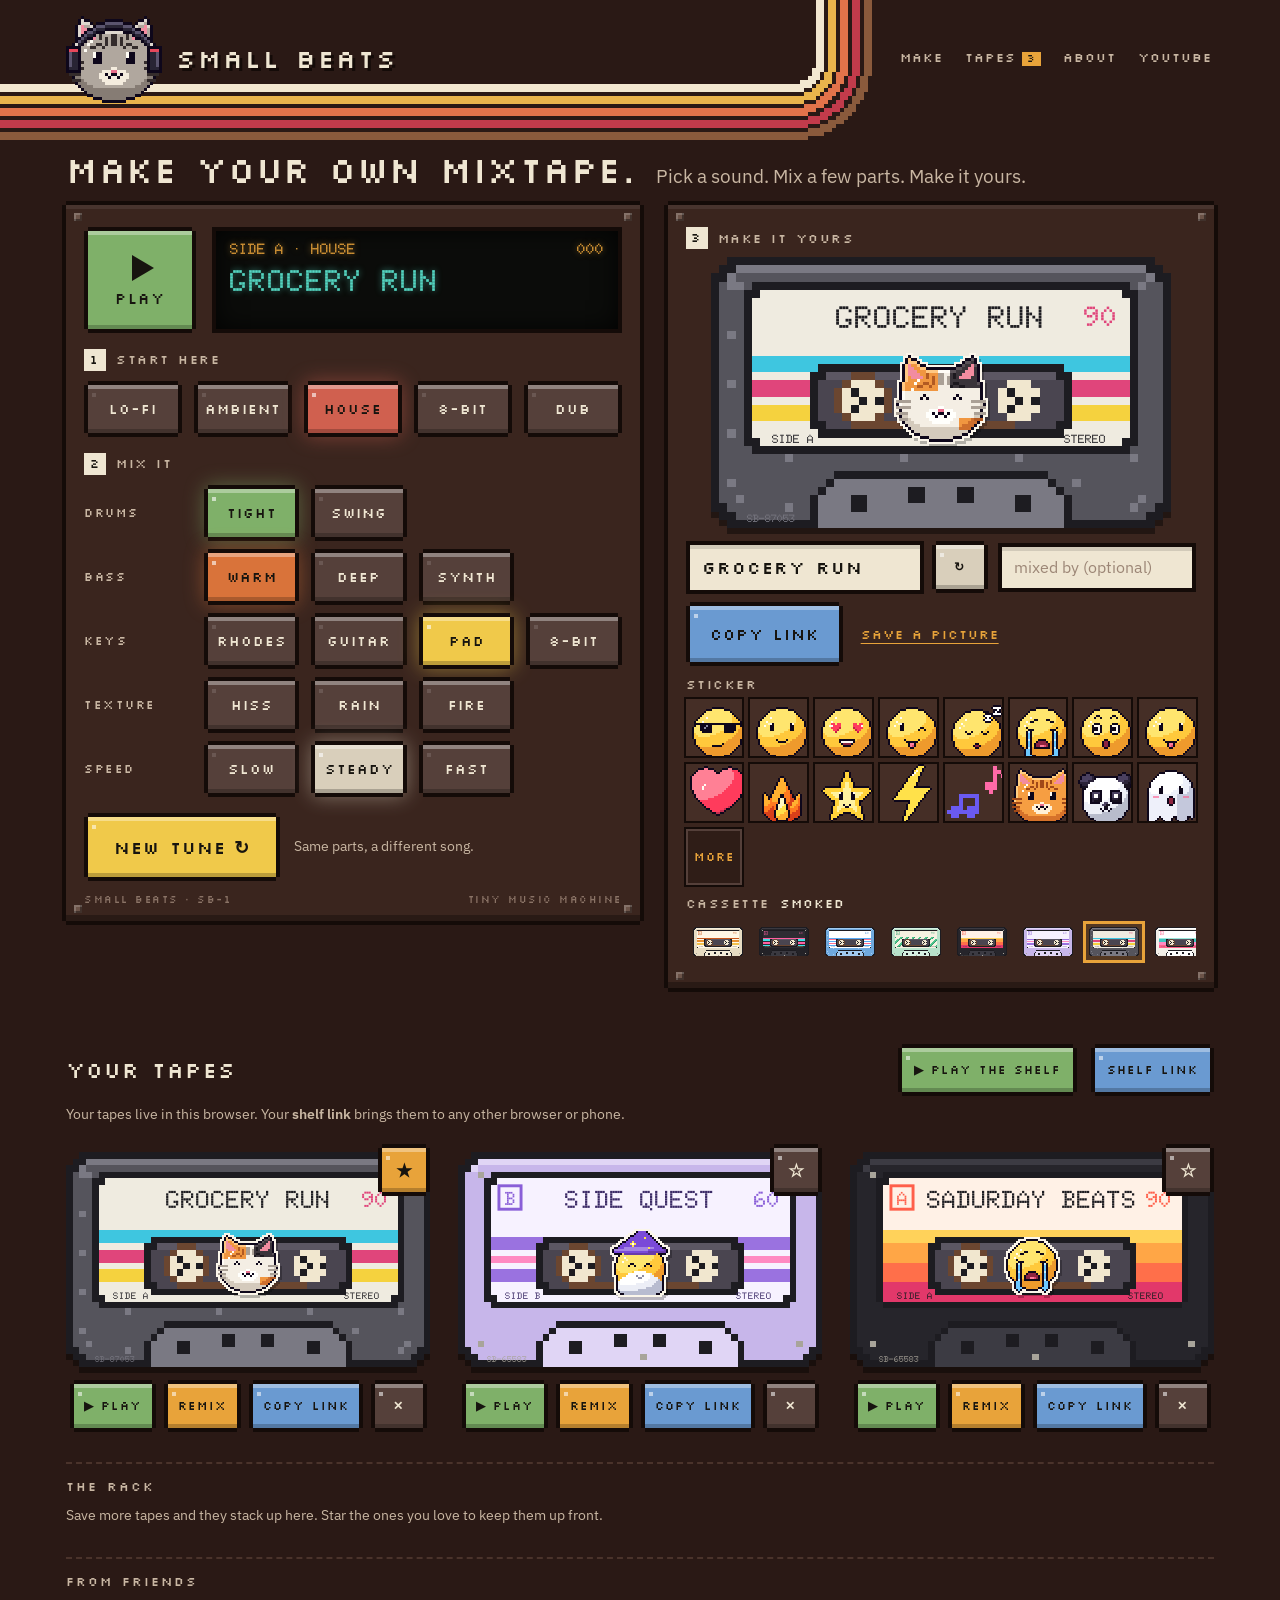
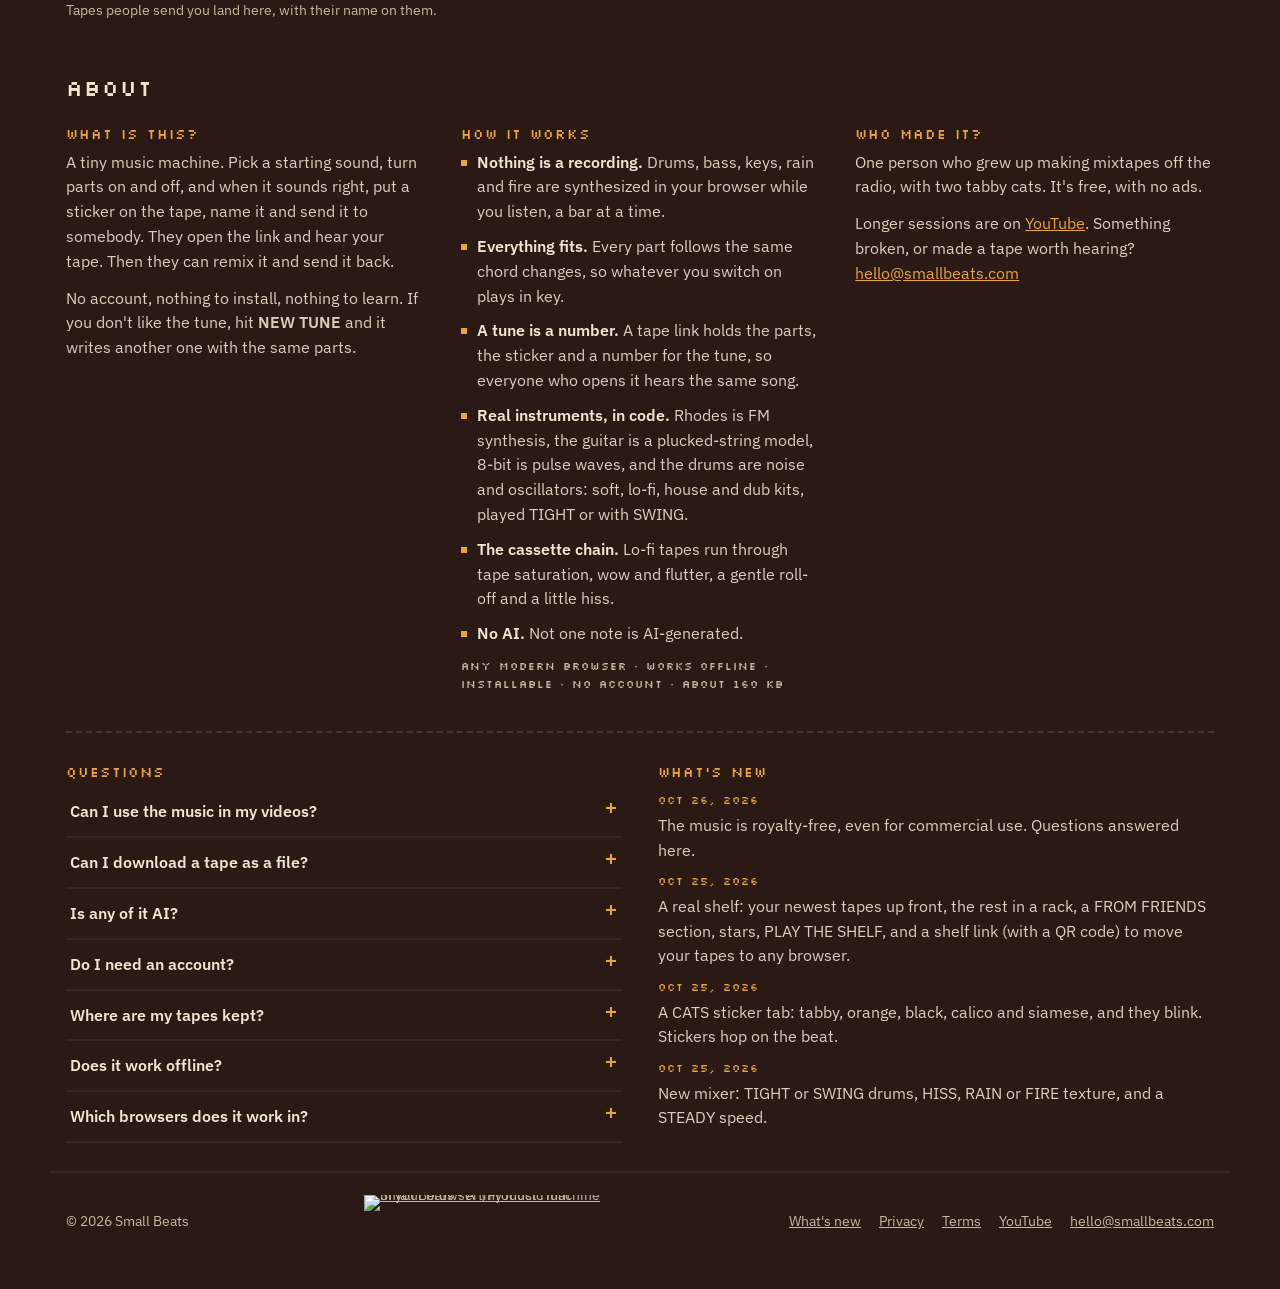
==== index.html @ bc42e919 "faq" ====
<!doctype html>
<html lang="en">
<head>
<meta charset="utf-8">
<meta name="viewport" content="width=device-width,initial-scale=1,viewport-fit=cover">
<title>Small Beats · Make your own mixtape</title>
<meta name="description" content="A tiny music machine in your browser. Pick a sound, mix a few parts, put a sticker on it and send the tape to somebody.">
<link rel="canonical" href="https://smallbeats.com/">
<meta name="theme-color" content="#2a1915">
<meta property="og:type" content="website">
<meta property="og:site_name" content="Small Beats">
<meta property="og:url" content="https://smallbeats.com/">
<meta property="og:title" content="Small Beats · Make your own mixtape">
<meta property="og:description" content="Pick a sound. Mix a few parts. Put a sticker on it. Send it to somebody.">
<meta property="og:image" content="https://smallbeats.com/og.png?v=11">
<meta property="og:image:width" content="1200"><meta property="og:image:height" content="630">
<meta property="og:image:alt" content="A smoked pixel cassette with cyan, pink and yellow stripes, labelled SMALL BEATS with a wizard sticker, in front of two more tapes, next to the words Make your own mixtape.">
<meta name="twitter:card" content="summary_large_image">
<meta name="twitter:title" content="Small Beats · Make your own mixtape">
<meta name="twitter:description" content="Pick a sound. Mix a few parts. Put a sticker on it. Send it to somebody.">
<meta name="twitter:image" content="https://smallbeats.com/og.png?v=11">
<link rel="icon" href="favicon.ico" sizes="any">
<link rel="icon" href="icons/favicon-32.png" sizes="32x32" type="image/png">
<link rel="apple-touch-icon" href="icons/apple-touch-icon.png">
<link rel="manifest" href="manifest.webmanifest">
<link rel="preload" href="fonts/silkscreen-400.woff2" as="font" type="font/woff2" crossorigin>
<link rel="preload" href="stickers.png?v=6" as="image">
<link rel="stylesheet" href="app.css">
<script type="application/ld+json">{"@context":"https://schema.org","@type":"WebApplication","name":"Small Beats","url":"https://smallbeats.com/","applicationCategory":"MusicApplication","operatingSystem":"Any (web browser)","offers":{"@type":"Offer","price":"0","priceCurrency":"USD"},"description":"A tiny music machine for making mixtapes in your browser.","sameAs":["https://www.youtube.com/@smallbeatsfm"]}</script>
<script type="application/ld+json">{"@context": "https://schema.org", "@type": "FAQPage", "mainEntity": [{"@type": "Question", "name": "Can I use the music in my videos?", "acceptedAnswer": {"@type": "Answer", "text": "Yes. The music is royalty-free: use it in videos, streams, podcasts, games or anything else, even commercially, with no fee and no need to ask. Credit is appreciated, not required. Because anyone can make the same tape, please don't register it with Content ID or resell it as a sample library. The details are in the terms."}}, {"@type": "Question", "name": "Can I download a tape as a file?", "acceptedAnswer": {"@type": "Answer", "text": "Not as a file. The music is made live, so to keep it, record it: your phone or computer's screen recorder works, and so does OBS for longer recordings."}}, {"@type": "Question", "name": "Is any of it AI?", "acceptedAnswer": {"@type": "Answer", "text": "No. Not one note is AI-generated. Everything is synthesized by code in your browser, from the tape's settings and a number for the tune."}}, {"@type": "Question", "name": "Do I need an account?", "acceptedAnswer": {"@type": "Answer", "text": "No. There's nothing to sign up for and nothing to install. It's free, with no ads."}}, {"@type": "Question", "name": "Where are my tapes kept?", "acceptedAnswer": {"@type": "Answer", "text": "In this browser, on this device. Your shelf link (under YOUR TAPES) holds every tape in one link: open it in any other browser or phone to bring them along. Private browsing windows forget everything when they close."}}, {"@type": "Question", "name": "Does it work offline?", "acceptedAnswer": {"@type": "Answer", "text": "Yes, once the page has loaded. Add it to your home screen and it opens like an app. On iPhone it plays even with the ring switch on silent."}}, {"@type": "Question", "name": "Which browsers does it work in?", "acceptedAnswer": {"@type": "Answer", "text": "Current Chrome, Edge, Safari and Firefox, on computers, phones and tablets."}}]}</script>
</head>
<body class="striped">
<div class="stripe-wrap" aria-hidden="true"><canvas class="stripe" id="stripe"></canvas></div>
<a class="skip" href="#make">Skip to the machine</a>

<header class="top">
  <a class="brand" href="/" aria-label="Small Beats home"><picture><source media="(max-width:620px)" srcset="icons/mark-2.png 1x, icons/mark-4.png 2x"><img class="brand-logo" src="icons/mark-3.png" srcset="icons/mark-3.png 1x, icons/mark-6.png 2x" alt="" width="96" height="96"></picture><span class="brand-word">SMALL BEATS</span></a>
  <nav class="nav" aria-label="Main"><a href="#make">MAKE</a><a href="#tapes" id="navTapes" hidden>TAPES<b class="nav-n" id="navCount"></b></a><a href="#about">ABOUT</a><a href="https://www.youtube.com/@smallbeatsfm" target="_blank" rel="noopener">YOUTUBE</a></nav>
</header>

<main>
  <!-- a tape somebody sent you (shown when the address has ?tape=) -->
  <section class="shared-tape" id="shared" hidden aria-label="A tape somebody sent you">
    <p class="kick" id="sharedKick">A TAPE FOR YOU</p>
    <div class="shared-cass" id="sharedWrap"></div>
    <p class="shared-by" id="sharedBy"></p>
    <div class="row-btns">
      <button class="pb pb-big" type="button" id="sharedPlay" style="--c:var(--green)">▶ PLAY</button>
      <button class="pb pb-big" type="button" id="sharedRemix" style="--c:var(--amber)">REMIX THIS TAPE</button>
    </div>
    <button class="linkish" type="button" id="sharedKeep">Keep it on my shelf</button>
  </section>

  <!-- a whole shelf, from a shelf link (?shelf=) -->
  <section class="shared-tape shelf-in" id="shelfIn" hidden aria-label="A shelf of tapes">
    <p class="kick" id="shelfInKick">A SHELF OF TAPES</p>
    <div class="rack shelf-in-rack" id="shelfInRack"></div>
    <p class="shared-by" id="shelfInMore"></p>
    <div class="row-btns"><button class="pb pb-big" type="button" id="shelfInAdd" style="--c:var(--green)">PUT THEM ON MY SHELF</button></div>
    <p class="note" id="shelfInNote" aria-live="polite"></p>
  </section>

  <section class="hero" id="hero">
    <h1>Make your own mixtape.</h1>
    <p class="lede">Pick a sound. Mix a few parts. Make it yours.</p>
  </section>

  <section class="deck" id="make" aria-label="The machine">
    <div class="machine">
      <i class="screw s1"></i><i class="screw s2"></i><i class="screw s3"></i><i class="screw s4"></i>
      <div class="readout">
        <button class="play" type="button" id="play" aria-pressed="false"><span class="play-i" aria-hidden="true"></span><span class="play-t" id="playT">PLAY</span></button>
        <div class="vfd" aria-live="polite">
          <div class="vfd-top"><span id="vfdSide">SIDE A</span><span class="vfd-count" id="vfdCount">000</span></div>
          <div class="vfd-name" id="vfdName">LO-FI</div>
          <canvas class="vu" id="vu" width="160" height="18" aria-hidden="true"></canvas>
        </div>
      </div>

      <div class="step">
        <p class="step-h"><b>1</b> START HERE</p>
        <div class="starts" role="group" aria-label="Pick a sound" id="starts"></div>
      </div>

      <div class="step">
        <p class="step-h"><b>2</b> MIX IT</p>
        <div class="layers" id="layers"></div>
      </div>

      <div class="step step-tune">
        <button class="pb pb-tune" type="button" id="newTune" style="--c:var(--yellow)">NEW TUNE <span aria-hidden="true">↻</span></button>
        <p class="hint">Same parts, a different song.</p>
      </div>
      <p class="deck-print" aria-hidden="true"><span>SMALL BEATS · SB-1</span><span>TINY MUSIC MACHINE</span></p>
    </div>

    <div class="tapeside bench" aria-label="Your tape">
      <i class="screw s1"></i><i class="screw s2"></i><i class="screw s3"></i><i class="screw s4"></i>
      <p class="step-h bench-h"><b>3</b> MAKE IT YOURS</p>
      <div class="cass-wrap" id="cassWrap"></div>
      <div class="namebar">
        <div class="namebox"><input type="text" id="tapeName" maxlength="24" autocomplete="off" spellcheck="false" aria-label="Tape name"><button class="pb pb-sm" type="button" id="rollName" style="--c:var(--paper)" aria-label="Another name" title="Another name">↻</button></div>
        <div class="namebox from"><input type="text" id="fromName" maxlength="24" autocomplete="off" spellcheck="false" placeholder="mixed by (optional)" aria-label="Mixed by, optional"></div>
      </div>
      <div class="savebar">
        <div class="row-btns" id="saveRow">
          <button class="pb pb-big" type="button" id="saveBtn" style="--c:var(--red)"><i class="rec" aria-hidden="true"></i>SAVE TAPE</button>
        </div>
        <div class="row-btns" id="shareRow" hidden>
          <button class="pb pb-big" type="button" id="copyLink" style="--c:var(--blue)">COPY LINK</button>
          <button class="pb pb-big" type="button" id="shareBtn" style="--c:var(--amber)" hidden>SHARE TAPE</button>
          <button class="linkish" type="button" id="savePic" hidden>SAVE A PICTURE</button>
        </div>
        <input type="text" class="linkbox" id="sentLink" readonly aria-label="Your tape's link" hidden>
        <p class="note" id="sentNote" aria-live="polite"></p>
      </div>
      <div class="stickers">
        <p class="step-h">STICKER</p>
        <div class="quick" id="quick" role="group" aria-label="Pick a sticker"></div>
      </div>
      <div class="shells"><p class="step-h">CASSETTE <span class="shell-name" id="shellName"></span></p><div class="shell-row" id="shellRow" role="group" aria-label="Pick a cassette"></div></div>
    </div>
  </section>

  <section class="shelf" id="tapes" aria-label="Your tapes" hidden>
    <div class="shelf-head">
      <h2>YOUR TAPES</h2>
      <div class="row-btns">
        <button class="pb pb-sm" type="button" id="playAll" style="--c:var(--green)">▶ PLAY THE SHELF</button>
        <button class="pb pb-sm" type="button" id="shelfLinkBtn" style="--c:var(--blue)" aria-expanded="false" aria-controls="backup">SHELF LINK</button>
      </div>
    </div>
    <p class="hint">Your tapes live in this browser. Your <b>shelf link</b> brings them to any other browser or phone.</p>
    <div class="backup" id="backup" hidden>
      <div class="backup-text">
        <p class="step-h">YOUR SHELF LINK</p>
        <p>Every tape on this shelf, in one link. Open it in any browser to bring them all along. Bookmark it or send it to yourself, and grab a fresh one after you save new tapes.</p>
        <input type="text" class="linkbox" id="shelfLink" readonly aria-label="Your shelf link">
        <div class="row-btns"><button class="pb pb-sm" type="button" id="copyShelf" style="--c:var(--blue)">COPY SHELF LINK</button></div>
        <p class="note" id="shelfNote" aria-live="polite"></p>
      </div>
      <div class="qr-wrap"><canvas id="qr" width="232" height="232" aria-label="QR code of your shelf link" role="img"></canvas><p class="hint" id="qrHint">Point your phone's camera here to take your tapes with you.</p></div>
    </div>
    <div class="shelf-row" id="shelf"></div>
    <p class="rack-h">THE RACK</p>
    <div class="rack" id="rack"></div>
    <p class="hint rack-empty" id="rackEmpty">Save more tapes and they stack up here. Star the ones you love to keep them up front.</p>
    <p class="rack-h">FROM FRIENDS</p>
    <div class="rack" id="friends"></div>
    <p class="hint rack-empty" id="friendsEmpty">Tapes people send you land here, with their name on them.</p>
    <div class="undo" id="undo" hidden><span id="undoT"></span><button class="linkish" type="button" id="undoBtn">UNDO</button></div>
  </section>

  <section class="about" id="about">
    <h2>ABOUT</h2>
    <div class="about-cols">
      <div>
        <h3>What is this?</h3>
        <p>A tiny music machine. Pick a starting sound, turn parts on and off, and when it sounds right, put a sticker on the tape, name it and send it to somebody. They open the link and hear your tape. Then they can remix it and send it back.</p>
        <p>No account, nothing to install, nothing to learn. If you don't like the tune, hit <b>NEW TUNE</b> and it writes another one with the same parts.</p>
      </div>
      <div>
        <h3>How it works</h3>
        <ul class="how">
          <li><b>Nothing is a recording.</b> Drums, bass, keys, rain and fire are synthesized in your browser while you listen, a bar at a time.</li>
          <li><b>Everything fits.</b> Every part follows the same chord changes, so whatever you switch on plays in key.</li>
          <li><b>A tune is a number.</b> A tape link holds the parts, the sticker and a number for the tune, so everyone who opens it hears the same song.</li>
          <li><b>Real instruments, in code.</b> Rhodes is FM synthesis, the guitar is a plucked-string model, 8-bit is pulse waves, and the drums are noise and oscillators: soft, lo-fi, house and dub kits, played TIGHT or with SWING.</li>
          <li><b>The cassette chain.</b> Lo-fi tapes run through tape saturation, wow and flutter, a gentle roll-off and a little hiss.</li>
          <li><b>No AI.</b> Not one note is AI-generated.</li>
        </ul>
        <p class="specs">Any modern browser · works offline · installable · no account · about 160 KB</p>
      </div>
      <div>
        <h3>Who made it?</h3>
        <p>One person who grew up making mixtapes off the radio, with two tabby cats. It's free, with no ads.</p>
        <p>Longer sessions are on <a href="https://www.youtube.com/@smallbeatsfm" target="_blank" rel="noopener">YouTube</a>. Something broken, or made a tape worth hearing? <a href="mailto:hello@smallbeats.com">hello@smallbeats.com</a></p>
      </div>
    </div>
    <div class="about-cols about-more">
      <div class="faq" id="faq">
        <h3>Questions</h3>
        <details><summary>Can I use the music in my videos?</summary><p>Yes. The music is royalty-free: use it in videos, streams, podcasts, games or anything else, even commercially, with no fee and no need to ask. Credit is appreciated, not required. Because anyone can make the same tape, please don't register it with Content ID or resell it as a sample library. The details are in the <a href="terms.html">terms</a>.</p></details><details><summary>Can I download a tape as a file?</summary><p>Not as a file. The music is made live, so to keep it, record it: your phone or computer's screen recorder works, and so does OBS for longer recordings.</p></details><details><summary>Is any of it AI?</summary><p>No. Not one note is AI-generated. Everything is synthesized by code in your browser, from the tape's settings and a number for the tune.</p></details><details><summary>Do I need an account?</summary><p>No. There's nothing to sign up for and nothing to install. It's free, with no ads.</p></details><details><summary>Where are my tapes kept?</summary><p>In this browser, on this device. Your shelf link (under YOUR TAPES) holds every tape in one link: open it in any other browser or phone to bring them along. Private browsing windows forget everything when they close.</p></details><details><summary>Does it work offline?</summary><p>Yes, once the page has loaded. Add it to your home screen and it opens like an app. On iPhone it plays even with the ring switch on silent.</p></details><details><summary>Which browsers does it work in?</summary><p>Current Chrome, Edge, Safari and Firefox, on computers, phones and tablets.</p></details>
      </div>
      <div class="new" id="new">
        <h3>What's new</h3>
        <dl>
          <dt>Oct 26, 2026</dt><dd>The music is royalty-free, even for commercial use. Questions answered here.</dd>
          <dt>Oct 25, 2026</dt><dd>A real shelf: your newest tapes up front, the rest in a rack, a FROM FRIENDS section, stars, PLAY THE SHELF, and a shelf link (with a QR code) to move your tapes to any browser.</dd>
          <dt>Oct 25, 2026</dt><dd>A CATS sticker tab: tabby, orange, black, calico and siamese, and they blink. Stickers hop on the beat.</dd>
          <dt>Oct 25, 2026</dt><dd>New mixer: TIGHT or SWING drums, HISS, RAIN or FIRE texture, and a STEADY speed.</dd>
        </dl>
      </div>
    </div>
  </section>
</main>

<footer class="foot">
  <p>© 2026 Small Beats</p>
  <a class="ph-badge" href="https://www.producthunt.com/products/small-beats?embed=true&amp;utm_source=badge-featured&amp;utm_medium=badge&amp;utm_campaign=badge-small-beats" target="_blank" rel="noopener noreferrer"><img alt="Small Beats - A tiny music machine in your browser | Product Hunt" width="250" height="54" loading="lazy" src="https://api.producthunt.com/widgets/embed-image/v1/featured.svg?post_id=1292855&amp;theme=dark&amp;t=1792988413982"></a>
  <nav aria-label="Footer"><a href="#new">What's new</a><a href="privacy.html">Privacy</a><a href="terms.html">Terms</a><a href="https://www.youtube.com/@smallbeatsfm" target="_blank" rel="noopener">YouTube</a><a href="mailto:hello@smallbeats.com">hello@smallbeats.com</a></nav>
</footer>

<div class="drawer" id="drawer" hidden>
  <div class="drawer-scrim" id="drawerScrim"></div>
  <div class="drawer-panel" role="dialog" aria-modal="false" aria-label="All stickers">
    <div class="drawer-head"><p class="step-h">ALL STICKERS</p><button class="pb pb-sm" type="button" id="drawerDone" style="--c:var(--paper)">DONE</button></div>
    <div class="sticker-tabs" id="stickerTabs" role="tablist"></div>
    <div class="grid" id="grid"></div>
  </div>
</div>

<script src="analytics.js" defer></script>
<script src="stickers.js" defer></script>
<script src="engine.js" defer></script>
<script src="app.js" defer></script>
</body>
</html>
---- app.css ----
/* Small Beats · styles. Two kinds of pixel on purpose: square pixels are the illustration (stickers, the cassette,
   the keys), round dots are the machine (the display, the counter). Always dark. Colour comes mostly from the stickers. */
@font-face{font-family:Silk;src:url(fonts/silkscreen-400.woff2) format('woff2');font-weight:100 900;font-display:swap} /* the regular cut at every weight: its bold turns W and M into blobs */
@font-face{font-family:Doto;src:url(fonts/doto-900.woff2) format('woff2');font-weight:900;font-display:swap}
@font-face{font-family:Plex;src:url(fonts/plex-400.woff2) format('woff2');font-weight:400;font-display:swap}
@font-face{font-family:Plex;src:url(fonts/plex-600.woff2) format('woff2');font-weight:600;font-display:swap}

:root{
  color-scheme:dark;
  --bg:#2a1915;--panel:#3a251e;--panel2:#452e26;--key:#55403a;--line:#140b08;
  --cream:#efe6d2;--muted:#c9b7a3;--ink:#17140f;
  --amber:#e8a33a;--orange:#d9733a;--yellow:#f0c94a;--teal:#3fa79a;--blue:#6a9ad1;--purple:#9a82c2;--red:#d0604f;--green:#7fb069;--paper:#d9cfbb;
  --px:4px; /* one "pixel" of the hardware */
  --gut:16px;
}
*{box-sizing:border-box}
html{scroll-behavior:smooth;-webkit-text-size-adjust:100%}
body{margin:0;background:var(--bg);color:var(--cream);font:400 16px/1.55 Plex,system-ui,sans-serif;overflow-x:hidden}
a{color:var(--amber)}
.skip{position:absolute;left:-999px;top:8px;background:var(--cream);color:var(--ink);padding:8px 12px;z-index:9}
.skip:focus{left:8px}
:focus-visible{outline:3px solid var(--yellow);outline-offset:3px}
[hidden]{display:none!important}

/* ---- header ---- */
.top{display:flex;align-items:center;justify-content:space-between;gap:4px 12px;max-width:1180px;margin:0 auto;padding:10px var(--gut);flex-wrap:wrap}
.brand{display:flex;align-items:center;gap:14px;color:var(--cream);text-decoration:none}
.brand-logo{display:block;width:96px;height:96px;image-rendering:pixelated} /* the Small Beats cat: a grey tabby in headphones, at whole-pixel sizes */
.brand-word{font:400 26px/1 Silk;letter-spacing:2px;white-space:nowrap;text-shadow:3px 3px 0 var(--line)}
@media (max-width:620px){.brand{gap:8px}.brand-logo{width:64px;height:64px}.brand-word{font-size:15px;letter-spacing:1px;text-shadow:2px 2px 0 var(--line)}}
.nav{display:flex;gap:4px 18px;flex-wrap:wrap}
.nav a{color:var(--muted);text-decoration:none;font:700 13px/1 Silk;letter-spacing:1px;padding:10px 2px}
.nav a:hover{color:var(--cream)}
.nav-n{display:inline-block;margin-left:6px;padding:2px 5px;background:var(--amber);color:var(--ink);font:700 10px/1 Silk}

/* ---- hero ---- */
.hero{max-width:1180px;margin:0 auto;padding:4px var(--gut) 14px;display:flex;flex-wrap:wrap;align-items:baseline;gap:4px 20px}
.hero h1{font:700 clamp(22px,4vw,36px)/1.1 Silk;margin:0;letter-spacing:.5px}
.lede{margin:0;color:var(--muted);font-size:clamp(16px,2.2vw,19px)}

/* ---- pixel buttons: a hard dark outline with notched corners, a lit top edge, a shaded bottom (after the sticker pack) ---- */
.pb{--c:var(--key);--t:var(--ink);position:relative;display:inline-flex;align-items:center;justify-content:center;gap:8px;min-height:48px;min-width:48px;padding:0 16px;margin:var(--px);
  border:0;border-radius:0;background:var(--c);color:var(--t);font:700 14px/1 Silk;letter-spacing:1px;text-transform:uppercase;cursor:pointer;-webkit-tap-highlight-color:transparent;user-select:none;
  box-shadow:0 calc(-1*var(--px)) 0 0 var(--line),0 var(--px) 0 0 var(--line),calc(-1*var(--px)) 0 0 0 var(--line),var(--px) 0 0 0 var(--line),
    inset 0 var(--px) 0 0 rgba(255,255,255,.35),inset 0 calc(-1*var(--px)) 0 0 rgba(0,0,0,.22);transition:transform .06s,filter .1s}
.pb::after{content:"";position:absolute;left:var(--px);top:calc(2*var(--px));width:var(--px);height:var(--px);background:rgba(255,255,255,.55)} /* the little glint */
.pb:hover{filter:brightness(1.07)}
.pb:active{transform:translateY(2px)}
.pb:disabled{cursor:default;filter:saturate(.3) brightness(.7)}
.pb-big{min-height:56px;font-size:16px;padding:0 20px}
.pb-sm{min-height:44px;font-size:12px;padding:0 12px}
.pb-tune{min-height:60px;font-size:18px;padding:0 26px}

/* keys on the machine: unlit is a dark key with light lettering; lit is the colour, full stop */
.key{--c:var(--key);--t:var(--cream);--on:var(--amber)}
.key::after{background:rgba(255,255,255,.12)}
.key[aria-pressed=true]{--c:var(--on);--t:var(--ink)}
.key[aria-pressed=true]::after{background:rgba(255,255,255,.6)}
.key[aria-pressed=true]{filter:drop-shadow(0 0 10px color-mix(in srgb,var(--on) 45%,transparent))}

/* ---- the machine ---- */
.deck{max-width:1180px;margin:0 auto;padding:0 var(--gut) 28px;display:grid;grid-template-columns:minmax(0,1fr);gap:28px}
@media (min-width:980px){.deck{grid-template-columns:minmax(0,1.05fr) minmax(0,1fr);align-items:start}}
.machine{position:relative;background:var(--panel);padding:22px 18px 16px;
  box-shadow:0 -4px 0 0 var(--line),0 4px 0 0 var(--line),-4px 0 0 0 var(--line),4px 0 0 0 var(--line),inset 0 4px 0 0 rgba(255,255,255,.07),inset 0 -6px 0 0 rgba(0,0,0,.3)}
.screw{position:absolute;width:8px;height:8px;background:#6b5348;box-shadow:inset 2px 2px 0 rgba(255,255,255,.18),inset -2px -2px 0 rgba(0,0,0,.4)}
.s1{left:8px;top:8px}.s2{right:8px;top:8px}.s3{left:8px;bottom:8px}.s4{right:8px;bottom:8px}
.deck-print{display:flex;justify-content:space-between;gap:10px;margin:14px 0 0;font:700 10px/1 Silk;letter-spacing:1.5px;color:#8a7366}
.step{margin-top:16px}
.step-h{margin:0 0 10px;font:700 13px/1 Silk;letter-spacing:1.5px;color:var(--muted);display:flex;align-items:center;gap:10px}
.step-h b{display:inline-grid;place-items:center;width:22px;height:22px;background:var(--cream);color:var(--ink);font-size:12px}
.hint{margin:8px 0 0;color:var(--muted);font-size:14px}

/* the display: round dots, like the machine's own readout */
.readout{display:flex;gap:16px;align-items:stretch}
.play{flex:0 0 auto;width:104px;min-height:84px;display:flex;flex-direction:column;align-items:center;justify-content:center;gap:10px;font:400 15px/1 Silk;letter-spacing:1.5px;color:var(--ink);border:0;cursor:pointer;background:var(--green);position:relative;margin:4px;
  box-shadow:0 -4px 0 0 var(--line),0 4px 0 0 var(--line),-4px 0 0 0 var(--line),4px 0 0 0 var(--line),inset 0 4px 0 0 rgba(255,255,255,.35),inset 0 -4px 0 0 rgba(0,0,0,.22)}
.play:active{transform:translateY(2px)}
.play-i{display:block;width:0;height:0;border-left:22px solid var(--ink);border-top:13px solid transparent;border-bottom:13px solid transparent;margin-left:6px}
.play[aria-pressed=true]{background:var(--amber)}
.play[aria-pressed=true] .play-i{border:0;width:22px;height:24px;margin:0;background:linear-gradient(90deg,var(--ink) 0 8px,transparent 8px 14px,var(--ink) 14px)}
.vfd{flex:1;min-width:0;background:#0b0c0a;padding:10px 14px;margin:4px;box-shadow:0 0 0 4px var(--line),inset 0 0 24px rgba(0,0,0,.8);font:900 15px/1.1 Doto,monospace;color:#55d6c2;text-shadow:0 0 6px rgba(85,214,194,.6);overflow:hidden}
.vfd-top{display:flex;justify-content:space-between;color:var(--amber);text-shadow:0 0 6px rgba(232,163,58,.6)}
.vfd-name{font-size:clamp(22px,4vw,30px);margin:6px 0 4px;white-space:nowrap;overflow:hidden;text-overflow:ellipsis;letter-spacing:1px}
.vu{display:block;width:100%;height:18px;image-rendering:pixelated}

.starts{display:grid;grid-template-columns:repeat(5,minmax(0,1fr));gap:12px}
.starts .pb{margin:4px;width:calc(100% - 8px);min-width:0;padding:0 4px}
.layers{display:grid;gap:8px}
.layer{display:grid;grid-template-columns:112px 1fr;align-items:center;gap:8px}
.layer-name{font:700 12px/1.2 Silk;letter-spacing:1.5px;color:var(--muted)}
.layer-keys{display:grid;grid-template-columns:repeat(4,minmax(0,1fr));gap:10px 12px}
.layer-keys .pb{width:calc(100% - 8px);min-width:0;padding:0 6px}
@media (max-width:620px){.starts{grid-template-columns:repeat(3,minmax(0,1fr))}}
@media (max-width:520px){.layer{grid-template-columns:1fr}.layer-keys{gap:10px 8px}.layer-keys .pb{font-size:12px;letter-spacing:.5px;padding:0 2px}}
.step-tune{display:flex;align-items:center;gap:14px;flex-wrap:wrap}
.step-tune .hint{margin:0}

/* ---- the tape side: one bench where the tape gets made ---- */
.tapeside{min-width:0}
.bench{position:relative;background:#3a251e;padding:22px 18px 18px;box-shadow:0 -4px 0 0 var(--line),0 4px 0 0 var(--line),-4px 0 0 0 var(--line),4px 0 0 0 var(--line),inset 0 4px 0 0 rgba(255,255,255,.07),inset 0 -6px 0 0 rgba(0,0,0,.3)}
.bench .step:first-of-type{margin-top:6px}
.linkbox{width:calc(100% - 8px);font:400 14px/1.3 ui-monospace,Menlo,monospace;color:var(--ink);background:var(--cream);border:0;padding:10px;margin:10px 4px 0;box-shadow:0 0 0 4px var(--line)}
.cass-wrap{display:flex;justify-content:center}
.quick{display:grid;grid-template-columns:repeat(8,1fr);gap:8px}

.sbtn{position:relative;aspect-ratio:1;min-height:56px;overflow:hidden;border:0;padding:0;cursor:pointer;background:var(--panel2);display:grid;place-items:center;
  box-shadow:0 0 0 2px var(--line);-webkit-tap-highlight-color:transparent}
.sbtn:hover{background:#523a31}
.sbtn[aria-pressed=true]{background:var(--cream);box-shadow:0 0 0 2px var(--line),0 0 0 6px var(--amber)}
.linkish{background:none;border:0;color:var(--amber);font:700 13px/1 Silk;letter-spacing:1px;padding:14px 0;cursor:pointer;text-decoration:underline;text-underline-offset:4px}
.namebox{display:flex;gap:8px;align-items:center}
.namebox input,.from input,.sent input{flex:1;min-width:0;font:700 18px/1.2 Silk;letter-spacing:1px;text-transform:uppercase;color:var(--ink);background:var(--cream);border:0;padding:12px 12px;margin:4px;
  box-shadow:0 0 0 4px var(--line),inset 0 4px 0 rgba(0,0,0,.12)}
.namebox.from{margin-top:14px;padding-right:60px}
.namebox.from input{font:400 16px/1.2 Plex;text-transform:none;letter-spacing:0;padding:11px 12px}
.namebox input::placeholder{color:#9c8676;opacity:1}
.row-btns{display:flex;flex-wrap:wrap;gap:12px 14px;align-items:center}
.rec{width:10px;height:10px;background:#5c1d16;display:inline-block}
.dirty .rec{background:#ff3b2a;box-shadow:0 0 8px #ff3b2a}
.sent{margin-top:14px}
.sent input{font:400 14px/1.3 ui-monospace,Menlo,monospace;text-transform:none;letter-spacing:0;width:calc(100% - 8px)}
.note{margin:6px 0 0;color:var(--muted);font-size:14px;min-height:1.4em}

.shells{margin-top:2px}
.shells .step-h{margin-bottom:8px}
.shell-name{color:var(--cream);letter-spacing:1px}
.shell-row{display:flex;gap:10px;overflow-x:auto;padding:6px 4px 10px;scrollbar-width:thin}
.shell{flex:0 0 auto;width:64px;padding:3px;border:0;background:transparent;cursor:pointer;box-shadow:0 0 0 2px transparent}
.shell svg{display:block;width:100%;height:auto}
.shell:hover{background:rgba(255,255,255,.08)}
.shell[aria-pressed=true]{box-shadow:0 0 0 3px var(--amber);background:rgba(232,163,58,.15)}
@media (min-width:980px){.shell-row{flex-wrap:wrap;overflow:visible}.shell{width:56px}}

/* ---- stickers: square pixels, integer scale only ---- */
.stk{display:block;width:32px;height:32px;background-image:url(stickers.png?v=6);background-repeat:no-repeat;image-rendering:pixelated;image-rendering:crisp-edges;flex:0 0 auto}
.stuck{filter:drop-shadow(2px 0 0 #fbf6ea) drop-shadow(-2px 0 0 #fbf6ea) drop-shadow(0 2px 0 #fbf6ea) drop-shadow(0 -2px 0 #fbf6ea) drop-shadow(2px 3px 0 rgba(0,0,0,.25))} /* die-cut edge */

/* ---- the cassette: pixel art, with the sticker in the window ---- */
.cass{position:relative;width:min(100%,460px);margin:6px auto 18px;text-align:left;container-type:inline-size}
.cass .stk.slap{animation:slap .32s steps(4,end)}
@keyframes slap{0%{transform:scale(1.5) rotate(-10deg)}60%{transform:scale(.92) rotate(2deg)}100%{transform:none}}
.cass-svg svg{display:block;width:100%;height:auto;filter:drop-shadow(0 6px 0 rgba(0,0,0,.4))}
.cass .stk{position:absolute;left:0;top:0} /* placed and sized in whole pixels by the script */
.cass.pop{animation:pop .5s ease-out}
@keyframes pop{30%{transform:translateY(-6px)}}
@media (prefers-reduced-motion:reduce){.cass.pop,.cass .stk.slap{animation:none}}

/* ---- a tape somebody sent you ---- */
.shared-tape{max-width:640px;margin:8px auto 20px;padding:22px var(--gut);text-align:center;display:flex;flex-direction:column;align-items:center}
.kick{font:700 14px/1 Silk;letter-spacing:2px;color:var(--amber);margin:0 0 8px}
.shared-cass{width:100%;display:flex;justify-content:center}
.shared-by{margin:0 0 14px;color:var(--muted)}
.shared-tape .row-btns{justify-content:center}

/* ---- your tapes ---- */
.shelf,.about{max-width:1180px;margin:0 auto;padding:28px var(--gut)}
.shelf h2,.about h2{font:700 22px/1 Silk;letter-spacing:1px;margin:0 0 14px}
.shelf-row{display:grid;grid-template-columns:repeat(auto-fill,minmax(330px,1fr));gap:22px 28px}
.shelf-item{position:relative;display:flex;flex-direction:column;align-items:center}
.shelf-item .cass{width:100%;margin:8px 8px 14px}
.shelf-item .row-btns{justify-content:center;gap:8px 10px}
.shelf-item .pb{min-height:44px;font-size:12px;padding:0 10px}
.about-cols{display:grid;gap:10px 36px;grid-template-columns:repeat(auto-fit,minmax(260px,1fr))}
.about h3{font:700 14px/1.3 Silk;letter-spacing:1px;color:var(--amber);margin:12px 0 6px}
.about p{margin:0 0 12px;color:#d8cfbe;max-width:60ch}
.how{margin:0 0 12px;padding:0;list-style:none;color:#d8cfbe;max-width:60ch}
.how li{margin:0 0 10px;padding-left:16px;position:relative}
.how li::before{content:"";position:absolute;left:0;top:.62em;width:6px;height:6px;background:var(--amber)}
.how b{color:var(--cream)}
.specs{font:400 11px/1.6 Silk!important;letter-spacing:1px;color:var(--muted)!important}
.about-more{margin-top:26px;padding-top:18px;border-top:2px dashed #4a332b;grid-template-columns:repeat(auto-fit,minmax(320px,1fr))}
.faq details{border-bottom:2px solid #3a251e}
.faq summary{cursor:pointer;padding:12px 4px;color:var(--cream);font-weight:600;list-style:none;display:flex;justify-content:space-between;gap:12px}
.faq summary::-webkit-details-marker{display:none}
.faq summary::after{content:"+";font:400 16px/1 Silk;color:var(--amber)}
.faq details[open] summary::after{content:"–"}
.faq details p{margin:0 4px 14px}
.new dl{margin:0}.new dt{font:400 11px/1.4 Silk;letter-spacing:1px;color:var(--amber);margin:12px 0 4px}.new dd{margin:0;color:#d8cfbe;max-width:60ch}
.foot{max-width:1180px;margin:0 auto;padding:22px var(--gut) 40px;display:flex;flex-wrap:wrap;justify-content:space-between;gap:10px;color:var(--muted);font-size:14px;border-top:2px solid #3a251e}
.foot nav{display:flex;gap:6px 18px;flex-wrap:wrap}
.foot a{color:var(--muted)}
.foot p{margin:0}
.foot{align-items:center}
.ph-badge{display:block;line-height:0}.ph-badge img{display:block;width:250px;height:54px}

/* ---- all stickers: a tray that slides up; the tape stays where it is ---- */
.drawer{position:fixed;inset:0;z-index:20}
.drawer-scrim{position:absolute;inset:0;background:rgba(0,0,0,.5)}
.drawer-panel{position:absolute;left:0;right:0;bottom:0;max-height:78vh;display:flex;flex-direction:column;background:var(--panel);padding:14px var(--gut) calc(14px + env(safe-area-inset-bottom));
  box-shadow:0 -4px 0 0 var(--line),inset 0 4px 0 rgba(255,255,255,.07);animation:up .18s ease-out}
@media (min-width:900px){.drawer-panel{left:50%;width:860px;margin-left:-430px}}
@keyframes up{from{transform:translateY(30px);opacity:.4}}
.drawer-head{display:flex;justify-content:space-between;align-items:center}
.drawer-head .step-h{margin:0}
.sticker-tabs{display:flex;gap:8px;overflow-x:auto;padding:12px 4px 10px;scrollbar-width:thin}
.sticker-tab{flex:0 0 auto;border:0;background:var(--key);color:var(--cream);font:700 11px/1 Silk;letter-spacing:1px;padding:10px 12px;cursor:pointer;box-shadow:0 0 0 2px var(--line)}
.sticker-tab[aria-selected=true]{background:var(--amber);color:var(--ink)}
.grid{display:grid;grid-template-columns:repeat(auto-fill,minmax(76px,1fr));grid-auto-rows:76px;gap:8px;overflow-y:auto;padding:6px 6px 8px;min-height:0}
.grid .sbtn{aspect-ratio:auto;height:76px}
.grid[data-cat=cats]{grid-template-columns:repeat(auto-fill,minmax(76px,1fr))}
@media (min-width:700px){.grid[data-cat=cats]{grid-template-columns:repeat(8,76px)}} /* four faces per coat: two coats a row */

/* ---- broadcast: just the tape, for recordings ---- */
.broadcast body{background:#1c100d}
.broadcast .top,.broadcast .hero,.broadcast .machine,.broadcast .tapeside .step,.broadcast .namebar,.broadcast .savebar,.broadcast .stickers,.broadcast .shells,.broadcast .bench-h,.broadcast .bench .screw,.broadcast .shelf,.broadcast .about,.broadcast .foot,.broadcast .shared-tape,.broadcast .skip{display:none!important}
.broadcast .deck{min-height:100vh;display:flex;align-items:center;justify-content:center;padding:0}
.broadcast .bench{background:none;box-shadow:none;padding:0}
/* long play: the tape, a dot-matrix equalizer under it, the cat in the corner, credits in the top corners */
.broadcast body{background:#24150f}
.broadcast .deck{display:flex!important;position:relative;z-index:1;transform:translate(var(--bx,0),var(--by,0));transition:transform 4s ease-in-out}
.broadcast .tapeside{display:block!important;width:min(52vw,92vh);margin-top:-6vh}
.broadcast .cass{width:100%;margin:0}
.broadcast .cass-wrap{display:block!important;width:100%;margin:0}
.broadcast .cass-svg svg{filter:drop-shadow(.9vmin 1.2vmin 0 rgba(0,0,0,.35))}
.bc-sky{position:fixed;left:0;top:0;width:100vw;height:100vh;z-index:0;pointer-events:none;image-rendering:pixelated}
.bc-grain{position:fixed;inset:0;z-index:0;pointer-events:none;image-rendering:pixelated;opacity:.55}
.bc-vig{position:fixed;inset:0;z-index:3;pointer-events:none;background:radial-gradient(ellipse at 50% 45%,rgba(0,0,0,0) 45%,rgba(8,4,2,.55) 100%)}
.bc-eq{display:block;width:100%;aspect-ratio:56/9.6;margin-top:4.5%}
.bc-tag,.bc-next,.bc-ask{position:fixed;z-index:4;margin:0;max-width:46vw;font:400 2.2vmin/1.3 Silk;letter-spacing:.35vmin;opacity:0;transform:translate(var(--bx,0),var(--by,0))}
.bc-tag{left:4.5vmin;top:4.5vmin;color:#c9b7a3}
.bc-ask{left:4.5vmin;top:calc(4.5vmin + 4vmin);color:#e8a33a}
.bc-next{right:4.5vmin;top:4.5vmin;text-align:right;color:#e8a33a}
.bc-tag.in,.bc-next.in,.bc-ask.in{animation:bcIn 1.6s ease-out forwards}
.bc-tag.out,.bc-next.out,.bc-ask.out{animation:bcOut 1.6s ease-in forwards}
.bc-brand{position:fixed;z-index:4;left:4.5vmin;bottom:4.5vmin;display:flex;align-items:center;gap:2.2vmin;transform:translate(var(--bx,0),var(--by,0))}
.bc-brand .stk{position:relative}
.bc-brand b{display:block;font:400 3.1vmin/1 Silk;letter-spacing:.5vmin;color:#efe6d2;font-weight:400}
.bc-brand small{display:block;margin-top:1.3vmin;font:400 1.9vmin/1 Silk;letter-spacing:.4vmin;color:#9c8676}
@media (orientation:portrait){
  .broadcast .tapeside{width:88vw;margin-top:-26vh}
  .bc-eq{aspect-ratio:56/19}
  .bc-tag,.bc-next,.bc-ask{max-width:88vw;font-size:2.4vmin}
  .bc-next{right:auto;left:4.5vmin;text-align:left;top:calc(4.5vmin + 4.4vmin)}.bc-ask{top:calc(4.5vmin + 8.8vmin)}
  .bc-brand{bottom:auto;top:66vh}.bc-brand b{font-size:5vmin}.bc-brand small{font-size:3vmin}} /* above where Shorts and Reels put their captions */
.stk.hop{animation:hop .14s step-end}
@keyframes hop{0%{transform:translateY(calc(-1px * var(--s,2)))}100%{transform:none}} /* one of the sticker's own pixels, on the beat */
.stk.squish{animation:squish .22s steps(2,end)}
@keyframes squish{0%{transform:scale(1.15,.85)}50%{transform:scale(.92,1.08)}100%{transform:none}}
@media (prefers-reduced-motion:reduce){.stk.hop,.stk.squish{animation:none}}

/* ---- the bench: tape, its name and the save button together; stickers and shells under them ---- */
.bench-h{margin-bottom:4px}
.bench .cass{margin:4px auto 12px}
.namebar{display:flex;gap:10px;flex-wrap:wrap}
.namebar .namebox{flex:3 1 200px;min-width:0}
.namebar{min-width:0}
.namebar .namebox.from{flex:2 1 130px;margin:0;padding:0}
.savebar{margin-top:8px}
.savebar .note{margin:4px 0 0;min-height:0}
.savebar .note:empty{display:none}
.stickers{margin-top:12px}
.stickers .step-h,.shells .step-h{margin-bottom:8px}
.shells{margin-top:12px}
.shell-row{flex-wrap:nowrap!important;overflow-x:auto!important}
.sbtn-more{font:400 12px/1 Silk;letter-spacing:1px;color:var(--amber);background:#2f1d17;box-shadow:0 0 0 2px var(--line),inset 0 0 0 2px #55403a}
.sbtn-more:hover{background:#3d271f}
#shareRow .linkish{padding:8px 4px}

/* phones: the tape comes first, stickers in one swipeable row, then the machine, then name and save */
@media (max-width:979px){
  .deck{display:flex;flex-direction:column;gap:16px}
  .tapeside.bench{display:contents}
  .bench .screw,.bench-h{display:none}
  .cass-wrap{order:1}
  .stickers{order:2;margin:0}
  .machine{order:3}
  .namebar{order:4}
  .namebar .namebox,.namebar .namebox.from{flex-basis:100%}
  .savebar{order:5;margin:0}
  .shells{order:6;margin:0}
  .stickers .step-h{display:none}
  .quick{display:flex!important;gap:8px;overflow-x:auto;padding:4px 4px 8px;scrollbar-width:none}
  .quick::-webkit-scrollbar{display:none}
  .quick .sbtn{flex:0 0 68px;height:68px;min-height:0}
  .bench .cass{margin:0 auto}
  .hero{padding-bottom:10px}
}

#tapeName.rolled{animation:rolled .6s steps(3,end)}
@keyframes rolled{0%{background:var(--yellow)}100%{background:var(--cream)}}
@media (prefers-reduced-motion:reduce){#tapeName.rolled{animation:none}}
@media (max-width:620px){.top{flex-wrap:nowrap}.nav{gap:4px 14px;justify-content:flex-end}.nav a[href="#make"],.nav a[href="/#make"]{display:none}.nav a{font-size:12px}} /* phones: logo and links on one line */
@media (max-width:420px){.nav a[href*="youtube"]{display:none}} /* YouTube is in the footer and About */
@media (max-width:359px){.nav a[href="#about"]{display:none}.brand-word{font-size:13px}}

/* the five-colour stripe across the top (drawn by drawStripe in app.js). Computers: behind the logo, bending up before the links. Phones: one straight band under the header */
.stripe-wrap{position:absolute;left:0;right:0;top:0;overflow:hidden;pointer-events:none;z-index:0}
.stripe{display:block;image-rendering:pixelated}
.striped .top{position:relative;z-index:1}
.striped .top{margin-bottom:30px} /* room for the stripe under the name */
@media (max-width:620px){.striped .top{margin-bottom:62px}}
.broadcast .stripe-wrap{display:none}

/* ---------- the shelf: three up front, the rack, from friends ---------- */
.shelf-head{display:flex;flex-wrap:wrap;align-items:center;justify-content:space-between;gap:10px 20px}
.shelf-head h2{margin:0}
.shelf-head .pb{min-height:44px;font-size:12px}
.shelf .shelf-row{margin-top:18px}
.shelf-item .star,.rack-item .star{min-width:44px;padding:0;font-size:18px}
.rack-h{font:400 13px/1 Silk;letter-spacing:2px;color:var(--muted);margin:30px 0 12px;padding-top:16px;border-top:2px dashed #4a332b}
.rack{display:grid;grid-template-columns:repeat(auto-fill,minmax(330px,1fr));gap:10px 22px}
.rack-empty{margin:0}
.rack-item{display:grid;grid-template-columns:minmax(0,1fr) auto;align-items:center;gap:0 10px}
/* a cassette seen from the side, as it sits in a rack */
.spine{display:flex;align-items:center;gap:8px;min-width:0;height:46px;margin:3px;padding:0 8px 0 6px;border:0;cursor:pointer;text-align:left;color:var(--ink);
  background:var(--sh);box-shadow:0 0 0 3px var(--line),inset 0 3px 0 var(--hi),inset 0 -4px 0 rgba(0,0,0,.2);transition:transform .15s steps(3)}
.spine:hover{filter:brightness(1.06)}
.spine:focus-visible{outline:3px solid var(--amber);outline-offset:3px}
.spine-state{flex:0 0 auto;width:0;height:0;border-style:solid;border-width:6px 0 6px 9px;border-color:transparent transparent transparent var(--lab)}
.rack-item.playing .spine-state{width:9px;height:12px;border:0;background:linear-gradient(90deg,var(--lab) 0 3px,transparent 3px 6px,var(--lab) 6px)}
.spine-lab{flex:1;min-width:0;height:30px;display:flex;align-items:center;gap:8px;padding:0 8px;background:var(--lab);box-shadow:0 0 0 2px var(--line)}
.spine-art{display:flex;gap:2px;flex:0 0 auto}.spine-art i{display:block;width:4px;height:18px}
.spine-name{flex:1;min-width:0;font:900 17px/1 Doto,monospace;white-space:nowrap;overflow:hidden;text-overflow:ellipsis}
.spine-from{flex:0 1 auto;min-width:0;font:400 10px/1 Silk;letter-spacing:.5px;color:var(--acc);white-space:nowrap;overflow:hidden;text-overflow:ellipsis}
.spine .stk{flex:0 0 auto}
.rack-item.playing .spine,.rack-item.open .spine{transform:translateX(10px)} /* pulled out of the rack */
.spine-acts{grid-column:1/-1;display:none;gap:8px 10px;padding:8px 0 6px 12px}
.rack-item.open .spine-acts{display:flex}
.spine-acts .pb{min-height:40px;font-size:12px;padding:0 12px}
/* the shelf link */
.backup{display:flex;flex-wrap:wrap;gap:18px 28px;align-items:flex-start;margin:16px 0 4px;padding:18px;background:var(--panel);box-shadow:0 0 0 4px var(--line)}
.backup-text{flex:1 1 320px;min-width:0}
.backup-text p{margin:0 0 10px;color:#d8cfbe;max-width:60ch}
.backup .linkbox{margin:4px 4px 12px}
.qr-wrap{flex:0 0 auto;display:flex;flex-direction:column;align-items:center;max-width:240px;text-align:center}
.qr-wrap canvas{display:block;width:232px;height:232px;image-rendering:pixelated;box-shadow:0 0 0 4px var(--line)}
.qr-wrap .hint{font-size:13px}
@media (max-width:620px){.qr-wrap{max-width:none;width:100%}.rack{grid-template-columns:1fr}}
.undo{position:sticky;bottom:12px;display:flex;align-items:center;gap:14px;width:max-content;max-width:100%;margin:18px auto 0;padding:4px 16px;background:var(--panel2);box-shadow:0 0 0 3px var(--line);z-index:5}
.undo span{color:var(--cream);font-size:14px}
.shelf-in-rack{width:100%;max-width:520px;grid-template-columns:1fr;margin:6px 0 10px;text-align:left}
.shelf-in-rack .spine{cursor:default}

.star-badge{position:absolute;top:0;right:0;min-height:40px;min-width:40px;z-index:2}
.shelf-item .row-btns{flex-wrap:nowrap;gap:8px}
.shelf-item .row-btns .pb{white-space:nowrap;padding:0 10px}
@media (max-width:420px){.shelf-row{grid-template-columns:1fr}.shelf-item .row-btns .pb{padding:0 9px;font-size:11px}}
@media (max-width:359px){.shelf-item .row-btns{flex-wrap:wrap}}
@keyframes bcIn{from{opacity:0}to{opacity:1}}
@keyframes bcOut{from{opacity:1}to{opacity:0}}
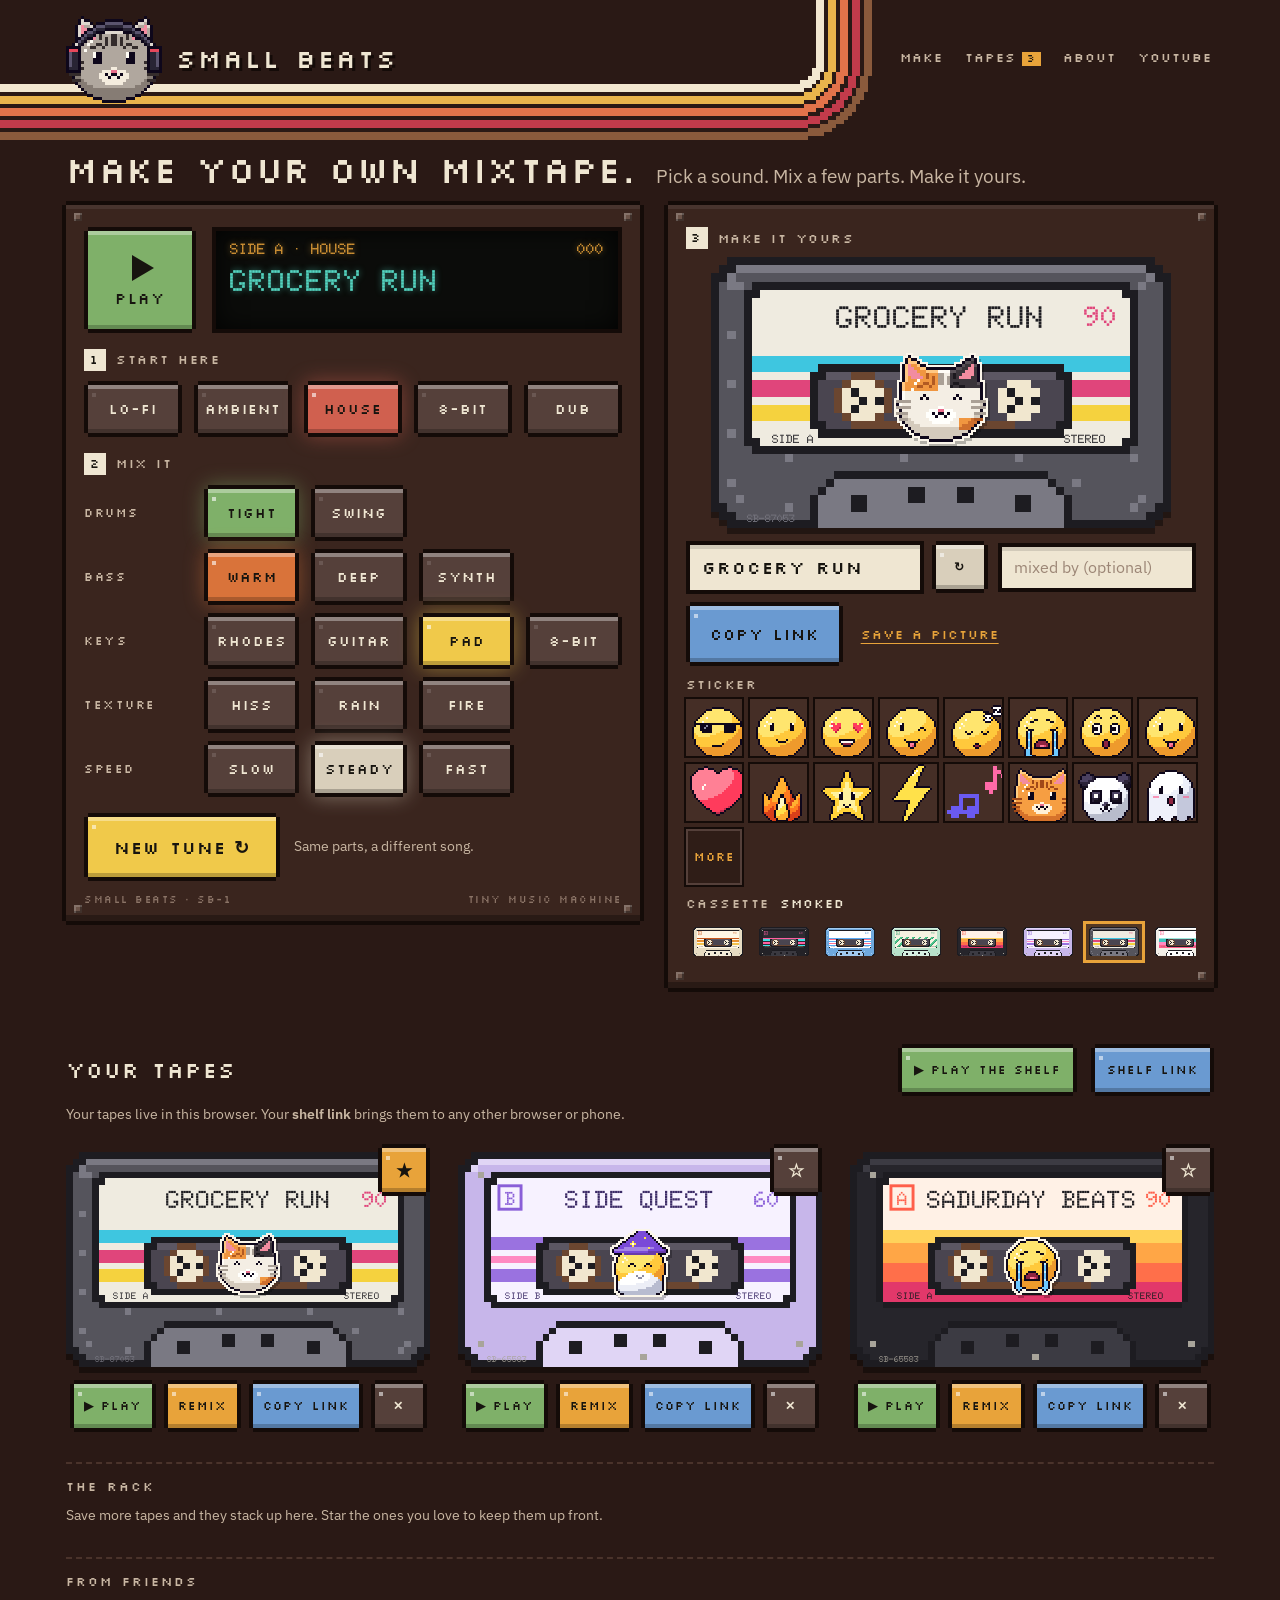
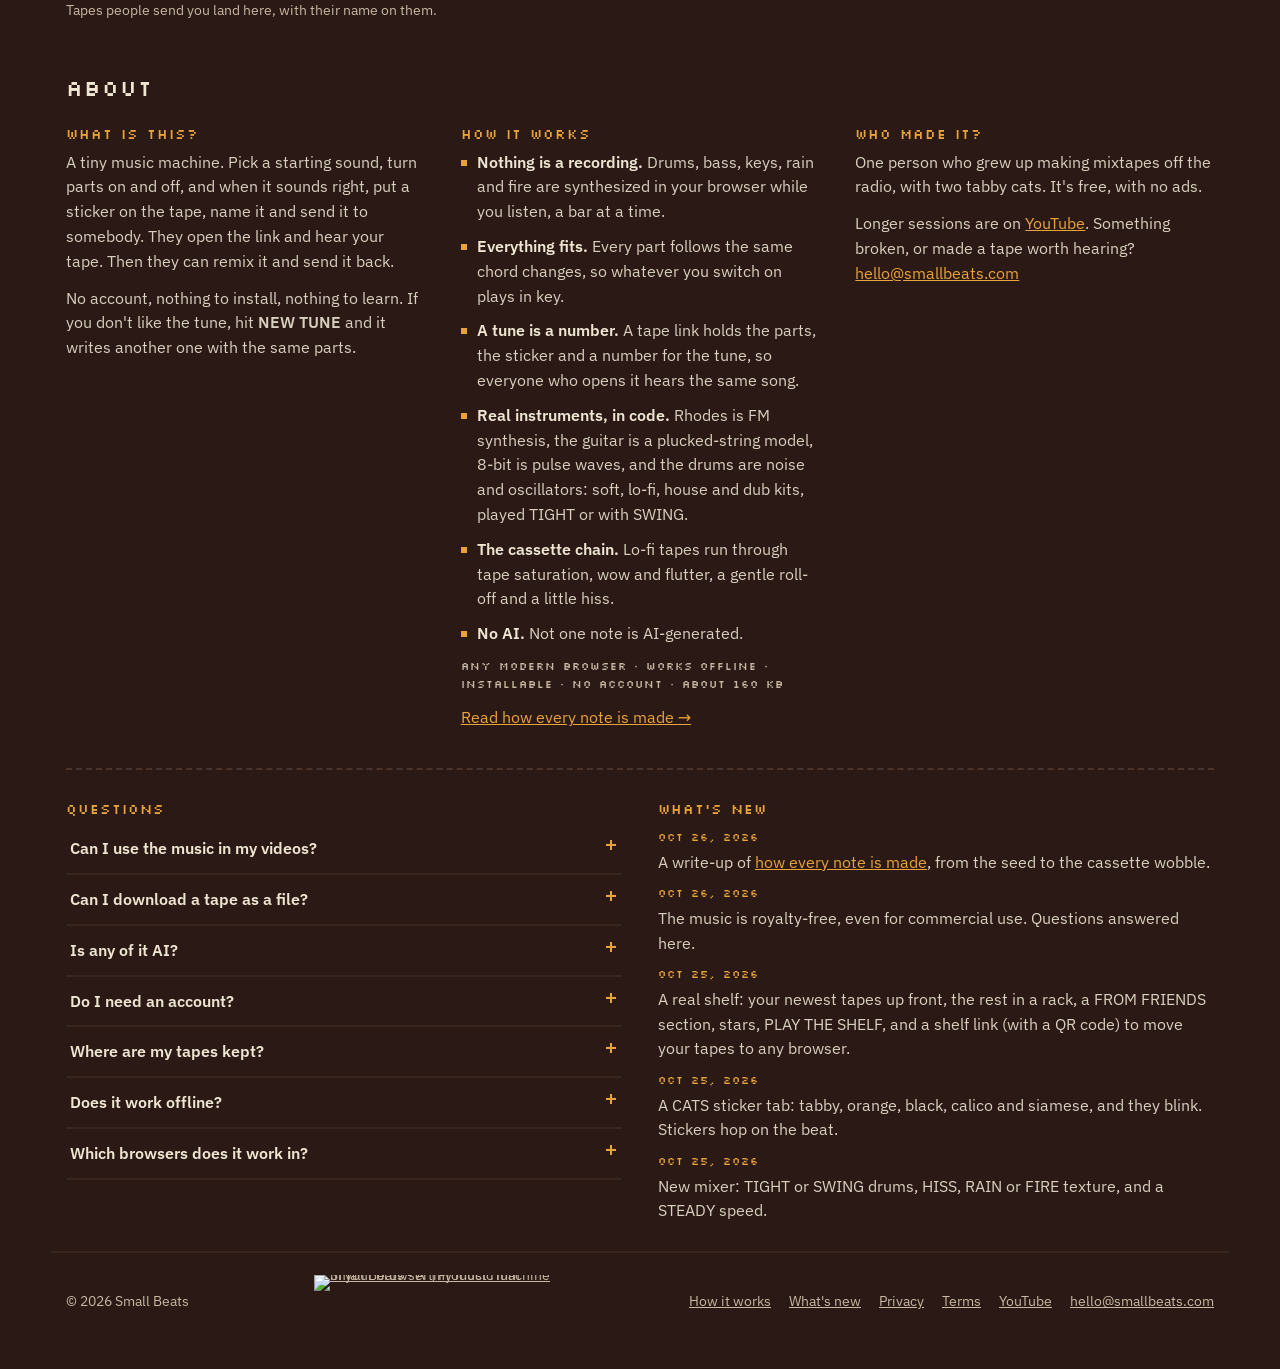
==== commit eea79ed1: "how it works" ====
--- a/index.html
+++ b/index.html
@@ -170,6 +170,7 @@
           <li><b>No AI.</b> Not one note is AI-generated.</li>
         </ul>
         <p class="specs">Any modern browser · works offline · installable · no account · about 160 KB</p>
+        <p><a href="how-it-works/">Read how every note is made →</a></p>
       </div>
       <div>
         <h3>Who made it?</h3>
@@ -185,6 +186,7 @@
       <div class="new" id="new">
         <h3>What's new</h3>
         <dl>
+          <dt>Oct 26, 2026</dt><dd>A write-up of <a href="how-it-works/">how every note is made</a>, from the seed to the cassette wobble.</dd>
           <dt>Oct 26, 2026</dt><dd>The music is royalty-free, even for commercial use. Questions answered here.</dd>
           <dt>Oct 25, 2026</dt><dd>A real shelf: your newest tapes up front, the rest in a rack, a FROM FRIENDS section, stars, PLAY THE SHELF, and a shelf link (with a QR code) to move your tapes to any browser.</dd>
           <dt>Oct 25, 2026</dt><dd>A CATS sticker tab: tabby, orange, black, calico and siamese, and they blink. Stickers hop on the beat.</dd>
@@ -198,7 +200,7 @@
 <footer class="foot">
   <p>© 2026 Small Beats</p>
   <a class="ph-badge" href="https://www.producthunt.com/products/small-beats?embed=true&amp;utm_source=badge-featured&amp;utm_medium=badge&amp;utm_campaign=badge-small-beats" target="_blank" rel="noopener noreferrer"><img alt="Small Beats - A tiny music machine in your browser | Product Hunt" width="250" height="54" loading="lazy" src="https://api.producthunt.com/widgets/embed-image/v1/featured.svg?post_id=1292855&amp;theme=dark&amp;t=1792988413982"></a>
-  <nav aria-label="Footer"><a href="#new">What's new</a><a href="privacy.html">Privacy</a><a href="terms.html">Terms</a><a href="https://www.youtube.com/@smallbeatsfm" target="_blank" rel="noopener">YouTube</a><a href="mailto:hello@smallbeats.com">hello@smallbeats.com</a></nav>
+  <nav aria-label="Footer"><a href="how-it-works/">How it works</a><a href="#new">What's new</a><a href="privacy.html">Privacy</a><a href="terms.html">Terms</a><a href="https://www.youtube.com/@smallbeatsfm" target="_blank" rel="noopener">YouTube</a><a href="mailto:hello@smallbeats.com">hello@smallbeats.com</a></nav>
 </footer>
 
 <div class="drawer" id="drawer" hidden>
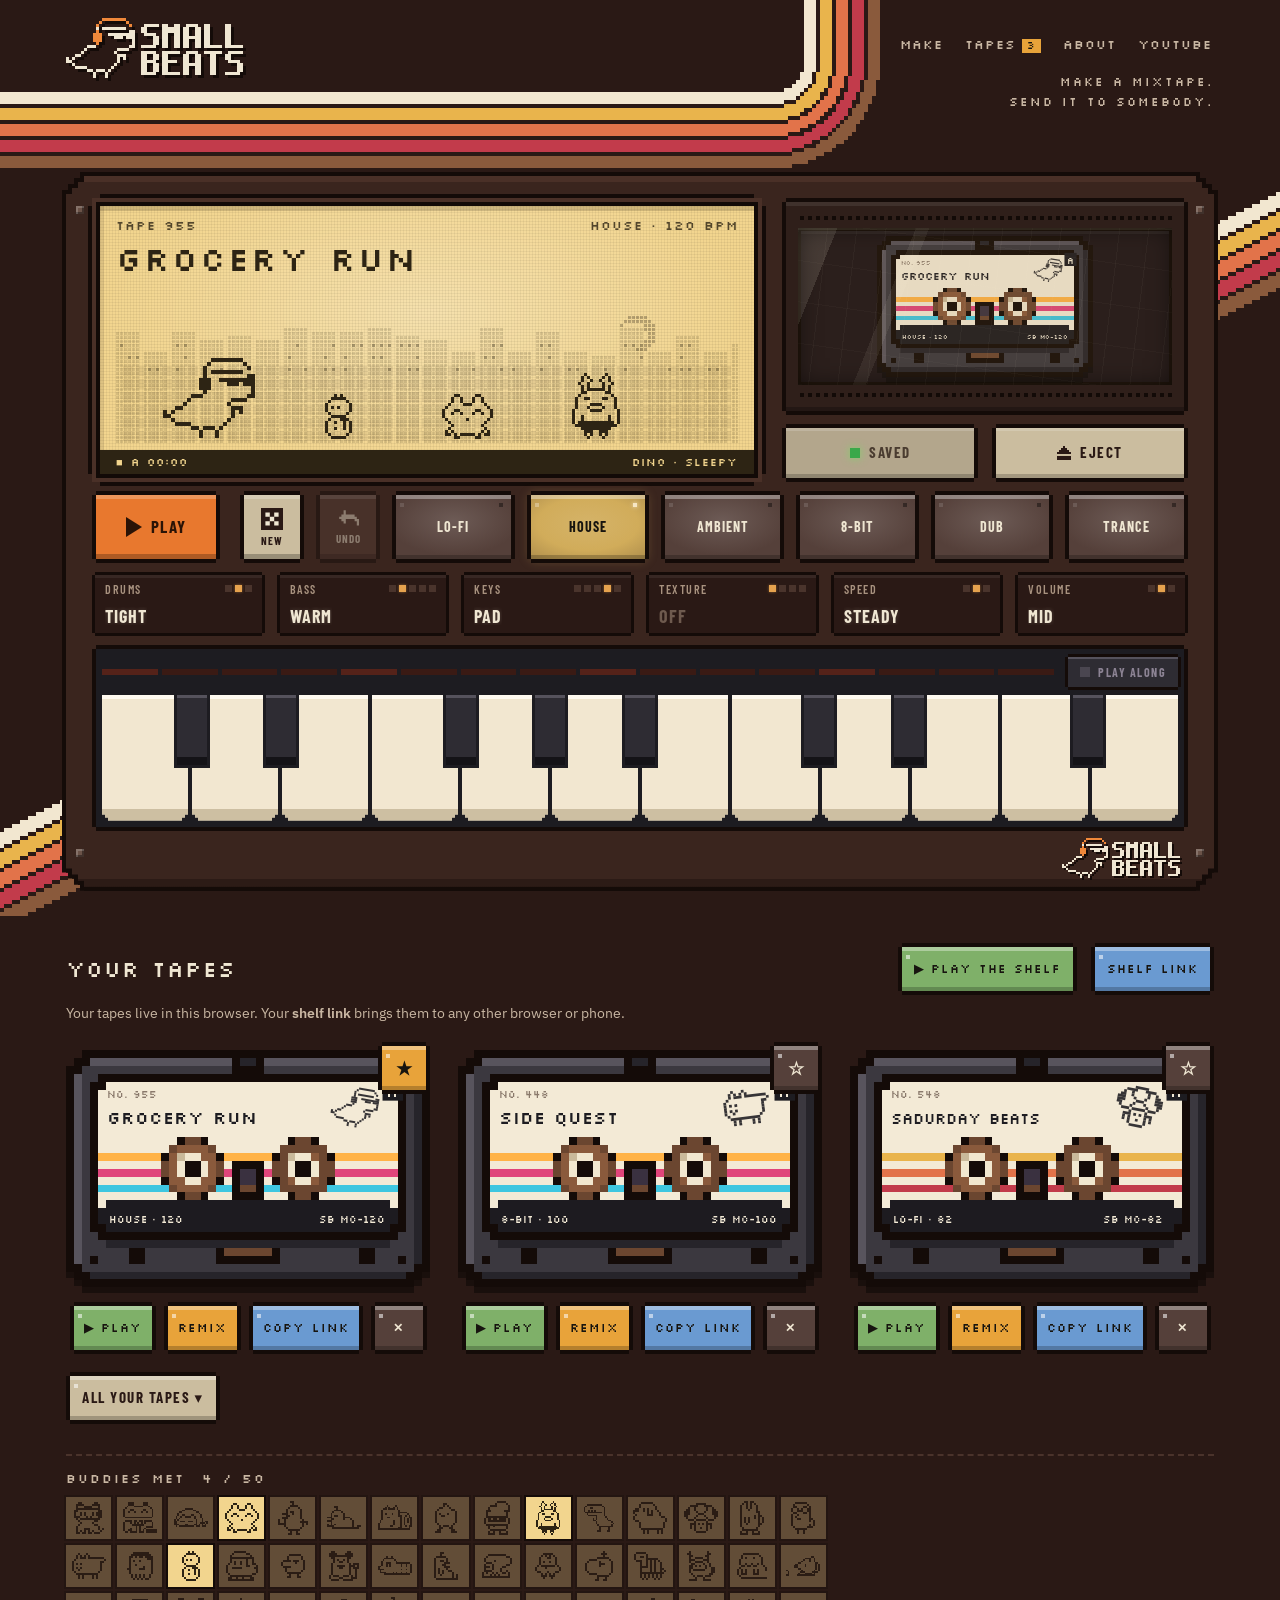
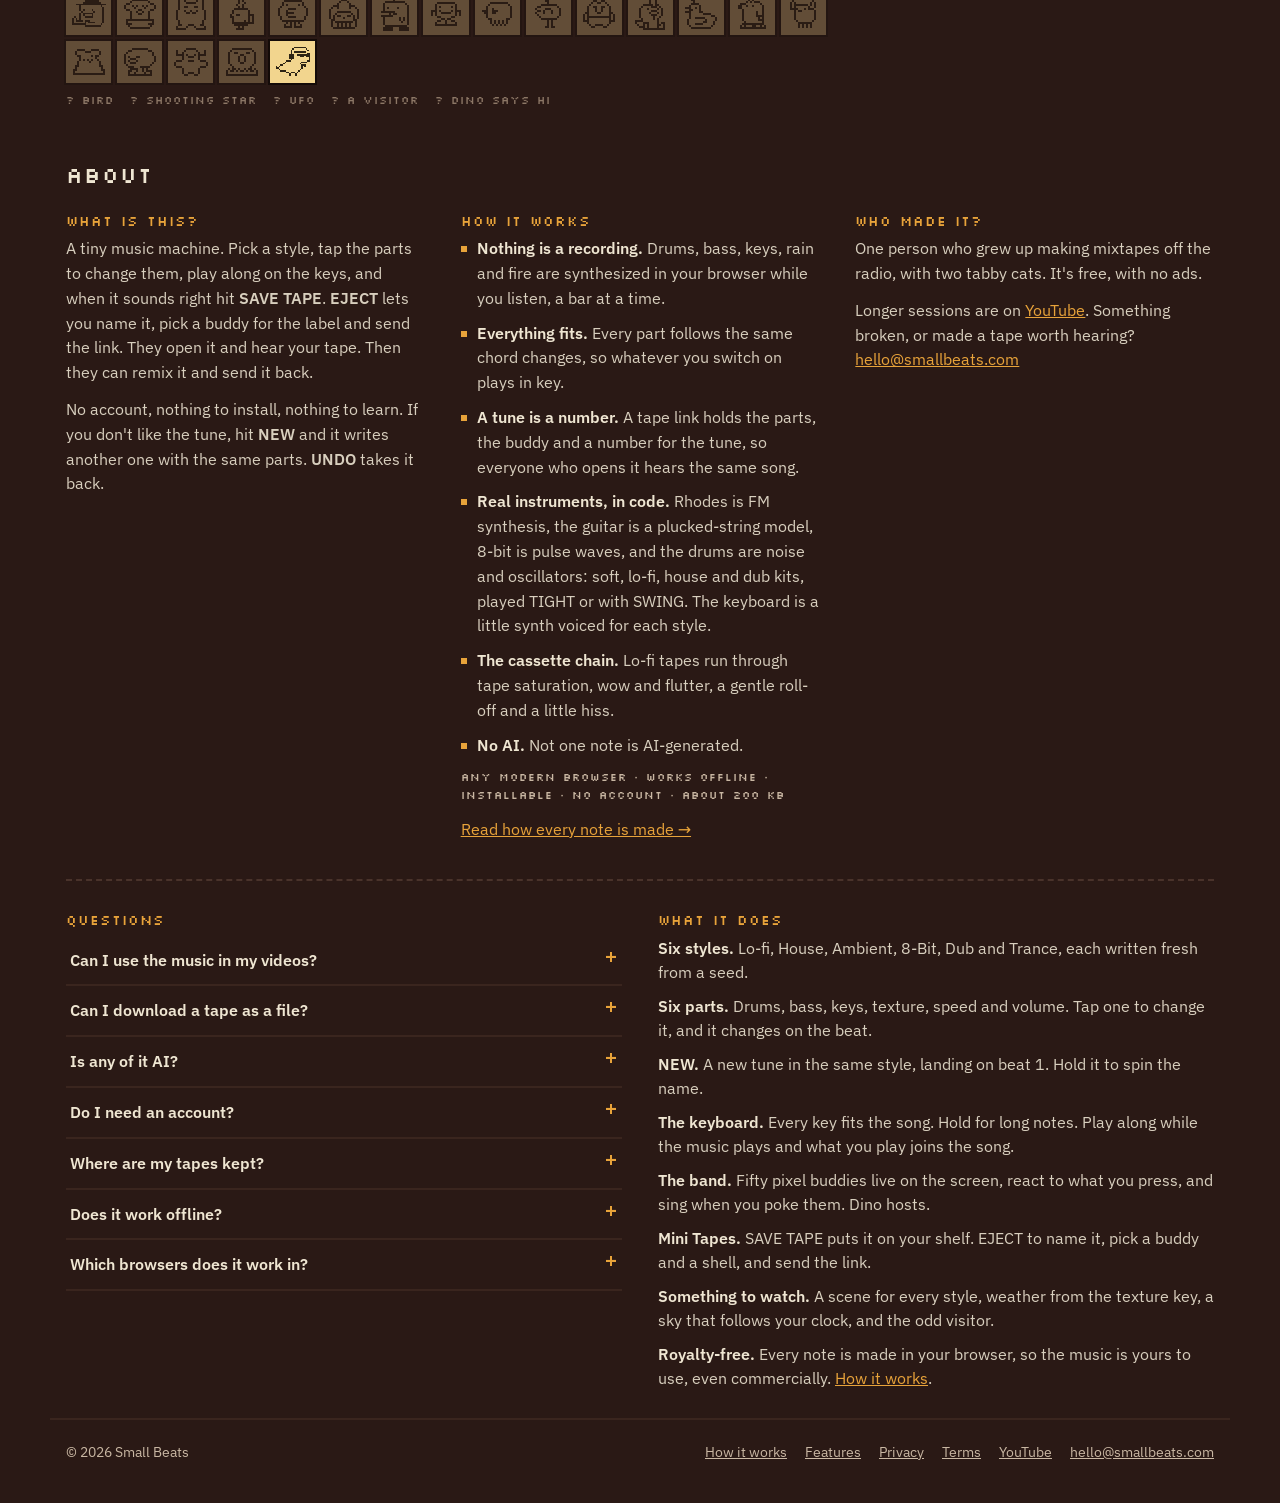
==== commit 704f52e1: "redo" ====
--- a/index.html
+++ b/index.html
@@ -4,27 +4,26 @@
 <meta charset="utf-8">
 <meta name="viewport" content="width=device-width,initial-scale=1,viewport-fit=cover">
 <title>Small Beats · Make your own mixtape</title>
-<meta name="description" content="A tiny music machine in your browser. Pick a sound, mix a few parts, put a sticker on it and send the tape to somebody.">
+<meta name="description" content="A tiny music machine in your browser. Pick a sound, tap in a few parts, play along on the keys and send the tape to somebody.">
 <link rel="canonical" href="https://smallbeats.com/">
 <meta name="theme-color" content="#2a1915">
 <meta property="og:type" content="website">
 <meta property="og:site_name" content="Small Beats">
 <meta property="og:url" content="https://smallbeats.com/">
 <meta property="og:title" content="Small Beats · Make your own mixtape">
-<meta property="og:description" content="Pick a sound. Mix a few parts. Put a sticker on it. Send it to somebody.">
-<meta property="og:image" content="https://smallbeats.com/og.png?v=11">
+<meta property="og:description" content="Pick a sound. Tap in a few parts. Play along. Send it to somebody.">
+<meta property="og:image" content="https://smallbeats.com/og.png?v=17">
 <meta property="og:image:width" content="1200"><meta property="og:image:height" content="630">
-<meta property="og:image:alt" content="A smoked pixel cassette with cyan, pink and yellow stripes, labelled SMALL BEATS with a wizard sticker, in front of two more tapes, next to the words Make your own mixtape.">
+<meta property="og:image:alt" content="A graphite pixel microcassette labelled SMALL BEATS with Dino stamped on it, and the Small Beats logo: Dino drawn in yellow lines with orange headphones and sunglasses, next to the words Make your own mixtape.">
 <meta name="twitter:card" content="summary_large_image">
 <meta name="twitter:title" content="Small Beats · Make your own mixtape">
-<meta name="twitter:description" content="Pick a sound. Mix a few parts. Put a sticker on it. Send it to somebody.">
-<meta name="twitter:image" content="https://smallbeats.com/og.png?v=11">
+<meta name="twitter:description" content="Pick a sound. Tap in a few parts. Play along. Send it to somebody.">
+<meta name="twitter:image" content="https://smallbeats.com/og.png?v=17">
 <link rel="icon" href="favicon.ico" sizes="any">
 <link rel="icon" href="icons/favicon-32.png" sizes="32x32" type="image/png">
 <link rel="apple-touch-icon" href="icons/apple-touch-icon.png">
 <link rel="manifest" href="manifest.webmanifest">
 <link rel="preload" href="fonts/silkscreen-400.woff2" as="font" type="font/woff2" crossorigin>
-<link rel="preload" href="stickers.png?v=6" as="image">
 <link rel="stylesheet" href="app.css">
 <script type="application/ld+json">{"@context":"https://schema.org","@type":"WebApplication","name":"Small Beats","url":"https://smallbeats.com/","applicationCategory":"MusicApplication","operatingSystem":"Any (web browser)","offers":{"@type":"Offer","price":"0","priceCurrency":"USD"},"description":"A tiny music machine for making mixtapes in your browser.","sameAs":["https://www.youtube.com/@smallbeatsfm"]}</script>
 <script type="application/ld+json">{"@context": "https://schema.org", "@type": "FAQPage", "mainEntity": [{"@type": "Question", "name": "Can I use the music in my videos?", "acceptedAnswer": {"@type": "Answer", "text": "Yes. The music is royalty-free: use it in videos, streams, podcasts, games or anything else, even commercially, with no fee and no need to ask. Credit is appreciated, not required. Because anyone can make the same tape, please don't register it with Content ID or resell it as a sample library. The details are in the terms."}}, {"@type": "Question", "name": "Can I download a tape as a file?", "acceptedAnswer": {"@type": "Answer", "text": "Not as a file. The music is made live, so to keep it, record it: your phone or computer's screen recorder works, and so does OBS for longer recordings."}}, {"@type": "Question", "name": "Is any of it AI?", "acceptedAnswer": {"@type": "Answer", "text": "No. Not one note is AI-generated. Everything is synthesized by code in your browser, from the tape's settings and a number for the tune."}}, {"@type": "Question", "name": "Do I need an account?", "acceptedAnswer": {"@type": "Answer", "text": "No. There's nothing to sign up for and nothing to install. It's free, with no ads."}}, {"@type": "Question", "name": "Where are my tapes kept?", "acceptedAnswer": {"@type": "Answer", "text": "In this browser, on this device. Your shelf link (under YOUR TAPES) holds every tape in one link: open it in any other browser or phone to bring them along. Private browsing windows forget everything when they close."}}, {"@type": "Question", "name": "Does it work offline?", "acceptedAnswer": {"@type": "Answer", "text": "Yes, once the page has loaded. Add it to your home screen and it opens like an app. On iPhone it plays even with the ring switch on silent."}}, {"@type": "Question", "name": "Which browsers does it work in?", "acceptedAnswer": {"@type": "Answer", "text": "Current Chrome, Edge, Safari and Firefox, on computers, phones and tablets."}}]}</script>
@@ -34,7 +33,7 @@
 <a class="skip" href="#make">Skip to the machine</a>
 
 <header class="top">
-  <a class="brand" href="/" aria-label="Small Beats home"><picture><source media="(max-width:620px)" srcset="icons/mark-2.png 1x, icons/mark-4.png 2x"><img class="brand-logo" src="icons/mark-3.png" srcset="icons/mark-3.png 1x, icons/mark-6.png 2x" alt="" width="96" height="96"></picture><span class="brand-word">SMALL BEATS</span></a>
+  <a class="brand" href="/" aria-label="Small Beats home"><picture><source media="(max-width:620px)" srcset="icons/logo-2.png 1x, icons/logo-4.png 2x"><img class="brand-logo" src="icons/logo-3.png" srcset="icons/logo-3.png 1x, icons/logo-6.png 2x" alt="Small Beats" width="177" height="60"></picture></a>
   <nav class="nav" aria-label="Main"><a href="#make">MAKE</a><a href="#tapes" id="navTapes" hidden>TAPES<b class="nav-n" id="navCount"></b></a><a href="#about">ABOUT</a><a href="https://www.youtube.com/@smallbeatsfm" target="_blank" rel="noopener">YOUTUBE</a></nav>
 </header>
 
@@ -61,64 +60,49 @@
   </section>
 
   <section class="hero" id="hero">
-    <h1>Make your own mixtape.</h1>
-    <p class="lede">Pick a sound. Mix a few parts. Make it yours.</p>
+    <h1>Make a mixtape. <span>Send it to somebody.</span></h1>
   </section>
 
   <section class="deck" id="make" aria-label="The machine">
-    <div class="machine">
+    <div class="sb1" id="sb1"><i class="sb1-bg" aria-hidden="true"></i>
       <i class="screw s1"></i><i class="screw s2"></i><i class="screw s3"></i><i class="screw s4"></i>
-      <div class="readout">
-        <button class="play" type="button" id="play" aria-pressed="false"><span class="play-i" aria-hidden="true"></span><span class="play-t" id="playT">PLAY</span></button>
-        <div class="vfd" aria-live="polite">
-          <div class="vfd-top"><span id="vfdSide">SIDE A</span><span class="vfd-count" id="vfdCount">000</span></div>
-          <div class="vfd-name" id="vfdName">LO-FI</div>
-          <canvas class="vu" id="vu" width="160" height="18" aria-hidden="true"></canvas>
+
+      <div class="m-screen vfd" id="screen">
+        <div class="vfd-top"><span id="vfdSide"></span><span id="vfdStyle"></span></div>
+        <div class="vfd-name" id="vfdName" aria-live="polite"></div>
+        <canvas class="stage" id="stage" aria-hidden="true"></canvas>
+        <div class="lcd-strip"><span id="lcdTime">■ A 00:00</span><span id="lcdMood"></span></div>
+      </div>
+
+      <div class="m-door" id="door"><i class="grille" aria-hidden="true"></i><div class="door-win" id="cassWrap"></div><i class="grille" aria-hidden="true"></i></div>
+      <div class="m-recsend">
+        <button class="mk mk-rec" type="button" id="recBtn" aria-pressed="false"><i class="rec" aria-hidden="true"></i><span id="recT">SAVE TAPE</span></button>
+        <button class="mk mk-send" type="button" id="sendBtn" aria-expanded="false" aria-controls="sheet" aria-label="Eject: label it and send it"><svg width="14" height="14" viewBox="0 0 7 7" aria-hidden="true"><path fill="currentColor" d="M3 0h1v1h1v1h1v1h1v1H0V3h1V2h1V1h1zM0 5h7v2H0z"/></svg>EJECT</button>
+      </div>
+
+      <button class="mk mk-play" type="button" id="play" aria-pressed="false"><span class="play-i" aria-hidden="true"></span><span id="playT">PLAY</span></button>
+      <div class="m-keys" id="mkeys" role="group" aria-label="Sound">
+        <button class="mk mk-dice" type="button" id="newTune" aria-label="New tune" title="New tune"><svg width="22" height="22" viewBox="0 0 10 10" aria-hidden="true"><path fill="currentColor" d="M0 0h10v10H0z"/><path fill="#f0c94a" d="M2 2h2v2H2zM6 6h2v2H6zM4 4h2v2H4zM6 2h2v2H6zM2 6h2v2H2z"/></svg><span class="mk-sub">NEW</span></button>
+        <button class="mk mk-undo" type="button" id="undoTune" aria-label="Undo" title="Undo"><svg width="22" height="18" viewBox="0 0 10 8" aria-hidden="true"><path fill="currentColor" d="M3 0h1v2h4v1h1v1h1v3H9V5H8V4H4v2H3V5H2V4H1V3h1V2h1z"/></svg><span class="mk-sub">UNDO</span></button>
+      </div>
+
+      <div class="m-dials" id="dials" role="group" aria-label="Parts: tap to change"></div>
+
+      <div class="m-kb">
+        <div class="rail">
+          <div class="kb-tabs" role="group" aria-label="Show"><button class="pp kb-tab" type="button" id="tabKeys" aria-pressed="true">KEYBOARD</button><button class="pp kb-tab" type="button" id="tabParts" aria-pressed="false">PARTS</button></div>
+          <div class="beat" id="beat" aria-hidden="true"></div>
+          <button class="pp loop" type="button" id="loopBtn" data-state="off"><span class="loop-led" aria-hidden="true"></span><span id="loopT">PLAY ALONG</span></button>
         </div>
-      </div>
-
-      <div class="step">
-        <p class="step-h"><b>1</b> START HERE</p>
-        <div class="starts" role="group" aria-label="Pick a sound" id="starts"></div>
-      </div>
-
-      <div class="step">
-        <p class="step-h"><b>2</b> MIX IT</p>
-        <div class="layers" id="layers"></div>
-      </div>
-
-      <div class="step step-tune">
-        <button class="pb pb-tune" type="button" id="newTune" style="--c:var(--yellow)">NEW TUNE <span aria-hidden="true">↻</span></button>
-        <p class="hint">Same parts, a different song.</p>
-      </div>
-      <p class="deck-print" aria-hidden="true"><span>SMALL BEATS · SB-1</span><span>TINY MUSIC MACHINE</span></p>
-    </div>
-
-    <div class="tapeside bench" aria-label="Your tape">
-      <i class="screw s1"></i><i class="screw s2"></i><i class="screw s3"></i><i class="screw s4"></i>
-      <p class="step-h bench-h"><b>3</b> MAKE IT YOURS</p>
-      <div class="cass-wrap" id="cassWrap"></div>
-      <div class="namebar">
-        <div class="namebox"><input type="text" id="tapeName" maxlength="24" autocomplete="off" spellcheck="false" aria-label="Tape name"><button class="pb pb-sm" type="button" id="rollName" style="--c:var(--paper)" aria-label="Another name" title="Another name">↻</button></div>
-        <div class="namebox from"><input type="text" id="fromName" maxlength="24" autocomplete="off" spellcheck="false" placeholder="mixed by (optional)" aria-label="Mixed by, optional"></div>
-      </div>
-      <div class="savebar">
-        <div class="row-btns" id="saveRow">
-          <button class="pb pb-big" type="button" id="saveBtn" style="--c:var(--red)"><i class="rec" aria-hidden="true"></i>SAVE TAPE</button>
-        </div>
-        <div class="row-btns" id="shareRow" hidden>
-          <button class="pb pb-big" type="button" id="copyLink" style="--c:var(--blue)">COPY LINK</button>
-          <button class="pb pb-big" type="button" id="shareBtn" style="--c:var(--amber)" hidden>SHARE TAPE</button>
-          <button class="linkish" type="button" id="savePic" hidden>SAVE A PICTURE</button>
-        </div>
-        <input type="text" class="linkbox" id="sentLink" readonly aria-label="Your tape's link" hidden>
-        <p class="note" id="sentNote" aria-live="polite"></p>
-      </div>
-      <div class="stickers">
-        <p class="step-h">STICKER</p>
-        <div class="quick" id="quick" role="group" aria-label="Pick a sticker"></div>
-      </div>
-      <div class="shells"><p class="step-h">CASSETTE <span class="shell-name" id="shellName"></span></p><div class="shell-row" id="shellRow" role="group" aria-label="Pick a cassette"></div></div>
+        <div class="kb" id="kb" role="group" aria-label="Play along keyboard: every key fits the song"></div>
+      </div>
+
+      <picture class="m-stamp" aria-hidden="true"><source media="(max-width:760px)" srcset="icons/stamp-1.png 1x, icons/stamp-2.png 2x"><img src="icons/stamp-2.png" srcset="icons/stamp-2.png 1x, icons/stamp-4.png 2x" alt="" width="118" height="40"></picture>
+      <div class="m-credits" id="credits" hidden>
+        <div class="cr-now"><span>NOW PLAYING</span><b id="crName"></b></div>
+        <div class="cr-by"><span>MIXED BY</span><b id="crBy"></b></div>
+        <div class="cr-more"><span id="crNext"></span><b id="crAsk">DROP YOUR TAPE LINK IN THE COMMENTS</b></div>
+      </div>
     </div>
   </section>
 
@@ -142,12 +126,17 @@
       <div class="qr-wrap"><canvas id="qr" width="232" height="232" aria-label="QR code of your shelf link" role="img"></canvas><p class="hint" id="qrHint">Point your phone's camera here to take your tapes with you.</p></div>
     </div>
     <div class="shelf-row" id="shelf"></div>
+    <details class="more-tapes" id="moreTapes"><summary class="pb pb-sm" style="--c:#cbbd9f">ALL YOUR TAPES ▾</summary>
     <p class="rack-h">THE RACK</p>
     <div class="rack" id="rack"></div>
     <p class="hint rack-empty" id="rackEmpty">Save more tapes and they stack up here. Star the ones you love to keep them up front.</p>
     <p class="rack-h">FROM FRIENDS</p>
     <div class="rack" id="friends"></div>
     <p class="hint rack-empty" id="friendsEmpty">Tapes people send you land here, with their name on them.</p>
+    </details>
+    <p class="rack-h">BUDDIES MET <span class="met-count" id="metCount"></span></p>
+    <div class="met" id="met" aria-label="Buddies you've seen on the screen"></div>
+    <p class="met-seen" id="metSeen"></p>
     <div class="undo" id="undo" hidden><span id="undoT"></span><button class="linkish" type="button" id="undoBtn">UNDO</button></div>
   </section>
 
@@ -156,20 +145,20 @@
     <div class="about-cols">
       <div>
         <h3>What is this?</h3>
-        <p>A tiny music machine. Pick a starting sound, turn parts on and off, and when it sounds right, put a sticker on the tape, name it and send it to somebody. They open the link and hear your tape. Then they can remix it and send it back.</p>
-        <p>No account, nothing to install, nothing to learn. If you don't like the tune, hit <b>NEW TUNE</b> and it writes another one with the same parts.</p>
+        <p>A tiny music machine. Pick a style, tap the parts to change them, play along on the keys, and when it sounds right hit <b>SAVE TAPE</b>. <b>EJECT</b> lets you name it, pick a buddy for the label and send the link. They open it and hear your tape. Then they can remix it and send it back.</p>
+        <p>No account, nothing to install, nothing to learn. If you don't like the tune, hit <b>NEW</b> and it writes another one with the same parts. <b>UNDO</b> takes it back.</p>
       </div>
       <div>
         <h3>How it works</h3>
         <ul class="how">
           <li><b>Nothing is a recording.</b> Drums, bass, keys, rain and fire are synthesized in your browser while you listen, a bar at a time.</li>
           <li><b>Everything fits.</b> Every part follows the same chord changes, so whatever you switch on plays in key.</li>
-          <li><b>A tune is a number.</b> A tape link holds the parts, the sticker and a number for the tune, so everyone who opens it hears the same song.</li>
-          <li><b>Real instruments, in code.</b> Rhodes is FM synthesis, the guitar is a plucked-string model, 8-bit is pulse waves, and the drums are noise and oscillators: soft, lo-fi, house and dub kits, played TIGHT or with SWING.</li>
+          <li><b>A tune is a number.</b> A tape link holds the parts, the buddy and a number for the tune, so everyone who opens it hears the same song.</li>
+          <li><b>Real instruments, in code.</b> Rhodes is FM synthesis, the guitar is a plucked-string model, 8-bit is pulse waves, and the drums are noise and oscillators: soft, lo-fi, house and dub kits, played TIGHT or with SWING. The keyboard is a little synth voiced for each style.</li>
           <li><b>The cassette chain.</b> Lo-fi tapes run through tape saturation, wow and flutter, a gentle roll-off and a little hiss.</li>
           <li><b>No AI.</b> Not one note is AI-generated.</li>
         </ul>
-        <p class="specs">Any modern browser · works offline · installable · no account · about 160 KB</p>
+        <p class="specs">Any modern browser · works offline · installable · no account · about 200 KB</p>
         <p><a href="how-it-works/">Read how every note is made →</a></p>
       </div>
       <div>
@@ -184,14 +173,17 @@
         <details><summary>Can I use the music in my videos?</summary><p>Yes. The music is royalty-free: use it in videos, streams, podcasts, games or anything else, even commercially, with no fee and no need to ask. Credit is appreciated, not required. Because anyone can make the same tape, please don't register it with Content ID or resell it as a sample library. The details are in the <a href="terms.html">terms</a>.</p></details><details><summary>Can I download a tape as a file?</summary><p>Not as a file. The music is made live, so to keep it, record it: your phone or computer's screen recorder works, and so does OBS for longer recordings.</p></details><details><summary>Is any of it AI?</summary><p>No. Not one note is AI-generated. Everything is synthesized by code in your browser, from the tape's settings and a number for the tune.</p></details><details><summary>Do I need an account?</summary><p>No. There's nothing to sign up for and nothing to install. It's free, with no ads.</p></details><details><summary>Where are my tapes kept?</summary><p>In this browser, on this device. Your shelf link (under YOUR TAPES) holds every tape in one link: open it in any other browser or phone to bring them along. Private browsing windows forget everything when they close.</p></details><details><summary>Does it work offline?</summary><p>Yes, once the page has loaded. Add it to your home screen and it opens like an app. On iPhone it plays even with the ring switch on silent.</p></details><details><summary>Which browsers does it work in?</summary><p>Current Chrome, Edge, Safari and Firefox, on computers, phones and tablets.</p></details>
       </div>
       <div class="new" id="new">
-        <h3>What's new</h3>
-        <dl>
-          <dt>Oct 26, 2026</dt><dd>A write-up of <a href="how-it-works/">how every note is made</a>, from the seed to the cassette wobble.</dd>
-          <dt>Oct 26, 2026</dt><dd>The music is royalty-free, even for commercial use. Questions answered here.</dd>
-          <dt>Oct 25, 2026</dt><dd>A real shelf: your newest tapes up front, the rest in a rack, a FROM FRIENDS section, stars, PLAY THE SHELF, and a shelf link (with a QR code) to move your tapes to any browser.</dd>
-          <dt>Oct 25, 2026</dt><dd>A CATS sticker tab: tabby, orange, black, calico and siamese, and they blink. Stickers hop on the beat.</dd>
-          <dt>Oct 25, 2026</dt><dd>New mixer: TIGHT or SWING drums, HISS, RAIN or FIRE texture, and a STEADY speed.</dd>
-        </dl>
+        <h3>What it does</h3>
+        <ul class="feat">
+          <li><b>Six styles.</b> Lo-fi, House, Ambient, 8-Bit, Dub and Trance, each written fresh from a seed.</li>
+          <li><b>Six parts.</b> Drums, bass, keys, texture, speed and volume. Tap one to change it, and it changes on the beat.</li>
+          <li><b>NEW.</b> A new tune in the same style, landing on beat 1. Hold it to spin the name.</li>
+          <li><b>The keyboard.</b> Every key fits the song. Hold for long notes. Play along while the music plays and what you play joins the song.</li>
+          <li><b>The band.</b> Fifty pixel buddies live on the screen, react to what you press, and sing when you poke them. Dino hosts.</li>
+          <li><b>Mini Tapes.</b> SAVE TAPE puts it on your shelf. EJECT to name it, pick a buddy and a shell, and send the link.</li>
+          <li><b>Something to watch.</b> A scene for every style, weather from the texture key, a sky that follows your clock, and the odd visitor.</li>
+          <li><b>Royalty-free.</b> Every note is made in your browser, so the music is yours to use, even commercially. <a href="how-it-works/">How it works</a>.</li>
+        </ul>
       </div>
     </div>
   </section>
@@ -199,22 +191,43 @@
 
 <footer class="foot">
   <p>© 2026 Small Beats</p>
-  <a class="ph-badge" href="https://www.producthunt.com/products/small-beats?embed=true&amp;utm_source=badge-featured&amp;utm_medium=badge&amp;utm_campaign=badge-small-beats" target="_blank" rel="noopener noreferrer"><img alt="Small Beats - A tiny music machine in your browser | Product Hunt" width="250" height="54" loading="lazy" src="https://api.producthunt.com/widgets/embed-image/v1/featured.svg?post_id=1292855&amp;theme=dark&amp;t=1792988413982"></a>
-  <nav aria-label="Footer"><a href="how-it-works/">How it works</a><a href="#new">What's new</a><a href="privacy.html">Privacy</a><a href="terms.html">Terms</a><a href="https://www.youtube.com/@smallbeatsfm" target="_blank" rel="noopener">YouTube</a><a href="mailto:hello@smallbeats.com">hello@smallbeats.com</a></nav>
+  <nav aria-label="Footer"><a href="how-it-works/">How it works</a><a href="#new">Features</a><a href="privacy.html">Privacy</a><a href="terms.html">Terms</a><a href="https://www.youtube.com/@smallbeatsfm" target="_blank" rel="noopener">YouTube</a><a href="mailto:hello@smallbeats.com">hello@smallbeats.com</a></nav>
 </footer>
 
-<div class="drawer" id="drawer" hidden>
-  <div class="drawer-scrim" id="drawerScrim"></div>
-  <div class="drawer-panel" role="dialog" aria-modal="false" aria-label="All stickers">
-    <div class="drawer-head"><p class="step-h">ALL STICKERS</p><button class="pb pb-sm" type="button" id="drawerDone" style="--c:var(--paper)">DONE</button></div>
-    <div class="sticker-tabs" id="stickerTabs" role="tablist"></div>
-    <div class="grid" id="grid"></div>
+<div class="sheet" id="sheet" hidden>
+  <div class="sheet-scrim" id="sheetScrim"></div>
+  <div class="sheet-panel" role="region" aria-label="Eject: label your tape and send it">
+    <div class="sheet-head"><p class="step-h">▲ EJECT <span class="step-sub">the music keeps playing</span></p><button class="pb pb-sm" type="button" id="sheetDone" style="--c:var(--paper)">DONE ▼</button></div>
+    <div class="sheet-body">
+      <div class="sheet-tape"><div id="sheetCass"></div>
+        <button class="pb pb-big send-tape" type="button" id="sendTape" style="--c:#6fa9de">SEND TAPE ▸</button>
+        <div class="sheet-acts">
+          <button class="pb pb-sm" type="button" id="copyLink" style="--c:var(--paper)">COPY LINK</button>
+          <button class="pb pb-sm" type="button" id="qrBtn" style="--c:var(--paper)" aria-expanded="false">QR</button>
+          <button class="pb pb-sm" type="button" id="savePic" style="--c:var(--paper)">SAVE CARD</button>
+        </div>
+        <input type="text" class="linkbox" id="sentLink" readonly aria-label="Your tape's link" hidden>
+        <p class="note" id="sentNote" aria-live="polite"></p>
+        <div class="tape-qr" id="tapeQrWrap" hidden><canvas id="tapeQr" width="200" height="200" role="img" aria-label="QR code of your tape's link"></canvas><p class="hint">Point a phone's camera here and the tape opens on it.</p></div>
+      </div>
+      <div class="sheet-form">
+        <p class="grp-h">THE LABEL</p>
+        <div class="namebar">
+          <label class="fld"><span>NAME</span><span class="namebox"><input type="text" id="tapeName" maxlength="24" autocomplete="off" spellcheck="false"><button class="pb pb-sm" type="button" id="rollName" style="--c:var(--paper)" aria-label="Another name" title="Another name">↻</button></span></label>
+          <label class="fld"><span>MIXED BY</span><span class="namebox from"><input type="text" id="fromName" maxlength="24" autocomplete="off" spellcheck="false" placeholder="your name (optional)"></span></label>
+        </div>
+        <p class="grp-h">THE LOOK <span class="step-sub">buddy <b id="budName"></b> · shell <b class="shell-name" id="shellName"></b></span></p>
+        <div class="buddies" id="buddyGrid" role="group" aria-label="Pick a buddy"></div>
+        <div class="shell-row" id="shellRow" role="group" aria-label="Pick a shell"></div>
+      </div>
+    </div>
   </div>
 </div>
 
 <script src="analytics.js" defer></script>
-<script src="stickers.js" defer></script>
+<script src="buddies.js" defer></script>
 <script src="engine.js" defer></script>
+<script src="composer.js" defer></script>
 <script src="app.js" defer></script>
 </body>
 </html>
--- a/app.css
+++ b/app.css
@@ -1,15 +1,17 @@
-/* Small Beats · styles. Two kinds of pixel on purpose: square pixels are the illustration (stickers, the cassette,
-   the keys), round dots are the machine (the display, the counter). Always dark. Colour comes mostly from the stickers. */
+/* Small Beats · styles. One machine, SB-1: a glowing screen with its buddies, a tape door, lit plastic keys and a keyboard.
+   Square pixels everywhere. Always dark. */
 @font-face{font-family:Silk;src:url(fonts/silkscreen-400.woff2) format('woff2');font-weight:100 900;font-display:swap} /* the regular cut at every weight: its bold turns W and M into blobs */
+@font-face{font-family:'Barlow Condensed';src:url(fonts/barlow-condensed-600.woff2) format('woff2');font-weight:500 600;font-display:swap}
+@font-face{font-family:'Barlow Condensed';src:url(fonts/barlow-condensed-700.woff2) format('woff2');font-weight:700;font-display:swap}
 @font-face{font-family:Doto;src:url(fonts/doto-900.woff2) format('woff2');font-weight:900;font-display:swap}
 @font-face{font-family:Plex;src:url(fonts/plex-400.woff2) format('woff2');font-weight:400;font-display:swap}
 @font-face{font-family:Plex;src:url(fonts/plex-600.woff2) format('woff2');font-weight:600;font-display:swap}
 
-:root{
+:root{--lcd:#f2d58e;--acc:#e9b44c;
   color-scheme:dark;
   --bg:#2a1915;--panel:#3a251e;--panel2:#452e26;--key:#55403a;--line:#140b08;
   --cream:#efe6d2;--muted:#c9b7a3;--ink:#17140f;
-  --amber:#e8a33a;--orange:#d9733a;--yellow:#f0c94a;--teal:#3fa79a;--blue:#6a9ad1;--purple:#9a82c2;--red:#d0604f;--green:#7fb069;--paper:#d9cfbb;
+  --amber:#e8a33a;--yellow:#f0c94a;--blue:#6a9ad1;--green:#7fb069;--paper:#d9cfbb;
   --px:4px; /* one "pixel" of the hardware */
   --gut:16px;
 }
@@ -25,20 +27,15 @@
 /* ---- header ---- */
 .top{display:flex;align-items:center;justify-content:space-between;gap:4px 12px;max-width:1180px;margin:0 auto;padding:10px var(--gut);flex-wrap:wrap}
 .brand{display:flex;align-items:center;gap:14px;color:var(--cream);text-decoration:none}
-.brand-logo{display:block;width:96px;height:96px;image-rendering:pixelated} /* the Small Beats cat: a grey tabby in headphones, at whole-pixel sizes */
-.brand-word{font:400 26px/1 Silk;letter-spacing:2px;white-space:nowrap;text-shadow:3px 3px 0 var(--line)}
-@media (max-width:620px){.brand{gap:8px}.brand-logo{width:64px;height:64px}.brand-word{font-size:15px;letter-spacing:1px;text-shadow:2px 2px 0 var(--line)}}
+.brand-logo{display:block;width:177px;height:60px;margin:18px 0 4px;image-rendering:pixelated;filter:drop-shadow(3px 3px 0 var(--line))} /* the Small Beats logo: Dino in lines with the stacked wordmark, one lockup on one pixel grid, at whole-pixel sizes */
+@media (max-width:620px){.brand-logo{width:118px;height:40px;margin:8px 0 4px;filter:drop-shadow(2px 2px 0 var(--line))}}
 .nav{display:flex;gap:4px 18px;flex-wrap:wrap}
 .nav a{color:var(--muted);text-decoration:none;font:700 13px/1 Silk;letter-spacing:1px;padding:10px 2px}
 .nav a:hover{color:var(--cream)}
 .nav-n{display:inline-block;margin-left:6px;padding:2px 5px;background:var(--amber);color:var(--ink);font:700 10px/1 Silk}
 
-/* ---- hero ---- */
-.hero{max-width:1180px;margin:0 auto;padding:4px var(--gut) 14px;display:flex;flex-wrap:wrap;align-items:baseline;gap:4px 20px}
-.hero h1{font:700 clamp(22px,4vw,36px)/1.1 Silk;margin:0;letter-spacing:.5px}
-.lede{margin:0;color:var(--muted);font-size:clamp(16px,2.2vw,19px)}
-
-/* ---- pixel buttons: a hard dark outline with notched corners, a lit top edge, a shaded bottom (after the sticker pack) ---- */
+
+/* ---- pixel buttons: a hard dark outline with notched corners, a lit top edge, a shaded bottom ---- */
 .pb{--c:var(--key);--t:var(--ink);position:relative;display:inline-flex;align-items:center;justify-content:center;gap:8px;min-height:48px;min-width:48px;padding:0 16px;margin:var(--px);
   border:0;border-radius:0;background:var(--c);color:var(--t);font:700 14px/1 Silk;letter-spacing:1px;text-transform:uppercase;cursor:pointer;-webkit-tap-highlight-color:transparent;user-select:none;
   box-shadow:0 calc(-1*var(--px)) 0 0 var(--line),0 var(--px) 0 0 var(--line),calc(-1*var(--px)) 0 0 0 var(--line),var(--px) 0 0 0 var(--line),
@@ -49,103 +46,212 @@
 .pb:disabled{cursor:default;filter:saturate(.3) brightness(.7)}
 .pb-big{min-height:56px;font-size:16px;padding:0 20px}
 .pb-sm{min-height:44px;font-size:12px;padding:0 12px}
-.pb-tune{min-height:60px;font-size:18px;padding:0 26px}
 
 /* keys on the machine: unlit is a dark key with light lettering; lit is the colour, full stop */
 .key{--c:var(--key);--t:var(--cream);--on:var(--amber)}
 .key::after{background:rgba(255,255,255,.12)}
 .key[aria-pressed=true]{--c:var(--on);--t:var(--ink)}
-.key[aria-pressed=true]::after{background:rgba(255,255,255,.6)}
-.key[aria-pressed=true]{filter:drop-shadow(0 0 10px color-mix(in srgb,var(--on) 45%,transparent))}
-
-/* ---- the machine ---- */
-.deck{max-width:1180px;margin:0 auto;padding:0 var(--gut) 28px;display:grid;grid-template-columns:minmax(0,1fr);gap:28px}
-@media (min-width:980px){.deck{grid-template-columns:minmax(0,1.05fr) minmax(0,1fr);align-items:start}}
-.machine{position:relative;background:var(--panel);padding:22px 18px 16px;
-  box-shadow:0 -4px 0 0 var(--line),0 4px 0 0 var(--line),-4px 0 0 0 var(--line),4px 0 0 0 var(--line),inset 0 4px 0 0 rgba(255,255,255,.07),inset 0 -6px 0 0 rgba(0,0,0,.3)}
+.key[aria-pressed=true]::after{background:rgba(255,255,255,.3)}
+.key[aria-pressed=true]{filter:drop-shadow(0 0 4px color-mix(in srgb,var(--on) 18%,transparent))} /* lit like old plastic: warm, not neon */
+/* lit plastic: a pressed key glows from inside, like a lamp behind tinted plastic, and its little light comes on. An unlit key is dark plastic */
+.key{background:radial-gradient(80% 75% at 50% 40%,color-mix(in srgb,var(--c) 86%,#fff) 0%,var(--c) 72%)}
+.key[aria-pressed=true]{background:radial-gradient(80% 75% at 50% 45%,color-mix(in srgb,var(--on) 88%,#f2e7d0) 0%,var(--on) 55%,color-mix(in srgb,var(--on) 78%,#2a1915) 100%)} /* lit from behind, like a hardware switch: soft, not glossy */
+.key::before{content:"";position:absolute;right:calc(2*var(--px));top:calc(2*var(--px));width:var(--px);height:var(--px);background:rgba(0,0,0,.4)}
+.key[aria-pressed=true]::before{background:#f6e6c4;box-shadow:0 0 4px 0 #f6e6c4}
+
+/* ---- the hero: one line under the logo ---- */
+.hero{max-width:1180px;margin:0 auto;padding:0 var(--gut) 12px}
+.hero h1{font:400 12px/1.4 Silk;letter-spacing:2px;margin:0;color:var(--muted);text-transform:uppercase}
+
+/* ==== SB-1: a little stepped-pixel music machine. A backlit LCD with the band on it, the tape door between two speaker grilles,
+   chunky transport keys, the sound keys, six part keys, the keyboard. Case labels are smooth (Barlow); only the LCD is pixel type.
+   No line of text gets a row of its own: every word sits inside a key or on the screen. ==== */
+.deck{max-width:1180px;margin:0 auto;padding:0 var(--gut) 28px}
+.sb1{--ink2:#2d2414;position:relative;isolation:isolate;display:grid;grid-template-columns:128px minmax(0,1fr) 340px;
+  grid-template-areas:"scr scr door" "scr scr rs" "play keys keys" "dials dials dials" "kb kb kb";gap:18px 20px;padding:38px 30px 30px}
+.sb1-bg{position:absolute;inset:0;z-index:-1;filter:drop-shadow(4px 0 0 var(--line)) drop-shadow(-4px 0 0 var(--line)) drop-shadow(0 4px 0 var(--line)) drop-shadow(0 -4px 0 var(--line))}
+.sb1-bg::before{content:"";position:absolute;inset:0;clip-path:polygon(0 18px,6px 18px,6px 12px,12px 12px,12px 6px,18px 6px,18px 0px,calc(100% - 18px) 0,calc(100% - 18px) 6px,calc(100% - 12px) 6px,calc(100% - 12px) 12px,calc(100% - 6px) 12px,calc(100% - 6px) 18px,calc(100% - 0px) 18px,100% calc(100% - 18px),calc(100% - 6px) calc(100% - 18px),calc(100% - 6px) calc(100% - 12px),calc(100% - 12px) calc(100% - 12px),calc(100% - 12px) calc(100% - 6px),calc(100% - 18px) calc(100% - 6px),calc(100% - 18px) calc(100% - 0px),18px 100%,18px calc(100% - 6px),12px calc(100% - 6px),12px calc(100% - 12px),6px calc(100% - 12px),6px calc(100% - 18px),0px calc(100% - 18px));
+  background:linear-gradient(#4a3027 0 6px,transparent 6px),linear-gradient(0deg,#2c1b16 0 8px,transparent 8px),var(--panel)}
 .screw{position:absolute;width:8px;height:8px;background:#6b5348;box-shadow:inset 2px 2px 0 rgba(255,255,255,.18),inset -2px -2px 0 rgba(0,0,0,.4)}
-.s1{left:8px;top:8px}.s2{right:8px;top:8px}.s3{left:8px;bottom:8px}.s4{right:8px;bottom:8px}
-.deck-print{display:flex;justify-content:space-between;gap:10px;margin:14px 0 0;font:700 10px/1 Silk;letter-spacing:1.5px;color:#8a7366}
-.step{margin-top:16px}
-.step-h{margin:0 0 10px;font:700 13px/1 Silk;letter-spacing:1.5px;color:var(--muted);display:flex;align-items:center;gap:10px}
-.step-h b{display:inline-grid;place-items:center;width:22px;height:22px;background:var(--cream);color:var(--ink);font-size:12px}
+.s1{left:10px;top:30px}.s2{right:10px;top:30px}.s3{left:10px;bottom:30px}.s4{right:10px;bottom:30px}
+
+/* the LCD: always amber, dark ink, the cells just visible. A dark status strip along its foot */
+.m-screen{grid-area:scr;position:relative;min-width:0;display:flex;flex-direction:column;padding:12px 16px 0;margin:8px;overflow:hidden;
+  background:linear-gradient(rgba(45,36,20,.06) 1px,transparent 1px) 0 0/3px 3px,linear-gradient(90deg,rgba(45,36,20,.06) 1px,transparent 1px) 0 0/3px 3px,
+    radial-gradient(ellipse at 50% 40%,rgba(255,255,255,.28),transparent 70%),var(--lcd);
+  box-shadow:0 0 0 4px #120a07,0 0 0 8px #4a3027,12px 0 0 0 var(--line),-12px 0 0 0 var(--line),0 12px 0 0 var(--line),0 -12px 0 0 var(--line),inset 0 5px 0 rgba(45,36,20,.18),inset 4px 0 0 rgba(45,36,20,.1);
+  font:400 13px/1.1 Silk,monospace;color:var(--ink2)}
+.vfd-top{display:flex;justify-content:space-between;gap:10px;white-space:nowrap;letter-spacing:1px;opacity:.8}
+.vfd-top span{overflow:hidden;text-overflow:ellipsis}
+.vfd-name{font-size:clamp(22px,3vw,34px);margin:8px 0 2px;white-space:nowrap;overflow:hidden;text-overflow:ellipsis;letter-spacing:2px;text-transform:uppercase}
+.vfd-name.flash{animation:lcdBlink .42s steps(2,end) 1}
+@keyframes lcdBlink{50%{opacity:.35}}
+.stage{display:block;width:100%;flex:1;min-height:170px}
+.lcd-strip{display:flex;justify-content:space-between;gap:10px;margin:6px -16px 0;padding:6px 16px;background:var(--ink2);color:var(--lcd);font-size:11px;letter-spacing:1px;white-space:nowrap}
+.lcd-strip span{overflow:hidden;text-overflow:ellipsis}
+
+/* the tape door: smoked plastic between two speaker grilles */
+.m-door{grid-area:door;min-width:0;display:grid;grid-template-columns:20px minmax(0,1fr) 20px;gap:12px;align-items:stretch;background:#2f1f1a;padding:12px;margin:4px;
+  box-shadow:4px 0 0 0 var(--line),-4px 0 0 0 var(--line),0 4px 0 0 var(--line),0 -4px 0 0 var(--line),inset 0 4px 0 rgba(255,255,255,.08),inset 0 -4px 0 rgba(0,0,0,.25)}
+.grille{display:block;background:url("data:image/svg+xml,%3Csvg xmlns='http://www.w3.org/2000/svg' width='8' height='8'%3E%3Crect width='4' height='4' fill='%23120a07'/%3E%3C/svg%3E") 2px 2px/8px 8px;min-height:40px}
+.door-win{display:flex;justify-content:center;align-items:center;cursor:pointer;background:#1c1418;padding:10px;box-shadow:inset 0 0 0 3px #120a07,inset 0 6px 0 rgba(255,255,255,.06)}
+.door-win .cass{width:100%;max-width:280px;margin:0}
+.m-recsend{grid-area:rs;display:grid;grid-template-columns:1fr 1fr;gap:14px;align-content:end}
+
+/* keys: chunky plastic, notched pixel corners, smooth labels */
+.mk{--c:#5a4038;--t:var(--cream);position:relative;display:flex;align-items:center;justify-content:center;gap:9px;min-height:50px;margin:4px;border:0;padding:0 10px;cursor:pointer;background:var(--c);color:var(--t);
+  font:700 15px/1 'Barlow Condensed',system-ui,sans-serif;letter-spacing:1.5px;text-transform:uppercase;-webkit-tap-highlight-color:transparent;user-select:none;
+  box-shadow:4px 0 0 0 var(--line),-4px 0 0 0 var(--line),0 4px 0 0 var(--line),0 -4px 0 0 var(--line),inset 0 4px 0 rgba(255,255,255,.22),inset 0 -5px 0 rgba(0,0,0,.25);transition:transform .06s,filter .1s}
+.mk:hover{filter:brightness(1.08)}.mk:active{transform:translateY(2px)}
+.mk:disabled{cursor:default;opacity:.45;filter:none}
+.mk .rec{width:10px;height:10px;background:#5c1d16;display:block}
+.mk-rec{--c:#cbbd9f;--t:#2a1915}
+.mk-rec .rec{background:#ff3b2e;box-shadow:0 0 8px #ff3b2e}
+.mk-rec[aria-pressed=true]{--c:#b3a68c;--t:#4a3c30}
+.mk-rec[aria-pressed=true] .rec{background:#3aa84a;box-shadow:0 0 8px #7fd36a}
+.mk-send{--c:#cbbd9f;--t:#2a1915} /* SAVE and EJECT: a step quieter than the screen and the style keys */
+.mk-play{grid-area:play;--c:#e8782e;--t:#2a1306;min-height:64px;font-size:17px}
+.mk-play[aria-pressed=true]{--c:#e8782e;box-shadow:4px 0 0 0 var(--line),-4px 0 0 0 var(--line),0 4px 0 0 var(--line),0 -4px 0 0 var(--line),inset 0 4px 0 rgba(255,255,255,.3),inset 0 -5px 0 rgba(0,0,0,.25),0 0 14px rgba(232,120,46,.35)}
+.play-i{display:block;width:0;height:0;border-left:16px solid currentColor;border-top:10px solid transparent;border-bottom:10px solid transparent}
+.mk-play[aria-pressed=true] .play-i{border:0;width:16px;height:18px;background:linear-gradient(90deg,currentColor 0 6px,transparent 6px 10px,currentColor 10px)}
+.m-keys{grid-area:keys;display:grid;grid-template-columns:64px 64px repeat(6,minmax(0,1fr));gap:12px;min-width:0}
+.m-keys .key{width:calc(100% - 8px);min-width:0;min-height:64px;padding:0 4px;font:700 14px/1 'Barlow Condensed',system-ui,sans-serif;letter-spacing:1px}
+.mk-dice{--c:#cbbd9f;--t:#2a1915;flex-direction:column;gap:5px;min-height:64px;padding:0}
+.mk-undo{flex-direction:column;gap:5px;min-height:64px;padding:0}
+.mk-sub{font-size:11px;letter-spacing:1px}
+.mk-dice svg path:first-child{fill:#2a1915}
+
+/* six part keys: the part, a ladder of lights, its setting in the style's colour */
+.m-dials{grid-area:dials;display:grid;grid-template-columns:repeat(6,minmax(0,1fr));gap:12px}
+.dial{--dc:#efe6d2;display:flex;flex-direction:column;justify-content:space-between;min-width:0;height:58px;margin:3px;padding:8px 10px;border:0;cursor:pointer;text-align:left;background:#2a1915;color:var(--cream);
+  box-shadow:3px 0 0 0 var(--line),-3px 0 0 0 var(--line),0 3px 0 0 var(--line),0 -3px 0 0 var(--line),inset 0 3px 0 rgba(255,255,255,.06);-webkit-tap-highlight-color:transparent;transition:transform .06s}
+.dial:active{transform:translateY(2px)}
+.dial-top{display:flex;justify-content:space-between;align-items:center;width:100%;gap:6px}
+.dial-name{font:600 12px/1 'Barlow Condensed',system-ui,sans-serif;letter-spacing:1.5px;color:#a8927f}
+.dial-leds{display:flex;gap:3px}
+.dial-leds i{display:block;width:7px;height:7px;background:#4a342c}
+.dial-val{font:700 18px/1 'Barlow Condensed',system-ui,sans-serif;letter-spacing:1px;color:var(--dc);text-shadow:0 0 5px color-mix(in srgb,var(--dc) 22%,transparent);white-space:nowrap;overflow:hidden;text-overflow:ellipsis}
+.dial.off .dial-val{color:#6e5a4e;text-shadow:none}
+.dial.hit .dial-val{filter:brightness(1.15);text-shadow:0 0 6px color-mix(in srgb,var(--dc) 45%,transparent)}
+.dial.turn{animation:turn .18s steps(2,end)}
+@keyframes turn{0%{background:#4a3128}}
+.key[aria-pressed=true].hit{filter:brightness(1.1) drop-shadow(0 0 8px color-mix(in srgb,var(--on) 50%,transparent))}
+.key[aria-pressed=true].hit::before{background:#fff;box-shadow:0 0 10px 3px #fff4e0}
+
+/* the keyboard, with the step lights and the PLAY ALONG button (and on phones KEYBOARD / PARTS) on the rail along its top */
+.m-kb{grid-area:kb;--glow:#55d6c2;background:#1d1c21;padding:8px 6px 6px;margin:4px;box-shadow:4px 0 0 0 var(--line),-4px 0 0 0 var(--line),0 4px 0 0 var(--line),0 -4px 0 0 var(--line)}
+.rail{display:flex;align-items:center;gap:14px;margin-bottom:8px}
+.beat{flex:1;display:grid;grid-template-columns:repeat(16,minmax(0,1fr));gap:4px}
+.beat i{display:block;height:6px;background:#3a1a14}
+.beat i:nth-child(4n+1){background:#552219}
+.beat i.on{background:#e8782e;box-shadow:0 0 8px 1px rgba(232,120,46,.6)}
+.beat i:nth-child(4n+1).on{background:#f4a259;box-shadow:0 0 8px 1px rgba(244,162,89,.65)}
+.pp{flex:0 0 auto;display:flex;align-items:center;gap:8px;height:30px;padding:0 12px;border:0;cursor:pointer;background:#2e2c33;color:#8c8394;font:700 12px/1 'Barlow Condensed',system-ui,sans-serif;letter-spacing:1.5px;box-shadow:3px 0 0 0 var(--line),-3px 0 0 0 var(--line),0 3px 0 0 var(--line),0 -3px 0 0 var(--line),inset 0 2px 0 #55525c}
+.kb{position:relative;display:flex;gap:4px;height:112px;touch-action:none;user-select:none;-webkit-user-select:none}
+.kk{--lv:0;border:0;padding:0;margin:0;cursor:pointer;-webkit-tap-highlight-color:transparent}
+.kk-w{flex:1;position:relative;background:color-mix(in srgb,var(--glow) calc(var(--lv)*100%),#f2e7d0);
+  box-shadow:inset 0 -10px 0 color-mix(in srgb,var(--glow) calc(var(--lv)*70%),#cdbfa2),inset 0 4px 0 #fffaf0,0 0 calc(var(--lv)*20px) var(--glow)}
+.kk-b{position:absolute;top:0;height:60%;z-index:2;background:color-mix(in srgb,var(--glow) calc(var(--lv)*100%),#2e2c33);
+  box-shadow:0 0 0 3px #1d1c21,inset 0 -8px 0 color-mix(in srgb,var(--glow) calc(var(--lv)*60%),#141317),inset 0 3px 0 #55525c,0 0 calc(var(--lv)*18px) var(--glow)}
+.kk.down{transform:translateY(2px)}
+.kk:focus-visible{outline:3px solid var(--amber);outline-offset:-3px}
+@media (prefers-reduced-motion:reduce){.kk.down{transform:none}.vfd-name.flash{animation:none}}
+
+/* phones: the LCD, then PLAY with the tape door and SAVE/EJECT, the sounds (dice and undo with them), the six part keys, the keyboard */
+@media (max-width:760px){
+  .sb1{grid-template-columns:1fr 1.6fr 1fr;grid-template-areas:"scr scr scr" "play door rs" "keys keys keys" "dials dials dials" "kb kb kb";gap:14px 10px;padding:28px 14px 18px}
+  .s1,.s2{top:24px}.s1,.s3{left:5px}.s2,.s4{right:5px}.s3,.s4{bottom:22px}
+  .m-screen{padding:9px 10px 0;margin:8px 6px}
+  .vfd-top{font-size:10px}
+  .vfd-name{font-size:22px;margin:6px 0 2px}
+  .stage{min-height:128px}
+  .lcd-strip{margin:4px -10px 0;padding:5px 10px;font-size:9px}
+  .m-door{grid-template-columns:8px minmax(0,1fr) 8px;gap:5px;padding:6px}
+  .grille{background-size:6px 6px;background-position:1px 1px}
+  .door-win{padding:5px}
+  .door-win .cass{max-width:130px}
+  .m-recsend{grid-template-columns:1fr;gap:12px;align-content:stretch}
+  .m-recsend .mk{min-height:0;font-size:13px;letter-spacing:.5px;gap:6px;padding:0 4px}
+  .mk-play{flex-direction:column;gap:8px;font-size:14px;min-height:72px}
+  .m-keys{grid-template-columns:repeat(4,minmax(0,1fr));gap:10px}
+  .m-keys .key{min-height:46px;font-size:13px;letter-spacing:.5px;order:1}
+  .mk-dice,.mk-undo{order:2;min-height:46px;flex-direction:row;gap:8px}
+  .mk-dice svg,.mk-undo svg{width:16px;height:16px}
+  .m-dials{grid-template-columns:repeat(3,minmax(0,1fr));gap:8px}
+  .dial{height:48px;padding:7px 8px}
+  .dial-name{font-size:11px;letter-spacing:1px}
+  .dial-leds i{width:5px;height:5px}.dial-leds{gap:2px}
+  .dial-val{font-size:15px;letter-spacing:.5px}
+  .rail{gap:8px;margin-bottom:6px}.beat{gap:2px}.beat i{height:5px}
+  .pp{height:26px;padding:0 7px;font-size:11px;gap:6px}
+  .kb{height:100px;gap:3px}
+  .deck{padding:0 8px 24px}
+}
+
+/* ==== the label sheet (EJECT): slides up over the machine; the music keeps playing ==== */
+.sheet{position:fixed;inset:0;z-index:20}
+.sheet-scrim{position:absolute;inset:0;background:rgba(0,0,0,.5)}
+.sheet-panel{position:absolute;left:0;right:0;bottom:0;max-height:90vh;overflow-y:auto;background:var(--panel);padding:14px var(--gut) calc(18px + env(safe-area-inset-bottom));
+  box-shadow:0 -4px 0 0 var(--line),inset 0 4px 0 rgba(255,255,255,.07);animation:up .18s ease-out}
+@media (min-width:900px){.sheet-panel{left:50%;width:960px;margin-left:-480px}}
+@keyframes up{from{transform:translateY(30px);opacity:.4}}
+.sheet-head{display:flex;justify-content:space-between;align-items:center;margin-bottom:8px}
+.sheet-head .step-h{margin:0;color:var(--cream)}
+.sheet-body{display:grid;grid-template-columns:minmax(0,1fr) minmax(0,1.1fr);gap:18px 28px;align-items:start}
+@media (max-width:760px){.sheet-body{grid-template-columns:1fr}}
+.sheet-tape .cass{max-width:400px;margin:10px auto 14px;transform:rotate(-2deg)}
+.sheet-acts{display:grid;grid-template-columns:repeat(3,minmax(0,1fr));gap:10px}.sheet-acts .pb{margin:4px}
+.tape-qr{display:flex;gap:14px;align-items:center;margin-top:10px}
+.tape-qr canvas{width:160px;height:160px;image-rendering:pixelated;box-shadow:0 0 0 4px var(--line)}
+.tape-qr .hint{max-width:22ch}
+.step-h{margin:16px 0 10px;font:400 12px/1 Silk;letter-spacing:1.5px;color:var(--muted);display:flex;align-items:baseline;gap:10px}
+.step-sub{font-size:10px;letter-spacing:1px;color:#8c7766}
 .hint{margin:8px 0 0;color:var(--muted);font-size:14px}
-
-/* the display: round dots, like the machine's own readout */
-.readout{display:flex;gap:16px;align-items:stretch}
-.play{flex:0 0 auto;width:104px;min-height:84px;display:flex;flex-direction:column;align-items:center;justify-content:center;gap:10px;font:400 15px/1 Silk;letter-spacing:1.5px;color:var(--ink);border:0;cursor:pointer;background:var(--green);position:relative;margin:4px;
-  box-shadow:0 -4px 0 0 var(--line),0 4px 0 0 var(--line),-4px 0 0 0 var(--line),4px 0 0 0 var(--line),inset 0 4px 0 0 rgba(255,255,255,.35),inset 0 -4px 0 0 rgba(0,0,0,.22)}
-.play:active{transform:translateY(2px)}
-.play-i{display:block;width:0;height:0;border-left:22px solid var(--ink);border-top:13px solid transparent;border-bottom:13px solid transparent;margin-left:6px}
-.play[aria-pressed=true]{background:var(--amber)}
-.play[aria-pressed=true] .play-i{border:0;width:22px;height:24px;margin:0;background:linear-gradient(90deg,var(--ink) 0 8px,transparent 8px 14px,var(--ink) 14px)}
-.vfd{flex:1;min-width:0;background:#0b0c0a;padding:10px 14px;margin:4px;box-shadow:0 0 0 4px var(--line),inset 0 0 24px rgba(0,0,0,.8);font:900 15px/1.1 Doto,monospace;color:#55d6c2;text-shadow:0 0 6px rgba(85,214,194,.6);overflow:hidden}
-.vfd-top{display:flex;justify-content:space-between;color:var(--amber);text-shadow:0 0 6px rgba(232,163,58,.6)}
-.vfd-name{font-size:clamp(22px,4vw,30px);margin:6px 0 4px;white-space:nowrap;overflow:hidden;text-overflow:ellipsis;letter-spacing:1px}
-.vu{display:block;width:100%;height:18px;image-rendering:pixelated}
-
-.starts{display:grid;grid-template-columns:repeat(5,minmax(0,1fr));gap:12px}
-.starts .pb{margin:4px;width:calc(100% - 8px);min-width:0;padding:0 4px}
-.layers{display:grid;gap:8px}
-.layer{display:grid;grid-template-columns:112px 1fr;align-items:center;gap:8px}
-.layer-name{font:700 12px/1.2 Silk;letter-spacing:1.5px;color:var(--muted)}
-.layer-keys{display:grid;grid-template-columns:repeat(4,minmax(0,1fr));gap:10px 12px}
-.layer-keys .pb{width:calc(100% - 8px);min-width:0;padding:0 6px}
-@media (max-width:620px){.starts{grid-template-columns:repeat(3,minmax(0,1fr))}}
-@media (max-width:520px){.layer{grid-template-columns:1fr}.layer-keys{gap:10px 8px}.layer-keys .pb{font-size:12px;letter-spacing:.5px;padding:0 2px}}
-.step-tune{display:flex;align-items:center;gap:14px;flex-wrap:wrap}
-.step-tune .hint{margin:0}
-
-/* ---- the tape side: one bench where the tape gets made ---- */
-.tapeside{min-width:0}
-.bench{position:relative;background:#3a251e;padding:22px 18px 18px;box-shadow:0 -4px 0 0 var(--line),0 4px 0 0 var(--line),-4px 0 0 0 var(--line),4px 0 0 0 var(--line),inset 0 4px 0 0 rgba(255,255,255,.07),inset 0 -6px 0 0 rgba(0,0,0,.3)}
-.bench .step:first-of-type{margin-top:6px}
-.linkbox{width:calc(100% - 8px);font:400 14px/1.3 ui-monospace,Menlo,monospace;color:var(--ink);background:var(--cream);border:0;padding:10px;margin:10px 4px 0;box-shadow:0 0 0 4px var(--line)}
-.cass-wrap{display:flex;justify-content:center}
-.quick{display:grid;grid-template-columns:repeat(8,1fr);gap:8px}
-
-.sbtn{position:relative;aspect-ratio:1;min-height:56px;overflow:hidden;border:0;padding:0;cursor:pointer;background:var(--panel2);display:grid;place-items:center;
-  box-shadow:0 0 0 2px var(--line);-webkit-tap-highlight-color:transparent}
-.sbtn:hover{background:#523a31}
-.sbtn[aria-pressed=true]{background:var(--cream);box-shadow:0 0 0 2px var(--line),0 0 0 6px var(--amber)}
-.linkish{background:none;border:0;color:var(--amber);font:700 13px/1 Silk;letter-spacing:1px;padding:14px 0;cursor:pointer;text-decoration:underline;text-underline-offset:4px}
-.namebox{display:flex;gap:8px;align-items:center}
-.namebox input,.from input,.sent input{flex:1;min-width:0;font:700 18px/1.2 Silk;letter-spacing:1px;text-transform:uppercase;color:var(--ink);background:var(--cream);border:0;padding:12px 12px;margin:4px;
-  box-shadow:0 0 0 4px var(--line),inset 0 4px 0 rgba(0,0,0,.12)}
-.namebox.from{margin-top:14px;padding-right:60px}
-.namebox.from input{font:400 16px/1.2 Plex;text-transform:none;letter-spacing:0;padding:11px 12px}
+.namebar{display:grid;grid-template-columns:1.3fr 1fr;gap:12px}
+@media (max-width:520px){.namebar{grid-template-columns:1fr}}
+.fld{display:flex;flex-direction:column;gap:6px;min-width:0;font:400 10px/1 Silk;letter-spacing:2px;color:#a8927f}
+.namebox{display:flex;gap:6px;align-items:center;min-width:0}
+.namebox input{flex:1;min-width:0;font:400 16px/1.2 Silk;letter-spacing:1px;text-transform:uppercase;color:var(--ink);background:var(--cream);border:0;padding:12px 10px;margin:4px;box-shadow:0 0 0 4px var(--line),inset 0 4px 0 rgba(0,0,0,.12)}
+.namebox.from input{font:400 16px/1.2 Plex;text-transform:none;letter-spacing:0}
 .namebox input::placeholder{color:#9c8676;opacity:1}
-.row-btns{display:flex;flex-wrap:wrap;gap:12px 14px;align-items:center}
-.rec{width:10px;height:10px;background:#5c1d16;display:inline-block}
-.dirty .rec{background:#ff3b2a;box-shadow:0 0 8px #ff3b2a}
-.sent{margin-top:14px}
-.sent input{font:400 14px/1.3 ui-monospace,Menlo,monospace;text-transform:none;letter-spacing:0;width:calc(100% - 8px)}
-.note{margin:6px 0 0;color:var(--muted);font-size:14px;min-height:1.4em}
-
-.shells{margin-top:2px}
-.shells .step-h{margin-bottom:8px}
+.grp-h{margin:4px 0 10px;font:700 15px/1 'Barlow Condensed',system-ui,sans-serif;letter-spacing:2px;color:var(--cream);display:flex;align-items:baseline;gap:12px;flex-wrap:wrap}
+.grp-h:not(:first-child){margin-top:20px}
+.grp-h .step-sub{font:600 13px/1 'Barlow Condensed',system-ui,sans-serif;letter-spacing:1px;color:#a8927f}.grp-h b{color:var(--cream)}
+.send-tape{display:flex;width:calc(100% - 8px);font-size:18px;color:#13213a;margin-bottom:12px}
+.buddies{display:grid;grid-template-columns:repeat(auto-fill,minmax(66px,1fr));gap:9px;max-height:256px;overflow-y:auto;padding:5px}
+.bud{height:70px;border:0;padding:6px 2px 4px;cursor:pointer;display:flex;flex-direction:column;align-items:center;justify-content:space-between;background:var(--lcd,#efe2a6);color:#2d2414;font:400 8px/1 Silk;letter-spacing:.5px;box-shadow:0 0 0 3px var(--line);-webkit-tap-highlight-color:transparent;overflow:hidden}
+.bud canvas{flex:1;object-fit:contain;min-height:0}
+.bud canvas{display:block;image-rendering:pixelated}
+.bud:hover{filter:brightness(1.06)}
+.bud[aria-pressed=true]{box-shadow:0 0 0 3px var(--line),0 0 0 6px var(--acc,#ffb347)}
 .shell-name{color:var(--cream);letter-spacing:1px}
-.shell-row{display:flex;gap:10px;overflow-x:auto;padding:6px 4px 10px;scrollbar-width:thin}
-.shell{flex:0 0 auto;width:64px;padding:3px;border:0;background:transparent;cursor:pointer;box-shadow:0 0 0 2px transparent}
+.shell-row{display:grid;grid-template-columns:repeat(4,minmax(0,1fr));gap:12px;padding:6px 4px;max-width:420px}
+.shell{min-width:0;padding:4px;border:0;background:transparent;cursor:pointer;box-shadow:0 0 0 2px transparent}
 .shell svg{display:block;width:100%;height:auto}
 .shell:hover{background:rgba(255,255,255,.08)}
-.shell[aria-pressed=true]{box-shadow:0 0 0 3px var(--amber);background:rgba(232,163,58,.15)}
-@media (min-width:980px){.shell-row{flex-wrap:wrap;overflow:visible}.shell{width:56px}}
-
-/* ---- stickers: square pixels, integer scale only ---- */
-.stk{display:block;width:32px;height:32px;background-image:url(stickers.png?v=6);background-repeat:no-repeat;image-rendering:pixelated;image-rendering:crisp-edges;flex:0 0 auto}
-.stuck{filter:drop-shadow(2px 0 0 #fbf6ea) drop-shadow(-2px 0 0 #fbf6ea) drop-shadow(0 2px 0 #fbf6ea) drop-shadow(0 -2px 0 #fbf6ea) drop-shadow(2px 3px 0 rgba(0,0,0,.25))} /* die-cut edge */
-
-/* ---- the cassette: pixel art, with the sticker in the window ---- */
+.shell[aria-pressed=true]{box-shadow:0 0 0 3px var(--acc,#ffb347);background:rgba(255,255,255,.08)}
+.linkish{background:none;border:0;color:var(--amber);font:400 13px/1 Silk;letter-spacing:1px;padding:14px 0;cursor:pointer;text-decoration:underline;text-underline-offset:4px}
+.linkbox{width:calc(100% - 8px);font:400 14px/1.3 ui-monospace,Menlo,monospace;color:var(--ink);background:var(--cream);border:0;padding:10px;margin:10px 4px 0;box-shadow:0 0 0 4px var(--line)}
+.row-btns{display:flex;flex-wrap:wrap;gap:12px 14px;align-items:center}
+.note{margin:6px 0 0;color:var(--muted);font-size:14px;min-height:1.4em}
+.note:empty{display:none}
+#tapeName.rolled{animation:rolled .6s steps(3,end)}
+@keyframes rolled{0%{background:var(--yellow)}100%{background:var(--cream)}}
+@media (prefers-reduced-motion:reduce){#tapeName.rolled,.dial.turn{animation:none}}
+.spine canvas{flex:0 0 auto;image-rendering:pixelated}
+
+/* header on phones */
+@media (max-width:620px){.top{flex-wrap:nowrap}.nav{gap:4px 14px;justify-content:flex-end}.nav a[href="#make"],.nav a[href="/#make"]{display:none}.nav a{font-size:12px}}
+@media (max-width:420px){.nav a[href*="youtube"]{display:none}}
+@media (max-width:359px){.nav a[href="#about"]{display:none}}
+@keyframes bcIn{from{opacity:0}to{opacity:1}}
+
+/* ---- the cassette: pixel art, with the buddy on its label ---- */
 .cass{position:relative;width:min(100%,460px);margin:6px auto 18px;text-align:left;container-type:inline-size}
-.cass .stk.slap{animation:slap .32s steps(4,end)}
-@keyframes slap{0%{transform:scale(1.5) rotate(-10deg)}60%{transform:scale(.92) rotate(2deg)}100%{transform:none}}
 .cass-svg svg{display:block;width:100%;height:auto;filter:drop-shadow(0 6px 0 rgba(0,0,0,.4))}
-.cass .stk{position:absolute;left:0;top:0} /* placed and sized in whole pixels by the script */
 .cass.pop{animation:pop .5s ease-out}
 @keyframes pop{30%{transform:translateY(-6px)}}
-@media (prefers-reduced-motion:reduce){.cass.pop,.cass .stk.slap{animation:none}}
-
+@media (prefers-reduced-motion:reduce){.cass.pop{animation:none}}
 /* ---- a tape somebody sent you ---- */
 .shared-tape{max-width:640px;margin:8px auto 20px;padding:22px var(--gut);text-align:center;display:flex;flex-direction:column;align-items:center}
 .kick{font:700 14px/1 Silk;letter-spacing:2px;color:var(--amber);margin:0 0 8px}
@@ -176,122 +282,18 @@
 .faq summary::after{content:"+";font:400 16px/1 Silk;color:var(--amber)}
 .faq details[open] summary::after{content:"–"}
 .faq details p{margin:0 4px 14px}
-.new dl{margin:0}.new dt{font:400 11px/1.4 Silk;letter-spacing:1px;color:var(--amber);margin:12px 0 4px}.new dd{margin:0;color:#d8cfbe;max-width:60ch}
 .foot{max-width:1180px;margin:0 auto;padding:22px var(--gut) 40px;display:flex;flex-wrap:wrap;justify-content:space-between;gap:10px;color:var(--muted);font-size:14px;border-top:2px solid #3a251e}
 .foot nav{display:flex;gap:6px 18px;flex-wrap:wrap}
 .foot a{color:var(--muted)}
 .foot p{margin:0}
 .foot{align-items:center}
-.ph-badge{display:block;line-height:0}.ph-badge img{display:block;width:250px;height:54px}
-
-/* ---- all stickers: a tray that slides up; the tape stays where it is ---- */
-.drawer{position:fixed;inset:0;z-index:20}
-.drawer-scrim{position:absolute;inset:0;background:rgba(0,0,0,.5)}
-.drawer-panel{position:absolute;left:0;right:0;bottom:0;max-height:78vh;display:flex;flex-direction:column;background:var(--panel);padding:14px var(--gut) calc(14px + env(safe-area-inset-bottom));
-  box-shadow:0 -4px 0 0 var(--line),inset 0 4px 0 rgba(255,255,255,.07);animation:up .18s ease-out}
-@media (min-width:900px){.drawer-panel{left:50%;width:860px;margin-left:-430px}}
-@keyframes up{from{transform:translateY(30px);opacity:.4}}
-.drawer-head{display:flex;justify-content:space-between;align-items:center}
-.drawer-head .step-h{margin:0}
-.sticker-tabs{display:flex;gap:8px;overflow-x:auto;padding:12px 4px 10px;scrollbar-width:thin}
-.sticker-tab{flex:0 0 auto;border:0;background:var(--key);color:var(--cream);font:700 11px/1 Silk;letter-spacing:1px;padding:10px 12px;cursor:pointer;box-shadow:0 0 0 2px var(--line)}
-.sticker-tab[aria-selected=true]{background:var(--amber);color:var(--ink)}
-.grid{display:grid;grid-template-columns:repeat(auto-fill,minmax(76px,1fr));grid-auto-rows:76px;gap:8px;overflow-y:auto;padding:6px 6px 8px;min-height:0}
-.grid .sbtn{aspect-ratio:auto;height:76px}
-.grid[data-cat=cats]{grid-template-columns:repeat(auto-fill,minmax(76px,1fr))}
-@media (min-width:700px){.grid[data-cat=cats]{grid-template-columns:repeat(8,76px)}} /* four faces per coat: two coats a row */
-
-/* ---- broadcast: just the tape, for recordings ---- */
-.broadcast body{background:#1c100d}
-.broadcast .top,.broadcast .hero,.broadcast .machine,.broadcast .tapeside .step,.broadcast .namebar,.broadcast .savebar,.broadcast .stickers,.broadcast .shells,.broadcast .bench-h,.broadcast .bench .screw,.broadcast .shelf,.broadcast .about,.broadcast .foot,.broadcast .shared-tape,.broadcast .skip{display:none!important}
-.broadcast .deck{min-height:100vh;display:flex;align-items:center;justify-content:center;padding:0}
-.broadcast .bench{background:none;box-shadow:none;padding:0}
-/* long play: the tape, a dot-matrix equalizer under it, the cat in the corner, credits in the top corners */
-.broadcast body{background:#24150f}
-.broadcast .deck{display:flex!important;position:relative;z-index:1;transform:translate(var(--bx,0),var(--by,0));transition:transform 4s ease-in-out}
-.broadcast .tapeside{display:block!important;width:min(52vw,92vh);margin-top:-6vh}
-.broadcast .cass{width:100%;margin:0}
-.broadcast .cass-wrap{display:block!important;width:100%;margin:0}
-.broadcast .cass-svg svg{filter:drop-shadow(.9vmin 1.2vmin 0 rgba(0,0,0,.35))}
-.bc-sky{position:fixed;left:0;top:0;width:100vw;height:100vh;z-index:0;pointer-events:none;image-rendering:pixelated}
-.bc-grain{position:fixed;inset:0;z-index:0;pointer-events:none;image-rendering:pixelated;opacity:.55}
-.bc-vig{position:fixed;inset:0;z-index:3;pointer-events:none;background:radial-gradient(ellipse at 50% 45%,rgba(0,0,0,0) 45%,rgba(8,4,2,.55) 100%)}
-.bc-eq{display:block;width:100%;aspect-ratio:56/9.6;margin-top:4.5%}
-.bc-tag,.bc-next,.bc-ask{position:fixed;z-index:4;margin:0;max-width:46vw;font:400 2.2vmin/1.3 Silk;letter-spacing:.35vmin;opacity:0;transform:translate(var(--bx,0),var(--by,0))}
-.bc-tag{left:4.5vmin;top:4.5vmin;color:#c9b7a3}
-.bc-ask{left:4.5vmin;top:calc(4.5vmin + 4vmin);color:#e8a33a}
-.bc-next{right:4.5vmin;top:4.5vmin;text-align:right;color:#e8a33a}
-.bc-tag.in,.bc-next.in,.bc-ask.in{animation:bcIn 1.6s ease-out forwards}
-.bc-tag.out,.bc-next.out,.bc-ask.out{animation:bcOut 1.6s ease-in forwards}
-.bc-brand{position:fixed;z-index:4;left:4.5vmin;bottom:4.5vmin;display:flex;align-items:center;gap:2.2vmin;transform:translate(var(--bx,0),var(--by,0))}
-.bc-brand .stk{position:relative}
-.bc-brand b{display:block;font:400 3.1vmin/1 Silk;letter-spacing:.5vmin;color:#efe6d2;font-weight:400}
-.bc-brand small{display:block;margin-top:1.3vmin;font:400 1.9vmin/1 Silk;letter-spacing:.4vmin;color:#9c8676}
-@media (orientation:portrait){
-  .broadcast .tapeside{width:88vw;margin-top:-26vh}
-  .bc-eq{aspect-ratio:56/19}
-  .bc-tag,.bc-next,.bc-ask{max-width:88vw;font-size:2.4vmin}
-  .bc-next{right:auto;left:4.5vmin;text-align:left;top:calc(4.5vmin + 4.4vmin)}.bc-ask{top:calc(4.5vmin + 8.8vmin)}
-  .bc-brand{bottom:auto;top:66vh}.bc-brand b{font-size:5vmin}.bc-brand small{font-size:3vmin}} /* above where Shorts and Reels put their captions */
-.stk.hop{animation:hop .14s step-end}
-@keyframes hop{0%{transform:translateY(calc(-1px * var(--s,2)))}100%{transform:none}} /* one of the sticker's own pixels, on the beat */
-.stk.squish{animation:squish .22s steps(2,end)}
-@keyframes squish{0%{transform:scale(1.15,.85)}50%{transform:scale(.92,1.08)}100%{transform:none}}
-@media (prefers-reduced-motion:reduce){.stk.hop,.stk.squish{animation:none}}
-
-/* ---- the bench: tape, its name and the save button together; stickers and shells under them ---- */
-.bench-h{margin-bottom:4px}
-.bench .cass{margin:4px auto 12px}
-.namebar{display:flex;gap:10px;flex-wrap:wrap}
-.namebar .namebox{flex:3 1 200px;min-width:0}
-.namebar{min-width:0}
-.namebar .namebox.from{flex:2 1 130px;margin:0;padding:0}
-.savebar{margin-top:8px}
-.savebar .note{margin:4px 0 0;min-height:0}
-.savebar .note:empty{display:none}
-.stickers{margin-top:12px}
-.stickers .step-h,.shells .step-h{margin-bottom:8px}
-.shells{margin-top:12px}
-.shell-row{flex-wrap:nowrap!important;overflow-x:auto!important}
-.sbtn-more{font:400 12px/1 Silk;letter-spacing:1px;color:var(--amber);background:#2f1d17;box-shadow:0 0 0 2px var(--line),inset 0 0 0 2px #55403a}
-.sbtn-more:hover{background:#3d271f}
-#shareRow .linkish{padding:8px 4px}
-
-/* phones: the tape comes first, stickers in one swipeable row, then the machine, then name and save */
-@media (max-width:979px){
-  .deck{display:flex;flex-direction:column;gap:16px}
-  .tapeside.bench{display:contents}
-  .bench .screw,.bench-h{display:none}
-  .cass-wrap{order:1}
-  .stickers{order:2;margin:0}
-  .machine{order:3}
-  .namebar{order:4}
-  .namebar .namebox,.namebar .namebox.from{flex-basis:100%}
-  .savebar{order:5;margin:0}
-  .shells{order:6;margin:0}
-  .stickers .step-h{display:none}
-  .quick{display:flex!important;gap:8px;overflow-x:auto;padding:4px 4px 8px;scrollbar-width:none}
-  .quick::-webkit-scrollbar{display:none}
-  .quick .sbtn{flex:0 0 68px;height:68px;min-height:0}
-  .bench .cass{margin:0 auto}
-  .hero{padding-bottom:10px}
-}
-
-#tapeName.rolled{animation:rolled .6s steps(3,end)}
-@keyframes rolled{0%{background:var(--yellow)}100%{background:var(--cream)}}
-@media (prefers-reduced-motion:reduce){#tapeName.rolled{animation:none}}
-@media (max-width:620px){.top{flex-wrap:nowrap}.nav{gap:4px 14px;justify-content:flex-end}.nav a[href="#make"],.nav a[href="/#make"]{display:none}.nav a{font-size:12px}} /* phones: logo and links on one line */
-@media (max-width:420px){.nav a[href*="youtube"]{display:none}} /* YouTube is in the footer and About */
-@media (max-width:359px){.nav a[href="#about"]{display:none}.brand-word{font-size:13px}}
-
 /* the five-colour stripe across the top (drawn by drawStripe in app.js). Computers: behind the logo, bending up before the links. Phones: one straight band under the header */
 .stripe-wrap{position:absolute;left:0;right:0;top:0;overflow:hidden;pointer-events:none;z-index:0}
 .stripe{display:block;image-rendering:pixelated}
 .striped .top{position:relative;z-index:1}
-.striped .top{margin-bottom:30px} /* room for the stripe under the name */
-@media (max-width:620px){.striped .top{margin-bottom:62px}}
+@media (max-width:900px){.striped .top{margin-bottom:88px}}
+@media (max-width:620px){.striped .top{margin-bottom:92px}}
 .broadcast .stripe-wrap{display:none}
-
 /* ---------- the shelf: three up front, the rack, from friends ---------- */
 .shelf-head{display:flex;flex-wrap:wrap;align-items:center;justify-content:space-between;gap:10px 20px}
 .shelf-head h2{margin:0}
@@ -313,7 +315,6 @@
 .spine-art{display:flex;gap:2px;flex:0 0 auto}.spine-art i{display:block;width:4px;height:18px}
 .spine-name{flex:1;min-width:0;font:900 17px/1 Doto,monospace;white-space:nowrap;overflow:hidden;text-overflow:ellipsis}
 .spine-from{flex:0 1 auto;min-width:0;font:400 10px/1 Silk;letter-spacing:.5px;color:var(--acc);white-space:nowrap;overflow:hidden;text-overflow:ellipsis}
-.spine .stk{flex:0 0 auto}
 .rack-item.playing .spine,.rack-item.open .spine{transform:translateX(10px)} /* pulled out of the rack */
 .spine-acts{grid-column:1/-1;display:none;gap:8px 10px;padding:8px 0 6px 12px}
 .rack-item.open .spine-acts{display:flex}
@@ -337,5 +338,244 @@
 .shelf-item .row-btns .pb{white-space:nowrap;padding:0 10px}
 @media (max-width:420px){.shelf-row{grid-template-columns:1fr}.shelf-item .row-btns .pb{padding:0 9px;font-size:11px}}
 @media (max-width:359px){.shelf-item .row-btns{flex-wrap:wrap}}
-@keyframes bcIn{from{opacity:0}to{opacity:1}}
-@keyframes bcOut{from{opacity:1}to{opacity:0}}
+
+
+/* ==== broadcast: the whole machine, playing, scaled to the frame ==== */
+.broadcast body{background:#24150f;overflow:hidden}
+.broadcast .top,.broadcast .hero,.broadcast .shelf,.broadcast .about,.broadcast .foot,.broadcast .shared-tape,.broadcast .skip,.broadcast .stripe-wrap,.broadcast .sheet{display:none!important}
+.broadcast .deck{padding:0;max-width:none;position:fixed;inset:0;z-index:1}
+.broadcast .sb1{position:absolute;left:0;top:0;width:1180px;padding-bottom:30px;transform-origin:0 0;margin:var(--by,0) 0 0 var(--bx,0);transition:margin 4s ease-in-out;
+  grid-template-areas:"scr scr door" "scr scr door" "dials dials dials" "kb kb kb" "cred cred cred"}
+.broadcast .mk-play,.broadcast .m-keys,.broadcast .m-recsend,.broadcast .pp{display:none!important}
+.broadcast .stage{min-height:200px}
+.broadcast .m-door{display:flex;flex-direction:column;gap:14px;align-items:stretch}
+.broadcast .door-win .cass{max-width:300px}
+.bc-prog{display:flex;flex-direction:column;gap:7px;background:var(--lcd);padding:8px 10px;box-shadow:0 0 0 3px var(--line)}
+.bc-prog-t{display:flex;justify-content:space-between;font:400 12px/1 Silk,monospace;color:#2d2414;letter-spacing:1px}
+.bc-prog-bar{display:block;height:6px;background:rgba(45,36,20,.15)}.bc-prog-bar i{display:block;height:100%;width:0;background:#2d2414}
+.m-credits{grid-area:cred;display:flex;align-items:stretch;gap:22px;min-height:62px}
+.cr-now{display:flex;flex-direction:column;justify-content:center;gap:7px;padding:8px 18px;background:var(--amber);color:var(--ink);box-shadow:0 0 0 4px var(--line);margin:4px}
+.cr-now span,.cr-by span,.cr-more span{font:400 10px/1 Silk;letter-spacing:2px}
+.cr-now b{font:900 24px/1 Doto,monospace;letter-spacing:1px}
+.cr-by{display:flex;flex-direction:column;justify-content:center;gap:8px}
+.cr-by span{color:#a8927f}.cr-by b{font:400 18px/1 Silk;letter-spacing:1.5px;font-weight:400}
+.cr-more{margin-left:auto;display:flex;flex-direction:column;justify-content:center;align-items:flex-end;gap:8px;text-align:right}
+.cr-more span{color:#a8927f}.cr-more b{font:400 13px/1 Silk;letter-spacing:1.5px;color:#ffd36b;font-weight:400;opacity:.35;transition:opacity 1.6s}
+.bc-asking .cr-more b{opacity:1}
+.m-credits .in{animation:bcIn 1.6s ease-out}
+.bc-sky{position:fixed;left:0;top:0;width:100vw;height:100vh;z-index:0;pointer-events:none;image-rendering:pixelated}
+.bc-grain{position:fixed;inset:0;z-index:2;pointer-events:none;image-rendering:pixelated;opacity:.55}
+/* Shorts (9:16): the phone layout, the tape window full width, the credits at the bottom */
+.broadcast.bc-tall .sb1{width:440px;grid-template-areas:"scr scr scr" "door door door" "dials dials dials" "kb kb kb" "cred cred cred"}
+.bc-tall .m-door{flex-direction:row!important;align-items:center!important}
+.bc-tall .door-win .cass{max-width:190px}
+.bc-tall .bc-prog{flex:1}
+.bc-tall .m-credits{flex-wrap:wrap;gap:10px 14px}
+.bc-tall .cr-now{flex:1 1 100%}
+.bc-tall .cr-now b{font-size:20px}
+.bc-tall .cr-more{margin-left:0;align-items:flex-start;text-align:left;flex:1 1 100%}
+.bc-tall .cr-more b{font-size:10px;letter-spacing:1px}
+.bc-tall .sb1{grid-template-columns:1fr 1.6fr 1fr;gap:14px 10px;padding:28px 14px 18px}
+.bc-tall .lcd-strip{margin:4px -10px 0;padding:5px 10px;font-size:9px}
+.bc-tall .m-screen{margin:8px 6px}
+.bc-tall .s1,.bc-tall .s2{top:20px}
+.bc-tall .m-screen{padding:9px 10px 0}
+.bc-tall .vfd-top{font-size:10px}
+.bc-tall .vfd-name{font-size:22px;margin:6px 0 2px}
+.bc-tall .stage{min-height:130px}
+.bc-tall .m-door{padding:6px}
+.bc-tall .door-win .cass{max-width:130px}
+.bc-tall .m-recsend{grid-template-columns:1fr;gap:12px;align-content:stretch}
+.bc-tall .m-recsend .mk{min-height:0;font-size:11px;letter-spacing:1px;gap:6px}
+.bc-tall .mk-play{flex-direction:column;gap:8px;font-size:11px;min-height:72px}
+.bc-tall .m-keys{grid-template-columns:repeat(4,minmax(0,1fr));gap:10px}
+.bc-tall .m-keys .key{min-height:46px;font-size:11px;letter-spacing:.5px;order:1}
+.bc-tall .mk-dice,.bc-tall .mk-undo{order:2;min-height:46px;flex-direction:row;gap:8px}
+.bc-tall .mk-sub{display:inline;font-size:10px}
+.bc-tall .mk-dice svg,.bc-tall .mk-undo svg{width:16px;height:16px}
+.bc-tall .m-dials{grid-template-columns:repeat(3,minmax(0,1fr));gap:8px}
+.bc-tall .dial{height:48px;padding:7px 8px}
+.bc-tall .dial-name{font-size:8px;letter-spacing:1px}
+.bc-tall .dial-leds i{width:5px;height:5px}
+.bc-tall .dial-leds{gap:2px}
+.bc-tall .dial-val{font-size:12px;letter-spacing:.5px}
+.bc-tall .rail{gap:8px;margin-bottom:6px}
+.bc-tall .beat{gap:2px}
+.bc-tall .beat i{height:5px}
+.bc-tall .pp{height:26px;padding:0 7px;font-size:8px;gap:6px}
+.bc-tall .kb{height:100px;gap:3px}
+.bc-tall .deck{padding:0 8px 24px}
+.broadcast .m-door{justify-content:center}
+.bc-tall .door-win{width:auto;flex:0 0 200px}
+.bc-tall .bc-prog{min-width:0}
+.bc-tall .bc-prog-t{font-size:12px}
+/* the sheet's keys use the case's smooth labels */
+
+.sheet .pb{font-family:'Barlow Condensed',system-ui,sans-serif;font-weight:700;letter-spacing:1.5px;font-size:15px;white-space:nowrap}
+.sheet .send-tape{font-size:20px;letter-spacing:2px}
+.sheet-head .step-h{font:700 16px/1 'Barlow Condensed',system-ui,sans-serif;letter-spacing:2px}
+.sheet-head .step-sub{font:600 13px/1 'Barlow Condensed',system-ui,sans-serif;letter-spacing:1px;color:#a8927f}
+.sheet .fld{font:600 12px/1 'Barlow Condensed',system-ui,sans-serif;letter-spacing:1.5px}
+.bud{padding-bottom:5px}
+/* the bold band behind the machine (drawBand); the machine's own thin stripe is gone, the band is the stripe now */
+.deck{position:relative}
+.deck-band{position:absolute;top:0;z-index:0;pointer-events:none;image-rendering:pixelated}
+.sb1{z-index:1}
+.sb1{padding-top:30px}
+@media (max-width:760px){.sb1{padding-top:22px}}
+.broadcast .deck-band{display:none}
+/* the tape fills its door */
+@media (max-width:760px){html:not(.broadcast) .door-win .cass{max-width:none;width:100%}}
+/* computers: the tape lies flat and fills its door; the screen is exactly as tall as the door with SAVE/EJECT under it, so the top row is one even block */
+@media (min-width:761px){
+  html:not(.broadcast) .sb1{grid-template-columns:128px minmax(0,1fr) clamp(320px,37%,430px);grid-template-rows:auto auto}
+  html:not(.broadcast) .door-win .cass{max-width:none;width:100%}
+  html:not(.broadcast) .m-door{grid-template-columns:1fr;grid-template-rows:14px auto 14px;gap:10px}
+  html:not(.broadcast) .grille{min-height:0}
+  html:not(.broadcast) .door-win{padding:12px 14px}
+  html:not(.broadcast) .stage{min-height:0;height:0}  /* the screen takes its height from the tape door and SAVE/EJECT beside it */
+}
+@media (max-width:760px){
+  html:not(.broadcast) .sb1{grid-template-columns:1fr 1.8fr 1.1fr}
+  html:not(.broadcast) .m-door{grid-template-columns:5px minmax(0,1fr) 5px;gap:4px;padding:5px}
+  html:not(.broadcast) .grille{background-size:5px 5px;background-position:0 0}
+  html:not(.broadcast) .door-win{padding:3px}
+}
+/* narrow computer windows: the sound keys wrap to two rows of four (NEW and UNDO at the end), so no label gets squeezed */
+@media (min-width:761px) and (max-width:1060px){
+  html:not(.broadcast) .m-keys{grid-template-columns:repeat(4,minmax(0,1fr));gap:10px 12px}
+  html:not(.broadcast) .m-keys .key{order:1;min-height:52px}
+  html:not(.broadcast) .mk-dice,html:not(.broadcast) .mk-undo{order:2;min-height:52px;flex-direction:row;gap:8px}
+  html:not(.broadcast) .mk-dice svg,html:not(.broadcast) .mk-undo svg{width:16px;height:16px}
+  html:not(.broadcast) .mk-play{flex-direction:column;gap:8px}
+}
+/* PLAY ALONG on the keyboard's rail: off, playing along (red, blinking), your notes in the song (lit in the style's colour) */
+.loop-led{display:block;width:10px;height:10px;background:#4a4650}
+.loop[data-state=rec]{color:#ff7a66}.loop[data-state=rec] .loop-led{background:#ff3b2e;box-shadow:0 0 8px #ff3b2e;animation:recBlink .5s steps(2,end) infinite}
+.loop[data-state=on]{color:var(--glow)}.loop[data-state=on] .loop-led{background:var(--glow);box-shadow:0 0 8px var(--glow)}
+@keyframes recBlink{50%{opacity:.25}}
+@media (prefers-reduced-motion:reduce){.loop[data-state=rec] .loop-led{animation:none}}
+@media (max-width:760px){.loop{padding:0 7px;font-size:11px;gap:5px}.loop-led{width:8px;height:8px}}
+/* the palette: a brown body, cream keys, one hero colour (PLAY, in Braun orange), record red only for recording,
+   and each style one colour you can say out loud (8-Bit is Game Boy green). The part keys stay neutral: cream readings, amber lights */
+.mk-dice svg path:last-child{fill:#efe6d2}
+.dial-leds i.on{background:#e5a24e;box-shadow:0 0 3px rgba(229,162,78,.55)}
+/* EJECT: the tape pops up out of the door before the sheet slides in */
+.door-win .cass.eject{animation:ejectPop .5s cubic-bezier(.3,1.6,.5,1)}
+@keyframes ejectPop{0%{transform:translateY(0)}35%{transform:translateY(-22%)}100%{transform:translateY(0)}}
+@media (prefers-reduced-motion:reduce){.door-win .cass.eject{animation:none}}
+.m-recsend .mk{box-shadow:4px 0 0 0 var(--line),-4px 0 0 0 var(--line),0 4px 0 0 var(--line),0 -4px 0 0 var(--line),inset 0 3px 0 rgba(255,255,255,.16),inset 0 -4px 0 rgba(0,0,0,.2)}
+/* the step lights race on NEW, PLAY waves at you, the screen flips when you poke Dino five times */
+.beat i.chase{background:#e8782e!important;box-shadow:0 0 8px 1px rgba(232,120,46,.6)!important}
+.mk-play.attract{animation:attract 1.2s ease-in-out infinite}
+@keyframes attract{50%{box-shadow:4px 0 0 0 var(--line),-4px 0 0 0 var(--line),0 4px 0 0 var(--line),0 -4px 0 0 var(--line),inset 0 4px 0 rgba(255,255,255,.3),inset 0 -5px 0 rgba(0,0,0,.25),0 0 22px rgba(232,120,46,.55);filter:brightness(1.08)}}
+.stage{cursor:pointer;touch-action:manipulation}
+.m-screen.invert{animation:invert .45s steps(2,end)}
+@keyframes invert{0%,100%{filter:none}50%{filter:invert(1) hue-rotate(180deg)}}
+@media (prefers-reduced-motion:reduce){.mk-play.attract,.m-screen.invert{animation:none}}
+/* buddies met */
+.met-count{color:var(--muted);margin-left:8px}
+.met{display:grid;grid-template-columns:repeat(auto-fill,minmax(42px,1fr));gap:6px;max-width:760px}
+.met-b{display:grid;place-items:center;height:42px;background:var(--lcd);box-shadow:0 0 0 2px var(--line);opacity:.28}
+.met-b.seen{opacity:1}
+.met-b canvas{max-width:34px;max-height:34px;image-rendering:pixelated}
+.met-seen{display:flex;flex-wrap:wrap;gap:6px 16px;margin:10px 0 0;font:400 11px/1.4 Silk;letter-spacing:1px;color:#8c7766}
+.met-seen .got{color:var(--cream)}
+/* features */
+.feat{list-style:none;margin:0;padding:0;display:grid;gap:10px;max-width:62ch}
+.feat li{color:#d8cfbe;line-height:1.5}.feat b{color:var(--cream);font-weight:600}
+/* the tape window: an old, slightly yellowed plastic cover over the tape, with a highlight across it and a few fine scuffs */
+.door-win{position:relative}
+.door-win::after{content:"";position:absolute;inset:0;pointer-events:none;z-index:2;
+  background:linear-gradient(112deg,rgba(255,244,220,.13) 0 9%,transparent 9% 27%,rgba(255,244,220,.07) 27% 30%,transparent 30% 100%),
+    repeating-linear-gradient(97deg,rgba(255,240,210,.035) 0 1px,transparent 1px 29px),
+    repeating-linear-gradient(8deg,rgba(255,240,210,.025) 0 1px,transparent 1px 41px),
+    rgba(150,110,60,.13);
+  box-shadow:inset 0 0 22px rgba(0,0,0,.5),inset 0 2px 0 rgba(255,240,210,.12)}
+.more-tapes{margin-top:18px}
+.more-tapes>summary{list-style:none;cursor:pointer;font-family:'Barlow Condensed',system-ui,sans-serif;font-weight:700;letter-spacing:1.5px;font-size:15px;color:#2a1915}
+.more-tapes>summary::-webkit-details-marker{display:none}
+.more-tapes[open]>summary{margin-bottom:4px}
+/* computers: the whole machine, down to the foot of the keys, fits a laptop screen. The header tightens, the line under it moves up beside the stripe,
+   and on shorter screens the tape (and so the screen beside it) gets a little smaller; the keys never do */
+@media (min-width:901px){
+  html:not(.broadcast) .brand-logo{margin:8px 0 2px}
+  .striped .top{margin-bottom:86px}
+  .hero{position:relative;height:0;padding:0}
+  .hero h1{position:absolute;right:var(--gut);top:-104px;text-align:right;line-height:1.7}
+  .hero h1 span{display:block}
+}
+@media (min-width:761px){
+  html:not(.broadcast) .sb1{padding:22px 26px 56px;row-gap:9px}
+  html:not(.broadcast) .door-win .cass{width:min(100%,max(210px,calc((100svh - 760px) * 1.54)))}
+  html:not(.broadcast) .m-door{grid-template-rows:8px auto 8px;gap:6px}
+  html:not(.broadcast) .door-win{padding:8px 12px}
+  html:not(.broadcast) .m-screen{contain:size} /* the screen takes the height of the door beside it, never the other way round */
+}
+/* shorter laptop screens: the rows above the keys get a little slimmer */
+@media (min-width:761px) and (max-height:860px){
+  html:not(.broadcast) .m-keys .key,html:not(.broadcast) .mk-dice,html:not(.broadcast) .mk-undo{min-height:54px}
+  html:not(.broadcast) .mk-play{min-height:54px}
+  html:not(.broadcast) .dial{height:50px;padding:6px 10px}
+  html:not(.broadcast) .m-recsend .mk{min-height:44px}
+}
+/* phones: the whole machine, keyboard included, fits an iPhone screen. The tagline is read out but not shown, the stripe is slimmer,
+   the screen and buttons a little shorter, and the six part keys share the bottom with the keyboard (KEYBOARD / PARTS on the rail) */
+.kb-tabs{display:none}
+@media (max-width:760px){
+  html:not(.broadcast) .hero{position:absolute;width:1px;height:1px;overflow:hidden;clip:rect(0 0 0 0);padding:0}
+  html:not(.broadcast) .top{padding-top:4px;padding-bottom:4px}
+  html:not(.broadcast) .striped .top{margin-bottom:54px}
+  html:not(.broadcast) .brand-logo{margin:4px 0 4px}
+  html:not(.broadcast) .sb1{padding:10px 10px 27px;gap:7px 8px;grid-template-areas:"scr scr scr" "play door rs" "keys keys keys" "kb kb kb" "dials dials dials"}
+  html:not(.broadcast) .s1,html:not(.broadcast) .s2{top:6px}html:not(.broadcast) .s3,html:not(.broadcast) .s4{bottom:4px}
+  html:not(.broadcast) .vfd-name{font-size:18px;margin:4px 0 0}
+  html:not(.broadcast) .stage{flex:none;min-height:0;height:clamp(84px,calc(100svh - 596px),210px)} /* a set height: a canvas left to size itself keeps whatever height it last had */
+  html:not(.broadcast) .sb1{grid-template-rows:auto 74px}
+  html:not(.broadcast) .door-win .cass{max-width:104px}
+  html:not(.broadcast) .m-door,html:not(.broadcast) .mk-play,html:not(.broadcast) .m-recsend{min-height:0;height:74px;margin-top:0;margin-bottom:0}
+  html:not(.broadcast) .m-recsend .mk{min-height:0}
+  html:not(.broadcast) .m-recsend{gap:8px}
+  html:not(.broadcast) .m-recsend .mk{margin:2px 4px}
+  html:not(.broadcast) .mk-play{gap:4px}
+  html:not(.broadcast) .m-keys{gap:6px 8px}
+  html:not(.broadcast) .m-keys .key,html:not(.broadcast) .mk-dice,html:not(.broadcast) .mk-undo{min-height:38px;margin-top:2px;margin-bottom:2px}
+  html:not(.broadcast) .kb-tabs{display:flex;gap:6px}
+  html:not(.broadcast) .kb-tab{padding:0 9px}
+  html:not(.broadcast) .kb-tab[aria-pressed=true]{background:#e5a24e;color:#2a1915}
+  html:not(.broadcast) .sb1:not(.parts) .m-dials{display:none}
+  html:not(.broadcast) .sb1.parts .kb{display:none}
+  html:not(.broadcast) .sb1.parts .m-kb .rail{margin-bottom:0}
+  html:not(.broadcast) .loop{margin-left:auto}
+}
+@media (max-width:380px){html:not(.broadcast) .beat{display:none}}
+.bc-tall .s3,.bc-tall .s4{display:none} /* Shorts: the bottom screws would sit on the credits */
+/* broadcast: the demo hand that plays the machine now and then, the QR to play the tape yourself, a pressed part key */
+.bc-hand{position:absolute;left:0;top:0;z-index:30;pointer-events:none;opacity:0;transition-property:transform,opacity;transition-timing-function:cubic-bezier(.3,.7,.3,1)}
+.bc-hand.on{opacity:1}
+.bc-hand svg{display:block;width:48px;height:56px;margin-left:-18px;filter:drop-shadow(4px 4px 0 rgba(20,11,8,.55));transition:transform .07s}
+.bc-hand.press svg{transform:translateY(5px) scale(.94)}
+.bc-tall .bc-hand svg{width:60px;height:70px;margin-left:-22px}
+.broadcast .dial.pressed{transform:translateY(3px);filter:brightness(1.18)}
+.cr-qr{display:flex;align-items:center;gap:10px;margin:4px 4px 4px 2px}
+.cr-qr canvas{display:block;width:66px;height:66px;image-rendering:pixelated;box-shadow:0 0 0 3px var(--line)}
+.broadcast:not(.bc-tall) .cr-now b,.broadcast:not(.bc-tall) .cr-by b,.broadcast:not(.bc-tall) .cr-more b{white-space:nowrap}
+.broadcast:not(.bc-tall) .m-credits{gap:18px}
+.cr-qr span{font:400 10px/1.6 Silk;letter-spacing:1.5px;color:#ffd36b;text-align:right}
+.cr-logo{display:block;flex:0 0 auto;align-self:center;width:118px;height:40px;margin:0 10px 0 8px;image-rendering:pixelated;filter:drop-shadow(3px 3px 0 var(--line))}
+.bc-tall .cr-logo{margin-left:auto;order:2}.bc-tall .cr-now{order:0}.bc-tall .cr-by{order:1;flex:1}.bc-tall .cr-more{order:3}
+.cr-qr span{white-space:nowrap}
+.bc-tall .cr-qr{display:none}
+/* broadcast: the diagonal stripe behind the machine, as on the site */
+.bc-band{position:absolute;left:-8px;top:-8px;z-index:0;pointer-events:none;image-rendering:pixelated;margin:calc(var(--by,0px) * -2) 0 0 calc(var(--bx,0px) * -2);transition:margin 4s ease-in-out}
+/* the logo, stamped on the case: lower right, in the bezel under the keyboard (inside the screws), never larger than a badge */
+.m-stamp{position:absolute;right:34px;bottom:9px;z-index:1;line-height:0;pointer-events:none}
+.m-stamp img{display:block;width:118px;height:40px;image-rendering:pixelated;filter:drop-shadow(2px 2px 0 var(--line))}
+@media (max-width:760px){.m-stamp{right:18px;bottom:4px}.m-stamp img{width:59px;height:20px;filter:drop-shadow(1px 1px 0 var(--line))}}
+.broadcast .m-stamp{display:none}
+/* computers: the keys a little taller, still chunky toy keys: notched pixel corners at the tips, a thick lip, black keys kept short so the white tips are big and easy to hit */
+@media (min-width:761px){
+  html:not(.broadcast) .kb{height:126px}
+  html:not(.broadcast) .kk-b{height:56%}
+  html:not(.broadcast) .kk-w{box-shadow:inset 0 -12px 0 color-mix(in srgb,var(--glow) calc(var(--lv)*70%),#cdbfa2),inset 0 4px 0 #fffaf0;clip-path:polygon(0 0,100% 0,100% calc(100% - 6px),calc(100% - 3px) calc(100% - 6px),calc(100% - 3px) calc(100% - 3px),calc(100% - 6px) calc(100% - 3px),calc(100% - 6px) 100%,6px 100%,6px calc(100% - 3px),3px calc(100% - 3px),3px calc(100% - 6px),0 calc(100% - 6px))}
+}
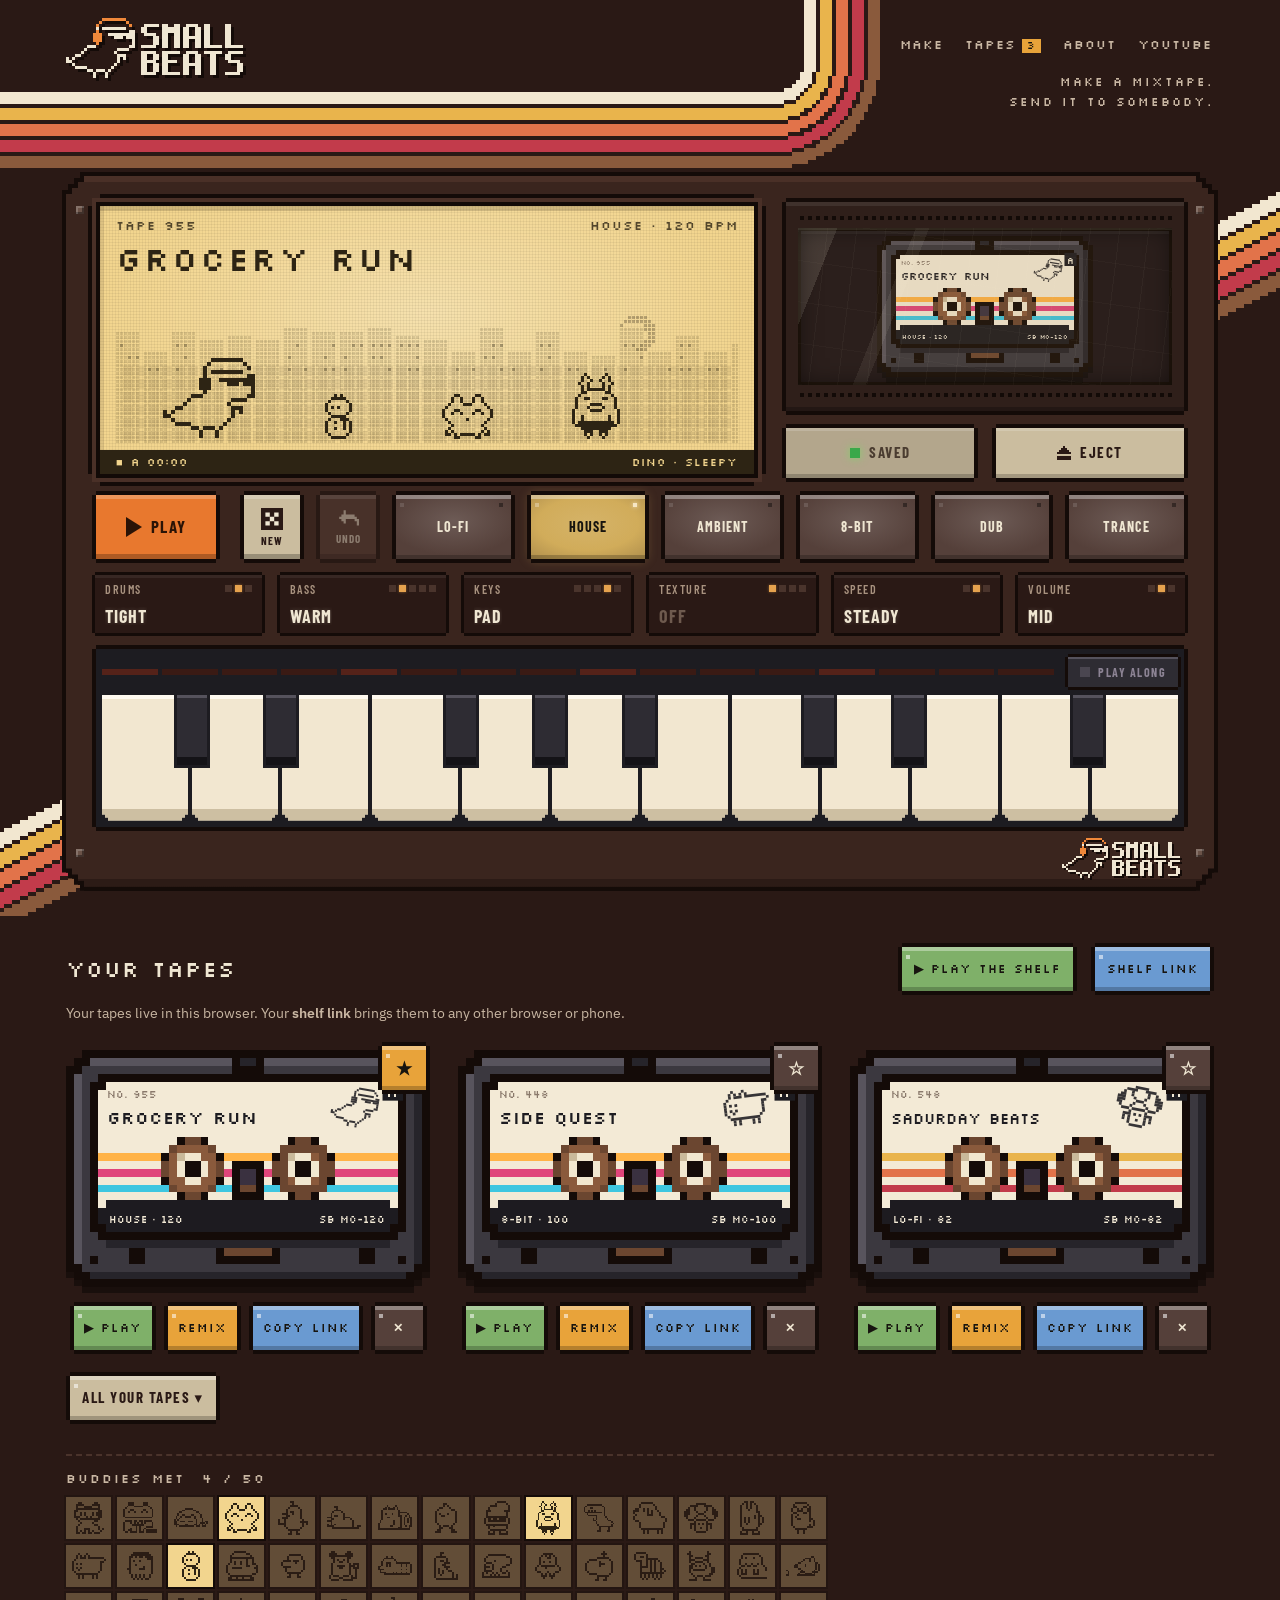
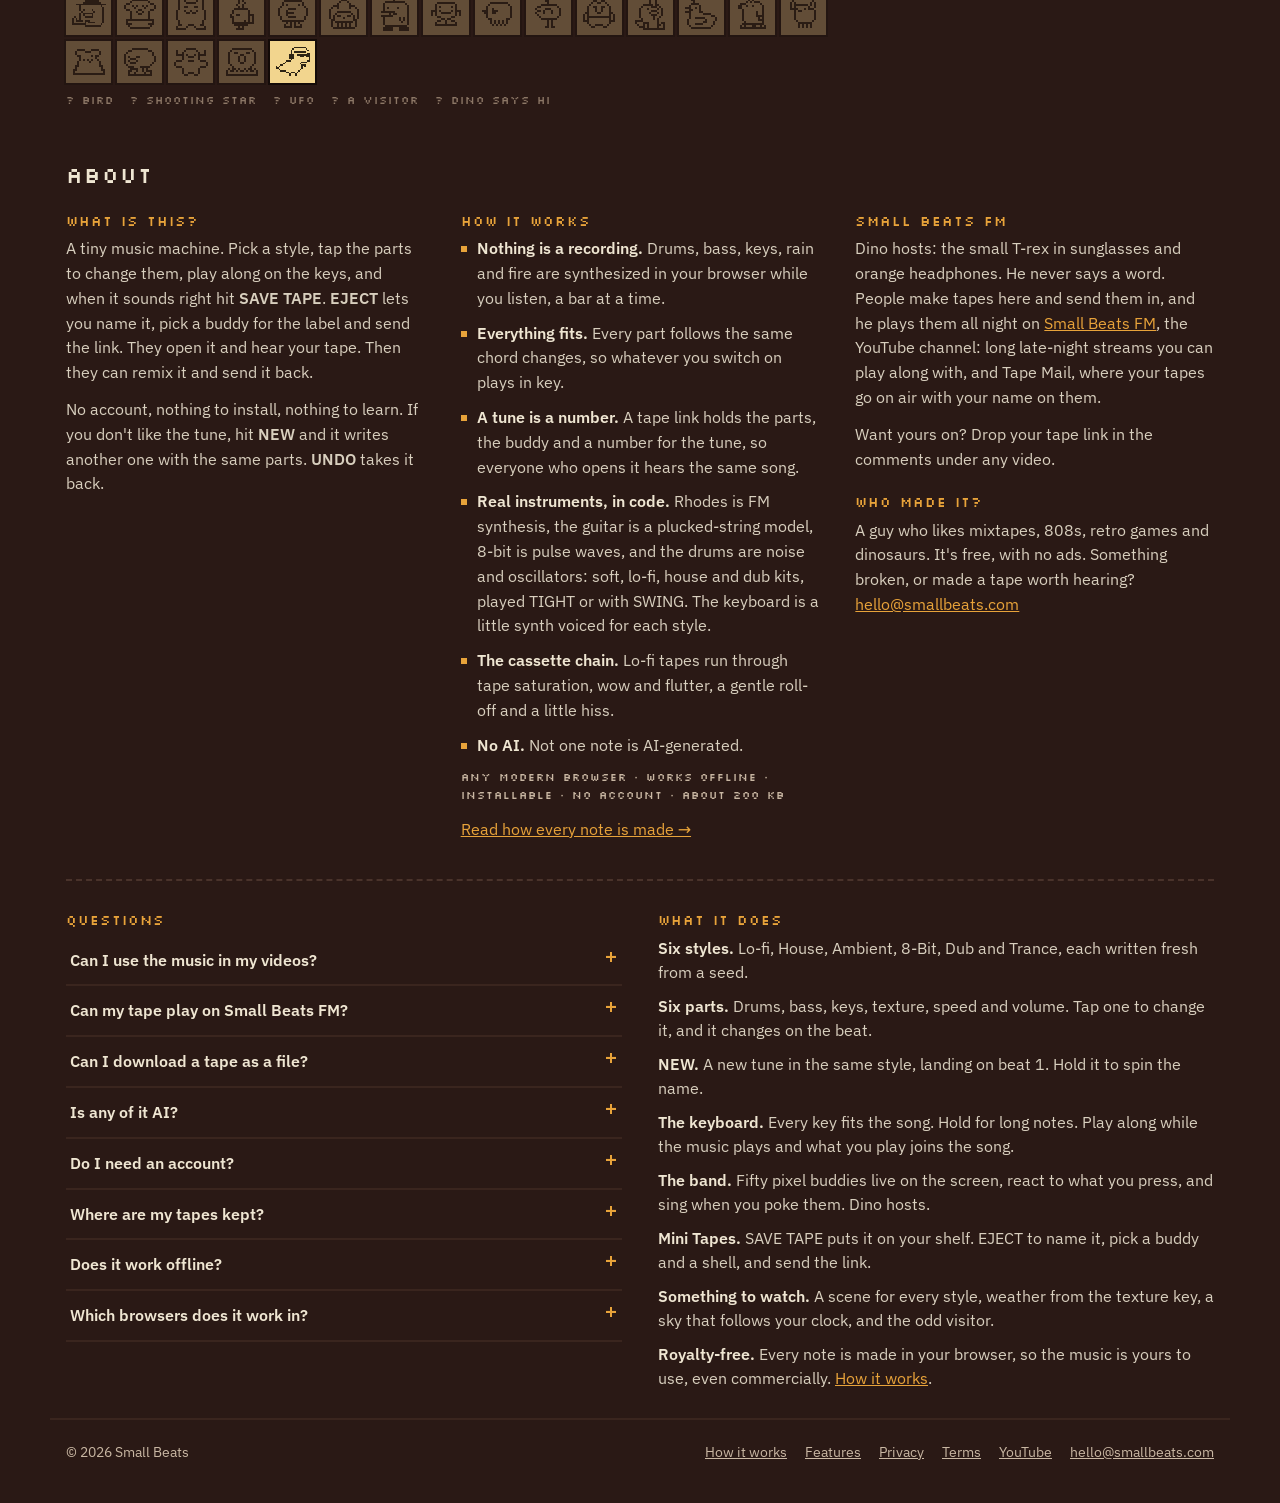
==== commit 142919a0: "lore" ====
--- a/index.html
+++ b/index.html
@@ -162,15 +162,17 @@
         <p><a href="how-it-works/">Read how every note is made →</a></p>
       </div>
       <div>
+        <h3>Small Beats FM</h3>
+        <p>Dino hosts: the small T-rex in sunglasses and orange headphones. He never says a word. People make tapes here and send them in, and he plays them all night on <a href="https://www.youtube.com/@smallbeatsfm" target="_blank" rel="noopener">Small Beats FM</a>, the YouTube channel: long late-night streams you can play along with, and Tape Mail, where your tapes go on air with your name on them.</p>
+        <p>Want yours on? Drop your tape link in the comments under any video.</p>
         <h3>Who made it?</h3>
-        <p>One person who grew up making mixtapes off the radio, with two tabby cats. It's free, with no ads.</p>
-        <p>Longer sessions are on <a href="https://www.youtube.com/@smallbeatsfm" target="_blank" rel="noopener">YouTube</a>. Something broken, or made a tape worth hearing? <a href="mailto:hello@smallbeats.com">hello@smallbeats.com</a></p>
+        <p>A guy who likes mixtapes, 808s, retro games and dinosaurs. It's free, with no ads. Something broken, or made a tape worth hearing? <a href="mailto:hello@smallbeats.com">hello@smallbeats.com</a></p>
       </div>
     </div>
     <div class="about-cols about-more">
       <div class="faq" id="faq">
         <h3>Questions</h3>
-        <details><summary>Can I use the music in my videos?</summary><p>Yes. The music is royalty-free: use it in videos, streams, podcasts, games or anything else, even commercially, with no fee and no need to ask. Credit is appreciated, not required. Because anyone can make the same tape, please don't register it with Content ID or resell it as a sample library. The details are in the <a href="terms.html">terms</a>.</p></details><details><summary>Can I download a tape as a file?</summary><p>Not as a file. The music is made live, so to keep it, record it: your phone or computer's screen recorder works, and so does OBS for longer recordings.</p></details><details><summary>Is any of it AI?</summary><p>No. Not one note is AI-generated. Everything is synthesized by code in your browser, from the tape's settings and a number for the tune.</p></details><details><summary>Do I need an account?</summary><p>No. There's nothing to sign up for and nothing to install. It's free, with no ads.</p></details><details><summary>Where are my tapes kept?</summary><p>In this browser, on this device. Your shelf link (under YOUR TAPES) holds every tape in one link: open it in any other browser or phone to bring them along. Private browsing windows forget everything when they close.</p></details><details><summary>Does it work offline?</summary><p>Yes, once the page has loaded. Add it to your home screen and it opens like an app. On iPhone it plays even with the ring switch on silent.</p></details><details><summary>Which browsers does it work in?</summary><p>Current Chrome, Edge, Safari and Firefox, on computers, phones and tablets.</p></details>
+        <details><summary>Can I use the music in my videos?</summary><p>Yes. The music is royalty-free: use it in videos, streams, podcasts, games or anything else, even commercially, with no fee and no need to ask. Credit is appreciated, not required. Because anyone can make the same tape, please don't register it with Content ID or resell it as a sample library. The details are in the <a href="terms.html">terms</a>.</p></details><details><summary>Can my tape play on Small Beats FM?</summary><p>Yes. Drop its link in the comments under any <a href="https://www.youtube.com/@smallbeatsfm" target="_blank" rel="noopener">Small Beats FM</a> video. Tape Mail picks from there, and every tape that plays is credited with the MIXED BY name on it.</p></details><details><summary>Can I download a tape as a file?</summary><p>Not as a file. The music is made live, so to keep it, record it: your phone or computer's screen recorder works, and so does OBS for longer recordings.</p></details><details><summary>Is any of it AI?</summary><p>No. Not one note is AI-generated. Everything is synthesized by code in your browser, from the tape's settings and a number for the tune.</p></details><details><summary>Do I need an account?</summary><p>No. There's nothing to sign up for and nothing to install. It's free, with no ads.</p></details><details><summary>Where are my tapes kept?</summary><p>In this browser, on this device. Your shelf link (under YOUR TAPES) holds every tape in one link: open it in any other browser or phone to bring them along. Private browsing windows forget everything when they close.</p></details><details><summary>Does it work offline?</summary><p>Yes, once the page has loaded. Add it to your home screen and it opens like an app. On iPhone it plays even with the ring switch on silent.</p></details><details><summary>Which browsers does it work in?</summary><p>Current Chrome, Edge, Safari and Firefox, on computers, phones and tablets.</p></details>
       </div>
       <div class="new" id="new">
         <h3>What it does</h3>
--- a/app.css
+++ b/app.css
@@ -579,3 +579,4 @@
   html:not(.broadcast) .kk-b{height:56%}
   html:not(.broadcast) .kk-w{box-shadow:inset 0 -12px 0 color-mix(in srgb,var(--glow) calc(var(--lv)*70%),#cdbfa2),inset 0 4px 0 #fffaf0;clip-path:polygon(0 0,100% 0,100% calc(100% - 6px),calc(100% - 3px) calc(100% - 6px),calc(100% - 3px) calc(100% - 3px),calc(100% - 6px) calc(100% - 3px),calc(100% - 6px) 100%,6px 100%,6px calc(100% - 3px),3px calc(100% - 3px),3px calc(100% - 6px),0 calc(100% - 6px))}
 }
+.about-cols p + h3{margin-top:22px} /* a second heading in an About column gets room above it */
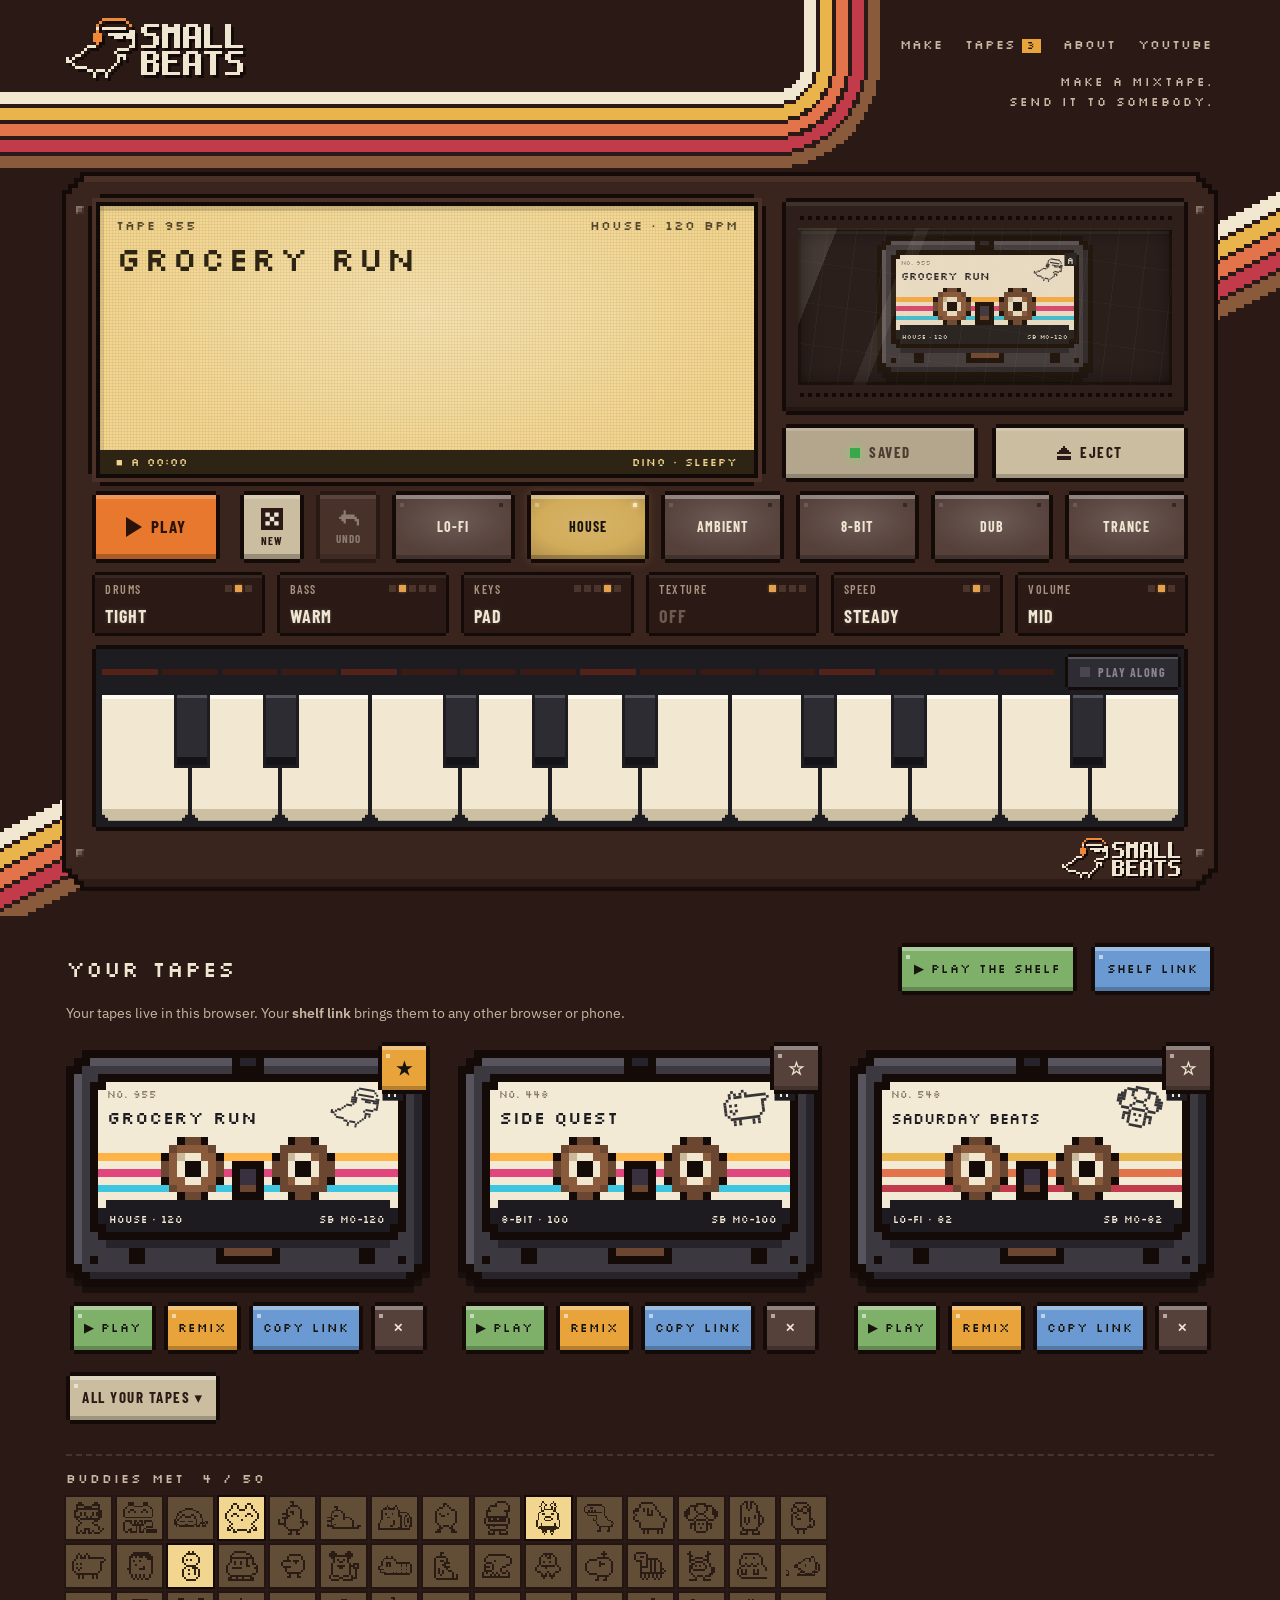
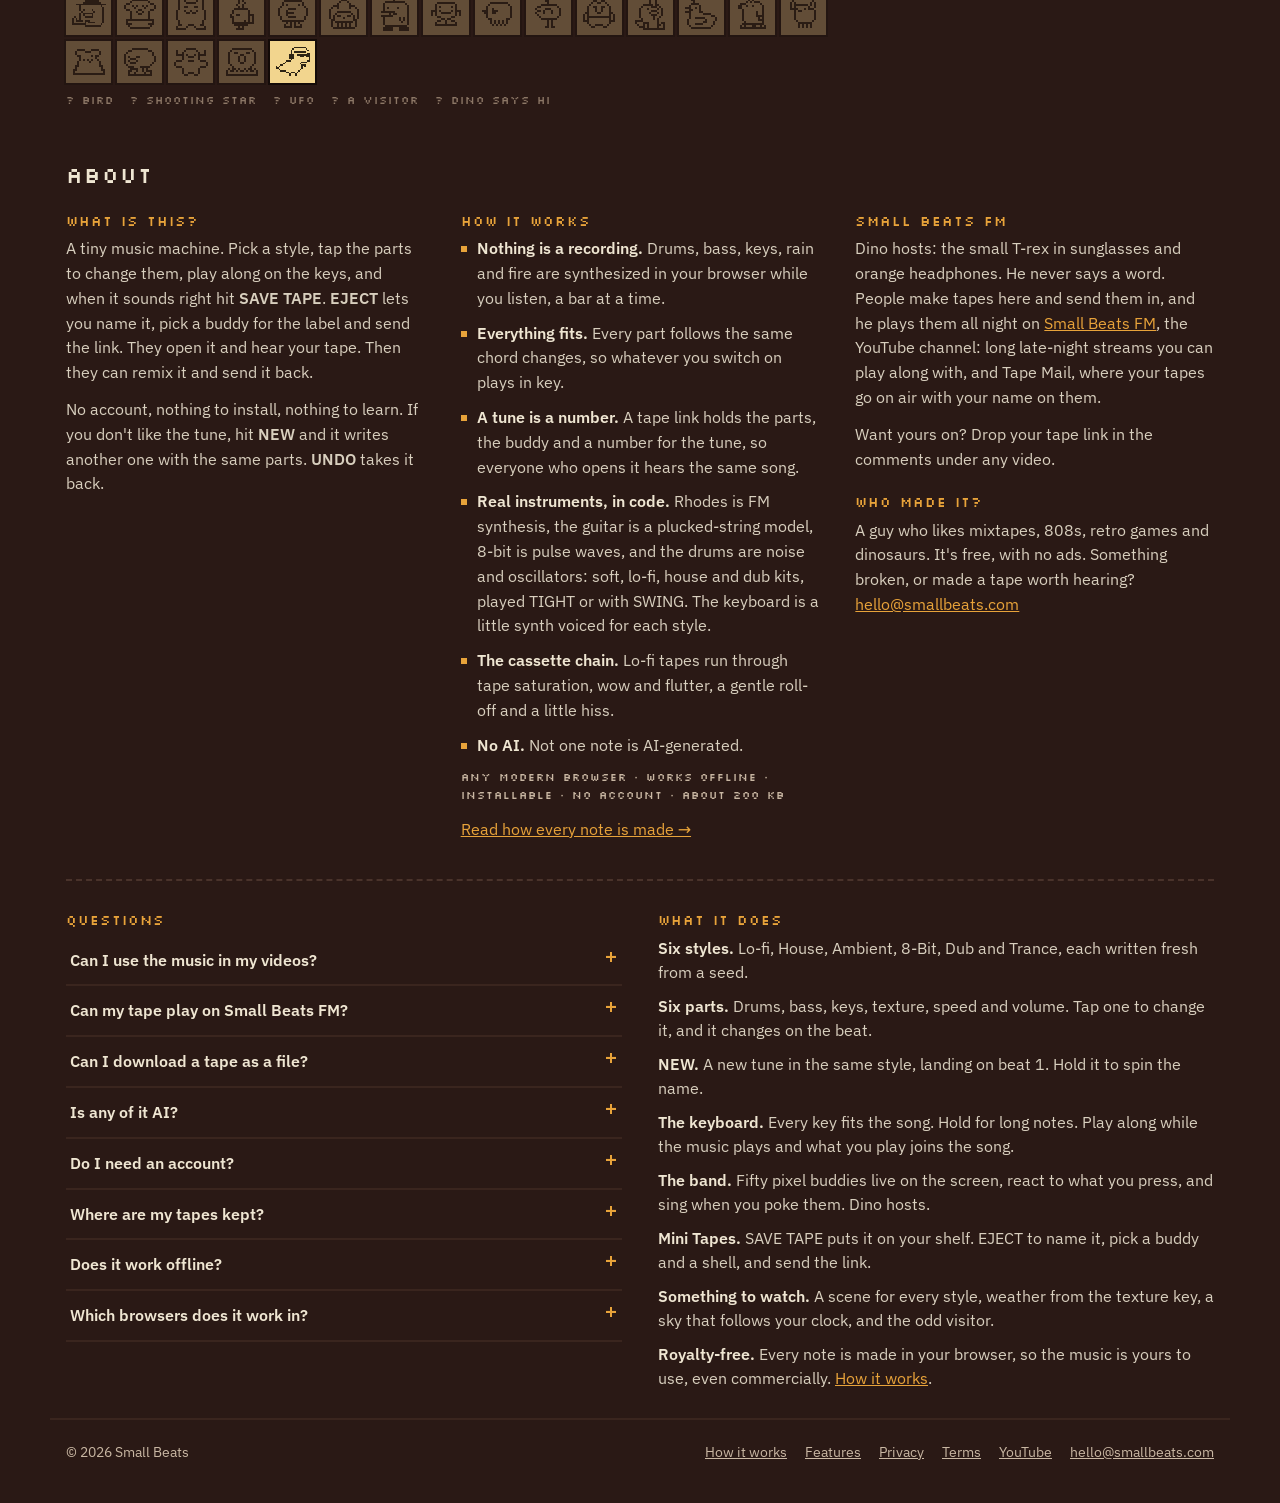
==== commit 1bfe1c8a: "404" ====
--- a/index.html
+++ b/index.html
@@ -2,6 +2,7 @@
 <html lang="en">
 <head>
 <meta charset="utf-8">
+<meta name="build" content="48">
 <meta name="viewport" content="width=device-width,initial-scale=1,viewport-fit=cover">
 <title>Small Beats · Make your own mixtape</title>
 <meta name="description" content="A tiny music machine in your browser. Pick a sound, tap in a few parts, play along on the keys and send the tape to somebody.">
@@ -24,7 +25,7 @@
 <link rel="apple-touch-icon" href="icons/apple-touch-icon.png">
 <link rel="manifest" href="manifest.webmanifest">
 <link rel="preload" href="fonts/silkscreen-400.woff2" as="font" type="font/woff2" crossorigin>
-<link rel="stylesheet" href="app.css">
+<link rel="stylesheet" href="app.css?v=48">
 <script type="application/ld+json">{"@context":"https://schema.org","@type":"WebApplication","name":"Small Beats","url":"https://smallbeats.com/","applicationCategory":"MusicApplication","operatingSystem":"Any (web browser)","offers":{"@type":"Offer","price":"0","priceCurrency":"USD"},"description":"A tiny music machine for making mixtapes in your browser.","sameAs":["https://www.youtube.com/@smallbeatsfm"]}</script>
 <script type="application/ld+json">{"@context": "https://schema.org", "@type": "FAQPage", "mainEntity": [{"@type": "Question", "name": "Can I use the music in my videos?", "acceptedAnswer": {"@type": "Answer", "text": "Yes. The music is royalty-free: use it in videos, streams, podcasts, games or anything else, even commercially, with no fee and no need to ask. Credit is appreciated, not required. Because anyone can make the same tape, please don't register it with Content ID or resell it as a sample library. The details are in the terms."}}, {"@type": "Question", "name": "Can I download a tape as a file?", "acceptedAnswer": {"@type": "Answer", "text": "Not as a file. The music is made live, so to keep it, record it: your phone or computer's screen recorder works, and so does OBS for longer recordings."}}, {"@type": "Question", "name": "Is any of it AI?", "acceptedAnswer": {"@type": "Answer", "text": "No. Not one note is AI-generated. Everything is synthesized by code in your browser, from the tape's settings and a number for the tune."}}, {"@type": "Question", "name": "Do I need an account?", "acceptedAnswer": {"@type": "Answer", "text": "No. There's nothing to sign up for and nothing to install. It's free, with no ads."}}, {"@type": "Question", "name": "Where are my tapes kept?", "acceptedAnswer": {"@type": "Answer", "text": "In this browser, on this device. Your shelf link (under YOUR TAPES) holds every tape in one link: open it in any other browser or phone to bring them along. Private browsing windows forget everything when they close."}}, {"@type": "Question", "name": "Does it work offline?", "acceptedAnswer": {"@type": "Answer", "text": "Yes, once the page has loaded. Add it to your home screen and it opens like an app. On iPhone it plays even with the ring switch on silent."}}, {"@type": "Question", "name": "Which browsers does it work in?", "acceptedAnswer": {"@type": "Answer", "text": "Current Chrome, Edge, Safari and Firefox, on computers, phones and tablets."}}]}</script>
 </head>
@@ -226,10 +227,10 @@
   </div>
 </div>
 
-<script src="analytics.js" defer></script>
-<script src="buddies.js" defer></script>
-<script src="engine.js" defer></script>
-<script src="composer.js" defer></script>
-<script src="app.js" defer></script>
+<script src="analytics.js?v=48" defer></script>
+<script src="buddies.js?v=48" defer></script>
+<script src="engine.js?v=48" defer></script>
+<script src="composer.js?v=48" defer></script>
+<script src="app.js?v=48" defer></script>
 </body>
 </html>
--- a/app.css
+++ b/app.css
@@ -530,7 +530,7 @@
   html:not(.broadcast) .sb1{padding:10px 10px 27px;gap:7px 8px;grid-template-areas:"scr scr scr" "play door rs" "keys keys keys" "kb kb kb" "dials dials dials"}
   html:not(.broadcast) .s1,html:not(.broadcast) .s2{top:6px}html:not(.broadcast) .s3,html:not(.broadcast) .s4{bottom:4px}
   html:not(.broadcast) .vfd-name{font-size:18px;margin:4px 0 0}
-  html:not(.broadcast) .stage{flex:none;min-height:0;height:clamp(84px,calc(100svh - 596px),210px)} /* a set height: a canvas left to size itself keeps whatever height it last had */
+  html:not(.broadcast) .stage{flex:none;min-height:0;height:clamp(112px,calc(100svh - 568px),220px)} /* a set height: a canvas left to size itself keeps whatever height it last had */
   html:not(.broadcast) .sb1{grid-template-rows:auto 74px}
   html:not(.broadcast) .door-win .cass{max-width:104px}
   html:not(.broadcast) .m-door,html:not(.broadcast) .mk-play,html:not(.broadcast) .m-recsend{min-height:0;height:74px;margin-top:0;margin-bottom:0}
@@ -580,3 +580,29 @@
   html:not(.broadcast) .kk-w{box-shadow:inset 0 -12px 0 color-mix(in srgb,var(--glow) calc(var(--lv)*70%),#cdbfa2),inset 0 4px 0 #fffaf0;clip-path:polygon(0 0,100% 0,100% calc(100% - 6px),calc(100% - 3px) calc(100% - 6px),calc(100% - 3px) calc(100% - 3px),calc(100% - 6px) calc(100% - 3px),calc(100% - 6px) 100%,6px 100%,6px calc(100% - 3px),3px calc(100% - 3px),3px calc(100% - 6px),0 calc(100% - 6px))}
 }
 .about-cols p + h3{margin-top:22px} /* a second heading in an About column gets room above it */
+/* the EJECT sheet: never taller than the visible screen (phones' toolbars included), and DONE stays in reach at the top while you scroll it */
+.sheet-panel{max-height:calc(100dvh - 40px)}
+@supports not (height:100dvh){.sheet-panel{max-height:85vh}}
+.sheet-head{position:sticky;top:-14px;z-index:3;background:var(--panel);margin:-14px calc(-1 * var(--gut)) 8px;padding:14px var(--gut) 10px;box-shadow:0 4px 0 rgba(0,0,0,.18)}
+/* a sticker slapped on: the tape jolts */
+.cass.slap{animation:slap .28s cubic-bezier(.3,1.8,.5,1)}
+@keyframes slap{0%{transform:scale(1)}30%{transform:scale(.965) rotate(-.6deg)}100%{transform:scale(1)}}
+@media (prefers-reduced-motion:reduce){.cass.slap{animation:none}}
+/* 16:9 broadcast: the machine exactly as people see it on a computer (the screen as tall as the tape door and SAVE/EJECT beside it,
+   PLAY and the style keys, the parts, the same taller keys), with the credits along the bottom. Nothing in it can be pressed */
+.broadcast:not(.bc-tall) .sb1{grid-template-columns:128px minmax(0,1fr) clamp(320px,37%,430px);grid-template-rows:auto auto;padding:22px 26px 26px;row-gap:12px;
+  grid-template-areas:"scr scr door" "scr scr rs" "play keys keys" "dials dials dials" "kb kb kb" "cred cred cred"}
+.broadcast:not(.bc-tall) .mk-play{display:flex!important}
+.broadcast:not(.bc-tall) .m-keys,.broadcast:not(.bc-tall) .m-recsend{display:grid!important}
+.broadcast:not(.bc-tall) .pp.loop{display:flex!important}
+.broadcast:not(.bc-tall) .mk-play,.broadcast:not(.bc-tall) .m-keys,.broadcast:not(.bc-tall) .m-recsend,.broadcast:not(.bc-tall) .pp{pointer-events:none}
+.broadcast:not(.bc-tall) .m-door{display:grid;grid-template-columns:1fr;grid-template-rows:8px auto 8px;gap:6px}
+.broadcast:not(.bc-tall) .grille{min-height:0}
+.broadcast:not(.bc-tall) .door-win{padding:8px 12px}
+.broadcast:not(.bc-tall) .door-win .cass{max-width:none;width:100%}
+.broadcast:not(.bc-tall) .bc-prog{display:none}
+.broadcast:not(.bc-tall) .m-screen{contain:size}
+.broadcast:not(.bc-tall) .stage{min-height:0;height:0}
+.broadcast:not(.bc-tall) .kb{height:126px}
+.broadcast:not(.bc-tall) .kk-b{height:56%}
+.broadcast:not(.bc-tall) .kk-w{box-shadow:inset 0 -12px 0 color-mix(in srgb,var(--glow) calc(var(--lv)*70%),#cdbfa2),inset 0 4px 0 #fffaf0;clip-path:polygon(0 0,100% 0,100% calc(100% - 6px),calc(100% - 3px) calc(100% - 6px),calc(100% - 3px) calc(100% - 3px),calc(100% - 6px) calc(100% - 3px),calc(100% - 6px) 100%,6px 100%,6px calc(100% - 3px),3px calc(100% - 3px),3px calc(100% - 6px),0 calc(100% - 6px))}
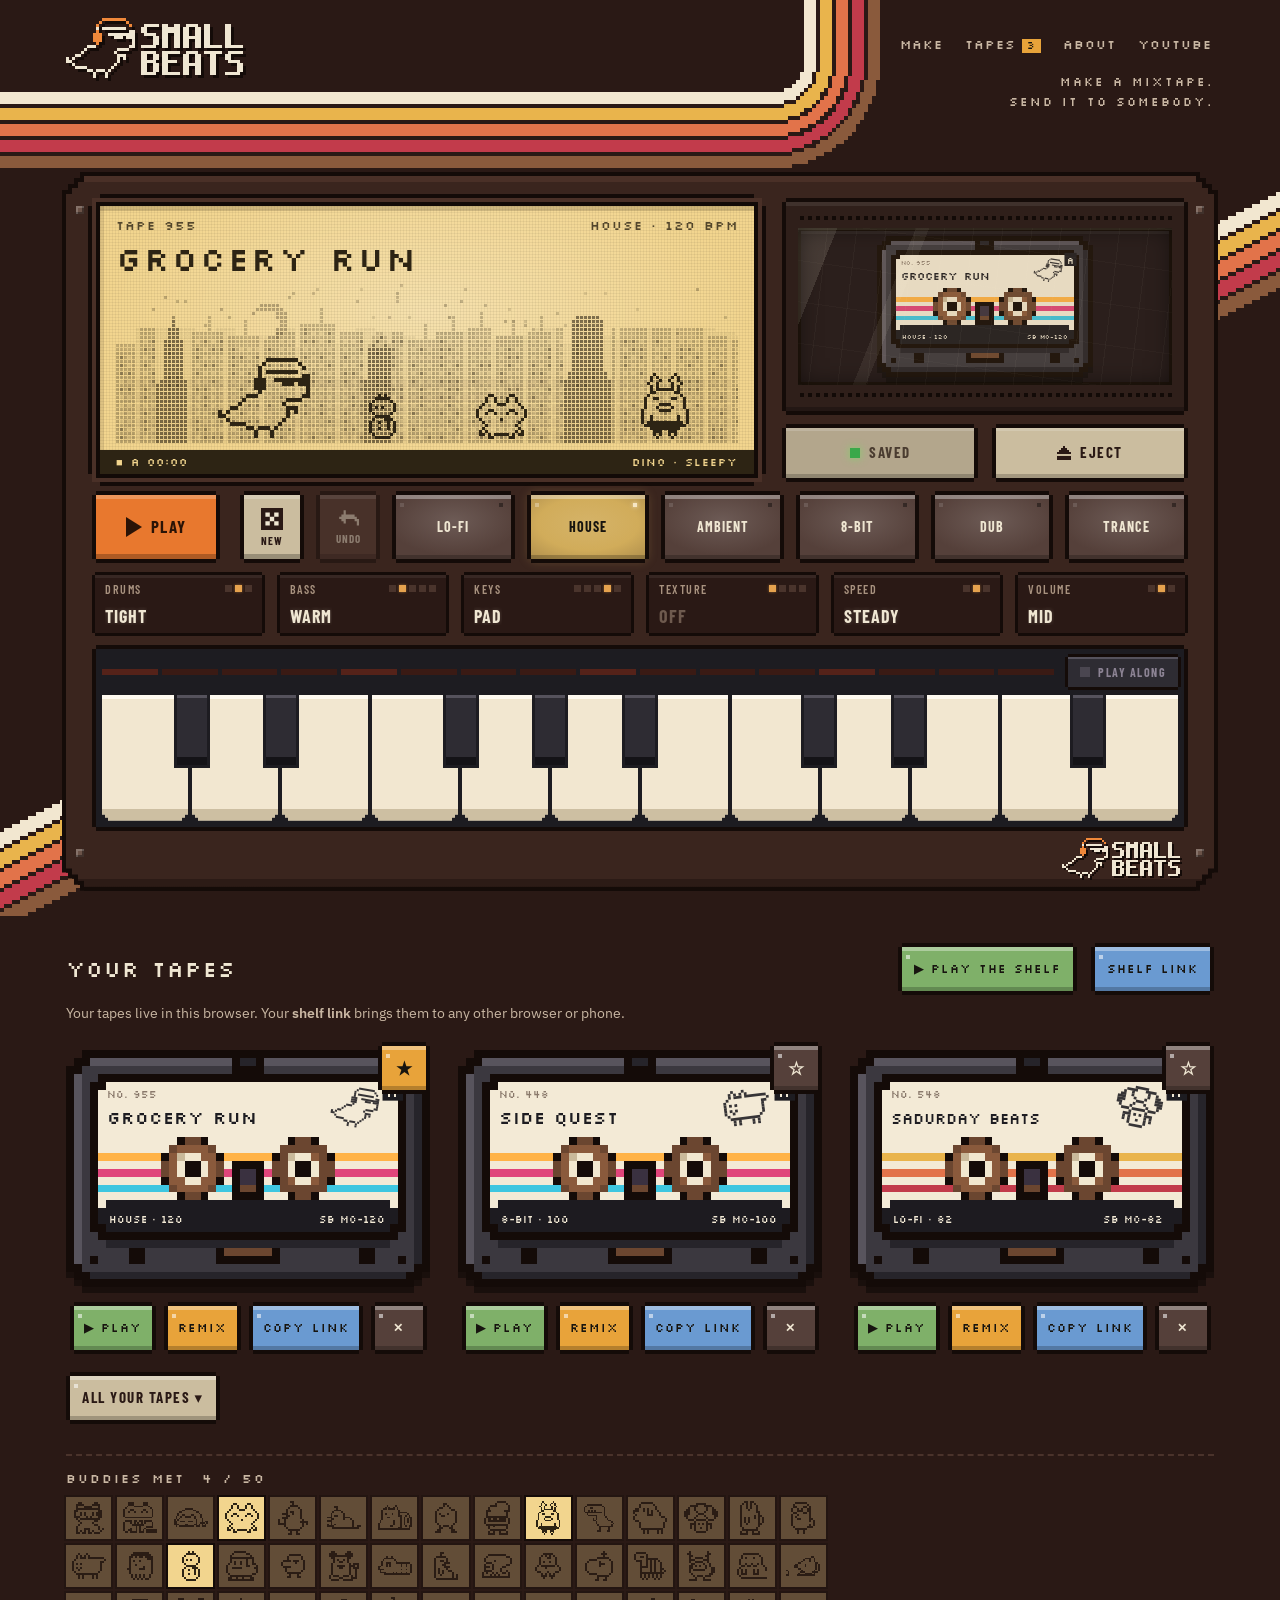
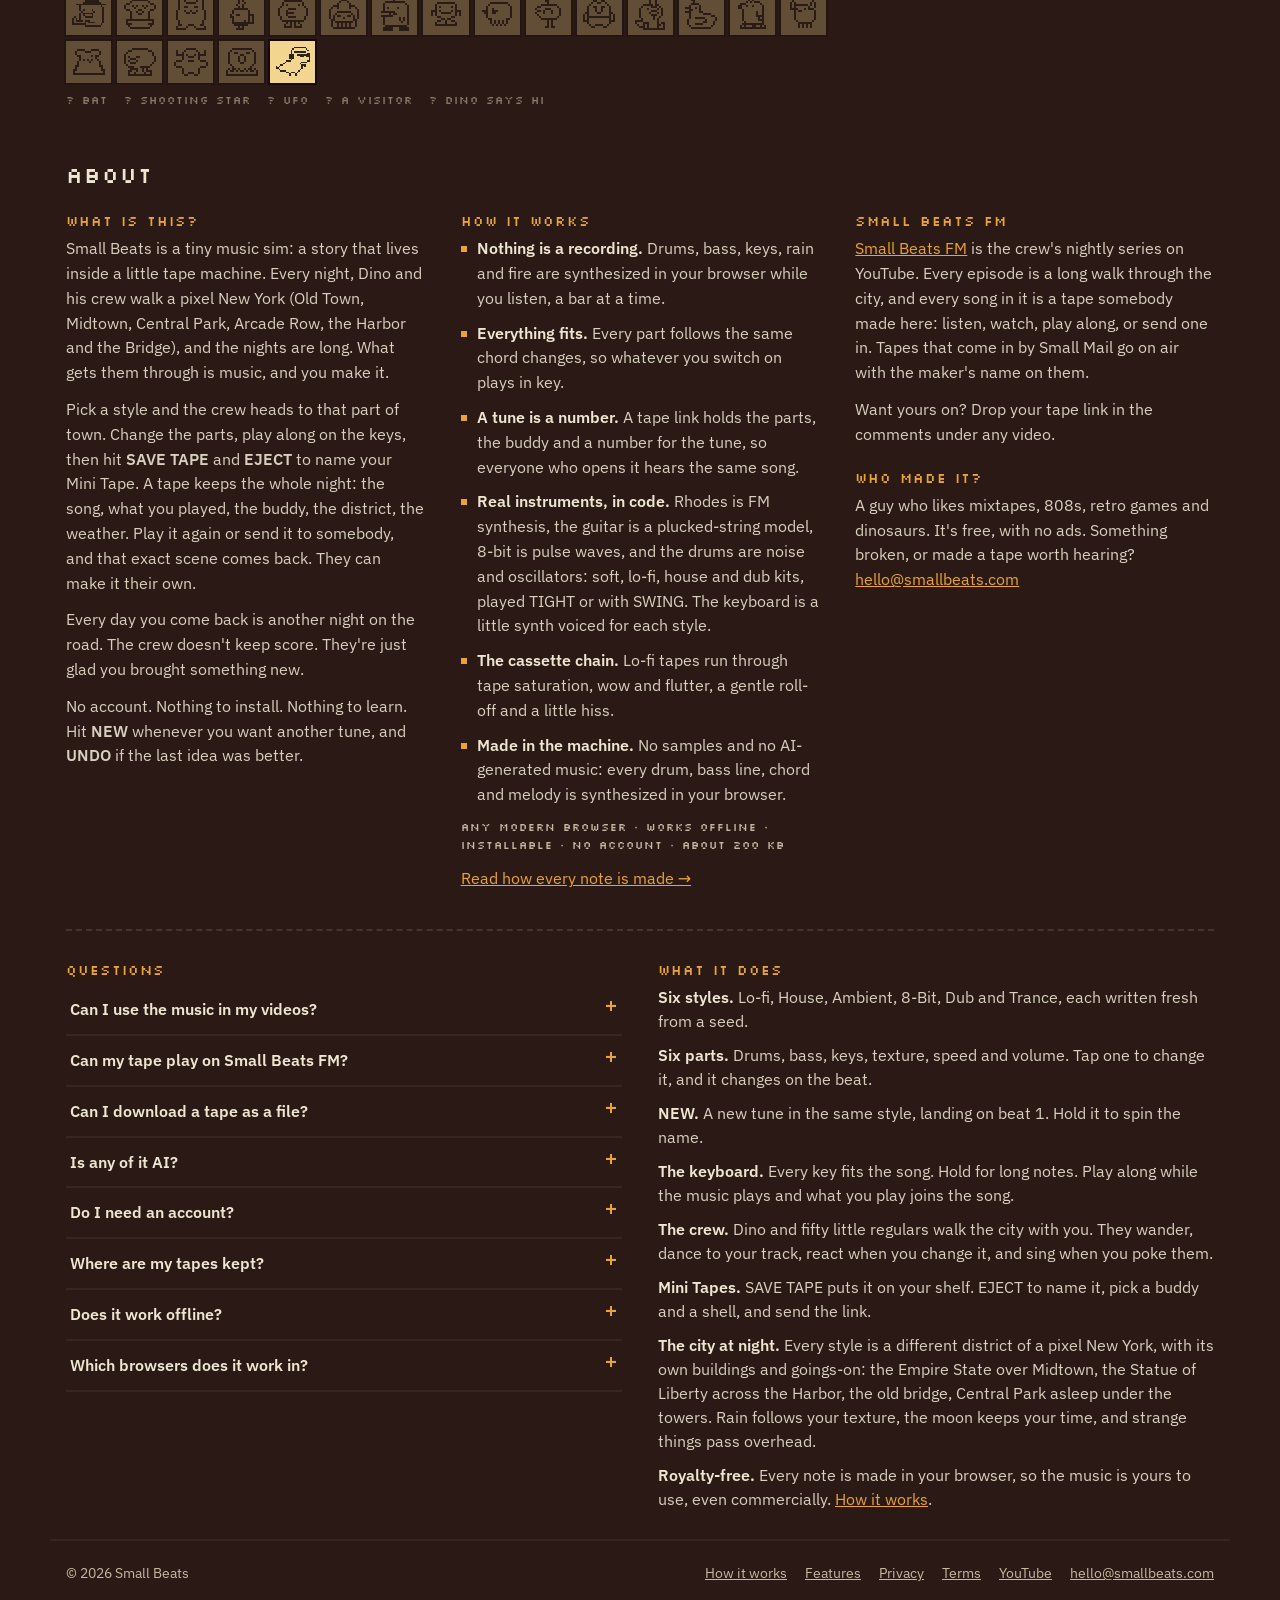
==== commit d1a244df: "central park" ====
--- a/index.html
+++ b/index.html
@@ -2,30 +2,30 @@
 <html lang="en">
 <head>
 <meta charset="utf-8">
-<meta name="build" content="48">
+<meta name="build" content="53">
 <meta name="viewport" content="width=device-width,initial-scale=1,viewport-fit=cover">
 <title>Small Beats · Make your own mixtape</title>
-<meta name="description" content="A tiny music machine in your browser. Pick a sound, tap in a few parts, play along on the keys and send the tape to somebody.">
+<meta name="description" content="A tiny music sim in your browser. Dino and his crew walk a pixel New York every night, and you make their soundtrack: make a mixtape, play along, save it to a Mini Tape and send it to somebody. No account. No AI.">
 <link rel="canonical" href="https://smallbeats.com/">
 <meta name="theme-color" content="#2a1915">
 <meta property="og:type" content="website">
 <meta property="og:site_name" content="Small Beats">
 <meta property="og:url" content="https://smallbeats.com/">
 <meta property="og:title" content="Small Beats · Make your own mixtape">
-<meta property="og:description" content="Pick a sound. Tap in a few parts. Play along. Send it to somebody.">
+<meta property="og:description" content="Dino and his crew walk the city every night. Make their soundtrack. Send it to somebody.">
 <meta property="og:image" content="https://smallbeats.com/og.png?v=17">
 <meta property="og:image:width" content="1200"><meta property="og:image:height" content="630">
 <meta property="og:image:alt" content="A graphite pixel microcassette labelled SMALL BEATS with Dino stamped on it, and the Small Beats logo: Dino drawn in yellow lines with orange headphones and sunglasses, next to the words Make your own mixtape.">
 <meta name="twitter:card" content="summary_large_image">
 <meta name="twitter:title" content="Small Beats · Make your own mixtape">
-<meta name="twitter:description" content="Pick a sound. Tap in a few parts. Play along. Send it to somebody.">
+<meta name="twitter:description" content="Dino and his crew walk the city every night. Make their soundtrack. Send it to somebody.">
 <meta name="twitter:image" content="https://smallbeats.com/og.png?v=17">
 <link rel="icon" href="favicon.ico" sizes="any">
 <link rel="icon" href="icons/favicon-32.png" sizes="32x32" type="image/png">
 <link rel="apple-touch-icon" href="icons/apple-touch-icon.png">
 <link rel="manifest" href="manifest.webmanifest">
 <link rel="preload" href="fonts/silkscreen-400.woff2" as="font" type="font/woff2" crossorigin>
-<link rel="stylesheet" href="app.css?v=48">
+<link rel="stylesheet" href="app.css?v=53">
 <script type="application/ld+json">{"@context":"https://schema.org","@type":"WebApplication","name":"Small Beats","url":"https://smallbeats.com/","applicationCategory":"MusicApplication","operatingSystem":"Any (web browser)","offers":{"@type":"Offer","price":"0","priceCurrency":"USD"},"description":"A tiny music machine for making mixtapes in your browser.","sameAs":["https://www.youtube.com/@smallbeatsfm"]}</script>
 <script type="application/ld+json">{"@context": "https://schema.org", "@type": "FAQPage", "mainEntity": [{"@type": "Question", "name": "Can I use the music in my videos?", "acceptedAnswer": {"@type": "Answer", "text": "Yes. The music is royalty-free: use it in videos, streams, podcasts, games or anything else, even commercially, with no fee and no need to ask. Credit is appreciated, not required. Because anyone can make the same tape, please don't register it with Content ID or resell it as a sample library. The details are in the terms."}}, {"@type": "Question", "name": "Can I download a tape as a file?", "acceptedAnswer": {"@type": "Answer", "text": "Not as a file. The music is made live, so to keep it, record it: your phone or computer's screen recorder works, and so does OBS for longer recordings."}}, {"@type": "Question", "name": "Is any of it AI?", "acceptedAnswer": {"@type": "Answer", "text": "No. Not one note is AI-generated. Everything is synthesized by code in your browser, from the tape's settings and a number for the tune."}}, {"@type": "Question", "name": "Do I need an account?", "acceptedAnswer": {"@type": "Answer", "text": "No. There's nothing to sign up for and nothing to install. It's free, with no ads."}}, {"@type": "Question", "name": "Where are my tapes kept?", "acceptedAnswer": {"@type": "Answer", "text": "In this browser, on this device. Your shelf link (under YOUR TAPES) holds every tape in one link: open it in any other browser or phone to bring them along. Private browsing windows forget everything when they close."}}, {"@type": "Question", "name": "Does it work offline?", "acceptedAnswer": {"@type": "Answer", "text": "Yes, once the page has loaded. Add it to your home screen and it opens like an app. On iPhone it plays even with the ring switch on silent."}}, {"@type": "Question", "name": "Which browsers does it work in?", "acceptedAnswer": {"@type": "Answer", "text": "Current Chrome, Edge, Safari and Firefox, on computers, phones and tablets."}}]}</script>
 </head>
@@ -41,22 +41,22 @@
 <main>
   <!-- a tape somebody sent you (shown when the address has ?tape=) -->
   <section class="shared-tape" id="shared" hidden aria-label="A tape somebody sent you">
-    <p class="kick" id="sharedKick">A TAPE FOR YOU</p>
+    <p class="kick" id="sharedKick">SOMEBODY SENT YOU A TAPE</p>
     <div class="shared-cass" id="sharedWrap"></div>
     <p class="shared-by" id="sharedBy"></p>
     <div class="row-btns">
       <button class="pb pb-big" type="button" id="sharedPlay" style="--c:var(--green)">▶ PLAY</button>
-      <button class="pb pb-big" type="button" id="sharedRemix" style="--c:var(--amber)">REMIX THIS TAPE</button>
-    </div>
-    <button class="linkish" type="button" id="sharedKeep">Keep it on my shelf</button>
+      <button class="pb pb-big" type="button" id="sharedRemix" style="--c:var(--amber)">MAKE IT YOURS</button>
+    </div>
+    <button class="linkish" type="button" id="sharedKeep">Keep this tape</button>
   </section>
 
   <!-- a whole shelf, from a shelf link (?shelf=) -->
   <section class="shared-tape shelf-in" id="shelfIn" hidden aria-label="A shelf of tapes">
-    <p class="kick" id="shelfInKick">A SHELF OF TAPES</p>
+    <p class="kick" id="shelfInKick">SOMEBODY SENT YOU A SHELF</p>
     <div class="rack shelf-in-rack" id="shelfInRack"></div>
     <p class="shared-by" id="shelfInMore"></p>
-    <div class="row-btns"><button class="pb pb-big" type="button" id="shelfInAdd" style="--c:var(--green)">PUT THEM ON MY SHELF</button></div>
+    <div class="row-btns"><button class="pb pb-big" type="button" id="shelfInAdd" style="--c:var(--green)">KEEP THESE TAPES</button></div>
     <p class="note" id="shelfInNote" aria-live="polite"></p>
   </section>
 
@@ -102,7 +102,7 @@
       <div class="m-credits" id="credits" hidden>
         <div class="cr-now"><span>NOW PLAYING</span><b id="crName"></b></div>
         <div class="cr-by"><span>MIXED BY</span><b id="crBy"></b></div>
-        <div class="cr-more"><span id="crNext"></span><b id="crAsk">DROP YOUR TAPE LINK IN THE COMMENTS</b></div>
+        <div class="cr-more"><span id="crNext"></span><b id="crAsk">SMALL MAIL IS OPEN · DROP YOUR TAPE IN THE COMMENTS</b></div>
       </div>
     </div>
   </section>
@@ -131,7 +131,7 @@
     <p class="rack-h">THE RACK</p>
     <div class="rack" id="rack"></div>
     <p class="hint rack-empty" id="rackEmpty">Save more tapes and they stack up here. Star the ones you love to keep them up front.</p>
-    <p class="rack-h">FROM FRIENDS</p>
+    <p class="rack-h">SMALL MAIL</p>
     <div class="rack" id="friends"></div>
     <p class="hint rack-empty" id="friendsEmpty">Tapes people send you land here, with their name on them.</p>
     </details>
@@ -146,8 +146,10 @@
     <div class="about-cols">
       <div>
         <h3>What is this?</h3>
-        <p>A tiny music machine. Pick a style, tap the parts to change them, play along on the keys, and when it sounds right hit <b>SAVE TAPE</b>. <b>EJECT</b> lets you name it, pick a buddy for the label and send the link. They open it and hear your tape. Then they can remix it and send it back.</p>
-        <p>No account, nothing to install, nothing to learn. If you don't like the tune, hit <b>NEW</b> and it writes another one with the same parts. <b>UNDO</b> takes it back.</p>
+        <p>Small Beats is a tiny music sim: a story that lives inside a little tape machine. Every night, Dino and his crew walk a pixel New York (Old Town, Midtown, Central Park, Arcade Row, the Harbor and the Bridge), and the nights are long. What gets them through is music, and you make it.</p>
+        <p>Pick a style and the crew heads to that part of town. Change the parts, play along on the keys, then hit <b>SAVE TAPE</b> and <b>EJECT</b> to name your Mini Tape. A tape keeps the whole night: the song, what you played, the buddy, the district, the weather. Play it again or send it to somebody, and that exact scene comes back. They can make it their own.</p>
+        <p>Every day you come back is another night on the road. The crew doesn't keep score. They're just glad you brought something new.</p>
+        <p>No account. Nothing to install. Nothing to learn. Hit <b>NEW</b> whenever you want another tune, and <b>UNDO</b> if the last idea was better.</p>
       </div>
       <div>
         <h3>How it works</h3>
@@ -157,14 +159,14 @@
           <li><b>A tune is a number.</b> A tape link holds the parts, the buddy and a number for the tune, so everyone who opens it hears the same song.</li>
           <li><b>Real instruments, in code.</b> Rhodes is FM synthesis, the guitar is a plucked-string model, 8-bit is pulse waves, and the drums are noise and oscillators: soft, lo-fi, house and dub kits, played TIGHT or with SWING. The keyboard is a little synth voiced for each style.</li>
           <li><b>The cassette chain.</b> Lo-fi tapes run through tape saturation, wow and flutter, a gentle roll-off and a little hiss.</li>
-          <li><b>No AI.</b> Not one note is AI-generated.</li>
+          <li><b>Made in the machine.</b> No samples and no AI-generated music: every drum, bass line, chord and melody is synthesized in your browser.</li>
         </ul>
         <p class="specs">Any modern browser · works offline · installable · no account · about 200 KB</p>
         <p><a href="how-it-works/">Read how every note is made →</a></p>
       </div>
       <div>
         <h3>Small Beats FM</h3>
-        <p>Dino hosts: the small T-rex in sunglasses and orange headphones. He never says a word. People make tapes here and send them in, and he plays them all night on <a href="https://www.youtube.com/@smallbeatsfm" target="_blank" rel="noopener">Small Beats FM</a>, the YouTube channel: long late-night streams you can play along with, and Tape Mail, where your tapes go on air with your name on them.</p>
+        <p><a href="https://www.youtube.com/@smallbeatsfm" target="_blank" rel="noopener">Small Beats FM</a> is the crew's nightly series on YouTube. Every episode is a long walk through the city, and every song in it is a tape somebody made here: listen, watch, play along, or send one in. Tapes that come in by Small Mail go on air with the maker's name on them.</p>
         <p>Want yours on? Drop your tape link in the comments under any video.</p>
         <h3>Who made it?</h3>
         <p>A guy who likes mixtapes, 808s, retro games and dinosaurs. It's free, with no ads. Something broken, or made a tape worth hearing? <a href="mailto:hello@smallbeats.com">hello@smallbeats.com</a></p>
@@ -173,7 +175,7 @@
     <div class="about-cols about-more">
       <div class="faq" id="faq">
         <h3>Questions</h3>
-        <details><summary>Can I use the music in my videos?</summary><p>Yes. The music is royalty-free: use it in videos, streams, podcasts, games or anything else, even commercially, with no fee and no need to ask. Credit is appreciated, not required. Because anyone can make the same tape, please don't register it with Content ID or resell it as a sample library. The details are in the <a href="terms.html">terms</a>.</p></details><details><summary>Can my tape play on Small Beats FM?</summary><p>Yes. Drop its link in the comments under any <a href="https://www.youtube.com/@smallbeatsfm" target="_blank" rel="noopener">Small Beats FM</a> video. Tape Mail picks from there, and every tape that plays is credited with the MIXED BY name on it.</p></details><details><summary>Can I download a tape as a file?</summary><p>Not as a file. The music is made live, so to keep it, record it: your phone or computer's screen recorder works, and so does OBS for longer recordings.</p></details><details><summary>Is any of it AI?</summary><p>No. Not one note is AI-generated. Everything is synthesized by code in your browser, from the tape's settings and a number for the tune.</p></details><details><summary>Do I need an account?</summary><p>No. There's nothing to sign up for and nothing to install. It's free, with no ads.</p></details><details><summary>Where are my tapes kept?</summary><p>In this browser, on this device. Your shelf link (under YOUR TAPES) holds every tape in one link: open it in any other browser or phone to bring them along. Private browsing windows forget everything when they close.</p></details><details><summary>Does it work offline?</summary><p>Yes, once the page has loaded. Add it to your home screen and it opens like an app. On iPhone it plays even with the ring switch on silent.</p></details><details><summary>Which browsers does it work in?</summary><p>Current Chrome, Edge, Safari and Firefox, on computers, phones and tablets.</p></details>
+        <details><summary>Can I use the music in my videos?</summary><p>Yes. The music is royalty-free: use it in videos, streams, podcasts, games or anything else, even commercially, with no fee and no need to ask. Credit is appreciated, not required. Because anyone can make the same tape, please don't register it with Content ID or resell it as a sample library. The details are in the <a href="terms.html">terms</a>.</p></details><details><summary>Can my tape play on Small Beats FM?</summary><p>Yes. Drop its link in the comments under any <a href="https://www.youtube.com/@smallbeatsfm" target="_blank" rel="noopener">Small Beats FM</a> video. Small Mail picks from there, and every tape that plays is credited with the MIXED BY name on it.</p></details><details><summary>Can I download a tape as a file?</summary><p>Not as a file. The music is made live, so to keep it, record it: your phone or computer's screen recorder works, and so does OBS for longer recordings.</p></details><details><summary>Is any of it AI?</summary><p>No. Not one note is AI-generated. Everything is synthesized by code in your browser, from the tape's settings and a number for the tune.</p></details><details><summary>Do I need an account?</summary><p>No. There's nothing to sign up for and nothing to install. It's free, with no ads.</p></details><details><summary>Where are my tapes kept?</summary><p>In this browser, on this device. Your shelf link (under YOUR TAPES) holds every tape in one link: open it in any other browser or phone to bring them along. Private browsing windows forget everything when they close.</p></details><details><summary>Does it work offline?</summary><p>Yes, once the page has loaded. Add it to your home screen and it opens like an app. On iPhone it plays even with the ring switch on silent.</p></details><details><summary>Which browsers does it work in?</summary><p>Current Chrome, Edge, Safari and Firefox, on computers, phones and tablets.</p></details>
       </div>
       <div class="new" id="new">
         <h3>What it does</h3>
@@ -182,9 +184,9 @@
           <li><b>Six parts.</b> Drums, bass, keys, texture, speed and volume. Tap one to change it, and it changes on the beat.</li>
           <li><b>NEW.</b> A new tune in the same style, landing on beat 1. Hold it to spin the name.</li>
           <li><b>The keyboard.</b> Every key fits the song. Hold for long notes. Play along while the music plays and what you play joins the song.</li>
-          <li><b>The band.</b> Fifty pixel buddies live on the screen, react to what you press, and sing when you poke them. Dino hosts.</li>
+          <li><b>The crew.</b> Dino and fifty little regulars walk the city with you. They wander, dance to your track, react when you change it, and sing when you poke them.</li>
           <li><b>Mini Tapes.</b> SAVE TAPE puts it on your shelf. EJECT to name it, pick a buddy and a shell, and send the link.</li>
-          <li><b>Something to watch.</b> A scene for every style, weather from the texture key, a sky that follows your clock, and the odd visitor.</li>
+          <li><b>The city at night.</b> Every style is a different district of a pixel New York, with its own buildings and goings-on: the Empire State over Midtown, the Statue of Liberty across the Harbor, the old bridge, Central Park asleep under the towers. Rain follows your texture, the moon keeps your time, and strange things pass overhead.</li>
           <li><b>Royalty-free.</b> Every note is made in your browser, so the music is yours to use, even commercially. <a href="how-it-works/">How it works</a>.</li>
         </ul>
       </div>
@@ -227,10 +229,10 @@
   </div>
 </div>
 
-<script src="analytics.js?v=48" defer></script>
-<script src="buddies.js?v=48" defer></script>
-<script src="engine.js?v=48" defer></script>
-<script src="composer.js?v=48" defer></script>
-<script src="app.js?v=48" defer></script>
+<script src="analytics.js?v=53" defer></script>
+<script src="buddies.js?v=53" defer></script>
+<script src="engine.js?v=53" defer></script>
+<script src="composer.js?v=53" defer></script>
+<script src="app.js?v=53" defer></script>
 </body>
 </html>
--- a/app.css
+++ b/app.css
@@ -559,7 +559,8 @@
 .broadcast .dial.pressed{transform:translateY(3px);filter:brightness(1.18)}
 .cr-qr{display:flex;align-items:center;gap:10px;margin:4px 4px 4px 2px}
 .cr-qr canvas{display:block;width:66px;height:66px;image-rendering:pixelated;box-shadow:0 0 0 3px var(--line)}
-.broadcast:not(.bc-tall) .cr-now b,.broadcast:not(.bc-tall) .cr-by b,.broadcast:not(.bc-tall) .cr-more b{white-space:nowrap}
+.broadcast:not(.bc-tall) .cr-now b,.broadcast:not(.bc-tall) .cr-by b{white-space:nowrap}
+.broadcast:not(.bc-tall) .cr-more{flex:1 1 0;min-width:0}.broadcast:not(.bc-tall) .cr-more b,.broadcast:not(.bc-tall) .cr-more span{line-height:1.5}
 .broadcast:not(.bc-tall) .m-credits{gap:18px}
 .cr-qr span{font:400 10px/1.6 Silk;letter-spacing:1.5px;color:#ffd36b;text-align:right}
 .cr-logo{display:block;flex:0 0 auto;align-self:center;width:118px;height:40px;margin:0 10px 0 8px;image-rendering:pixelated;filter:drop-shadow(3px 3px 0 var(--line))}
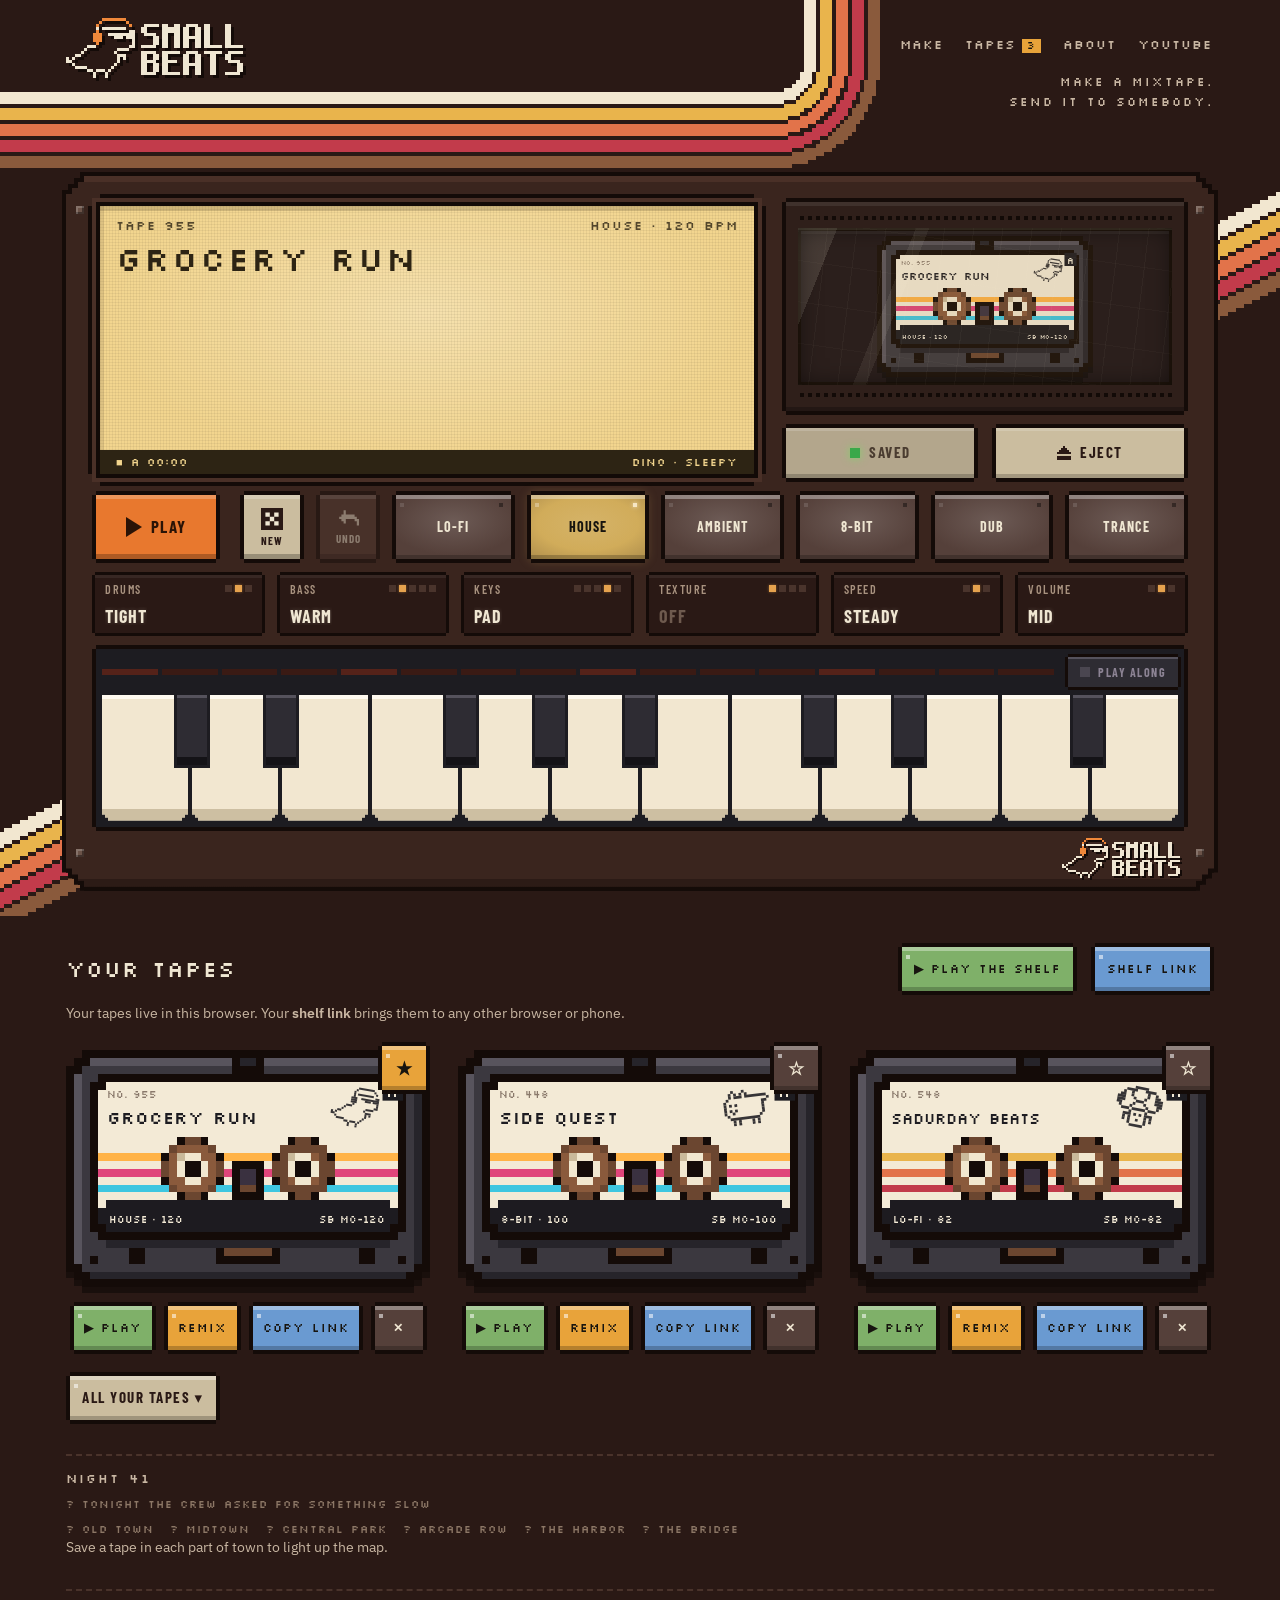
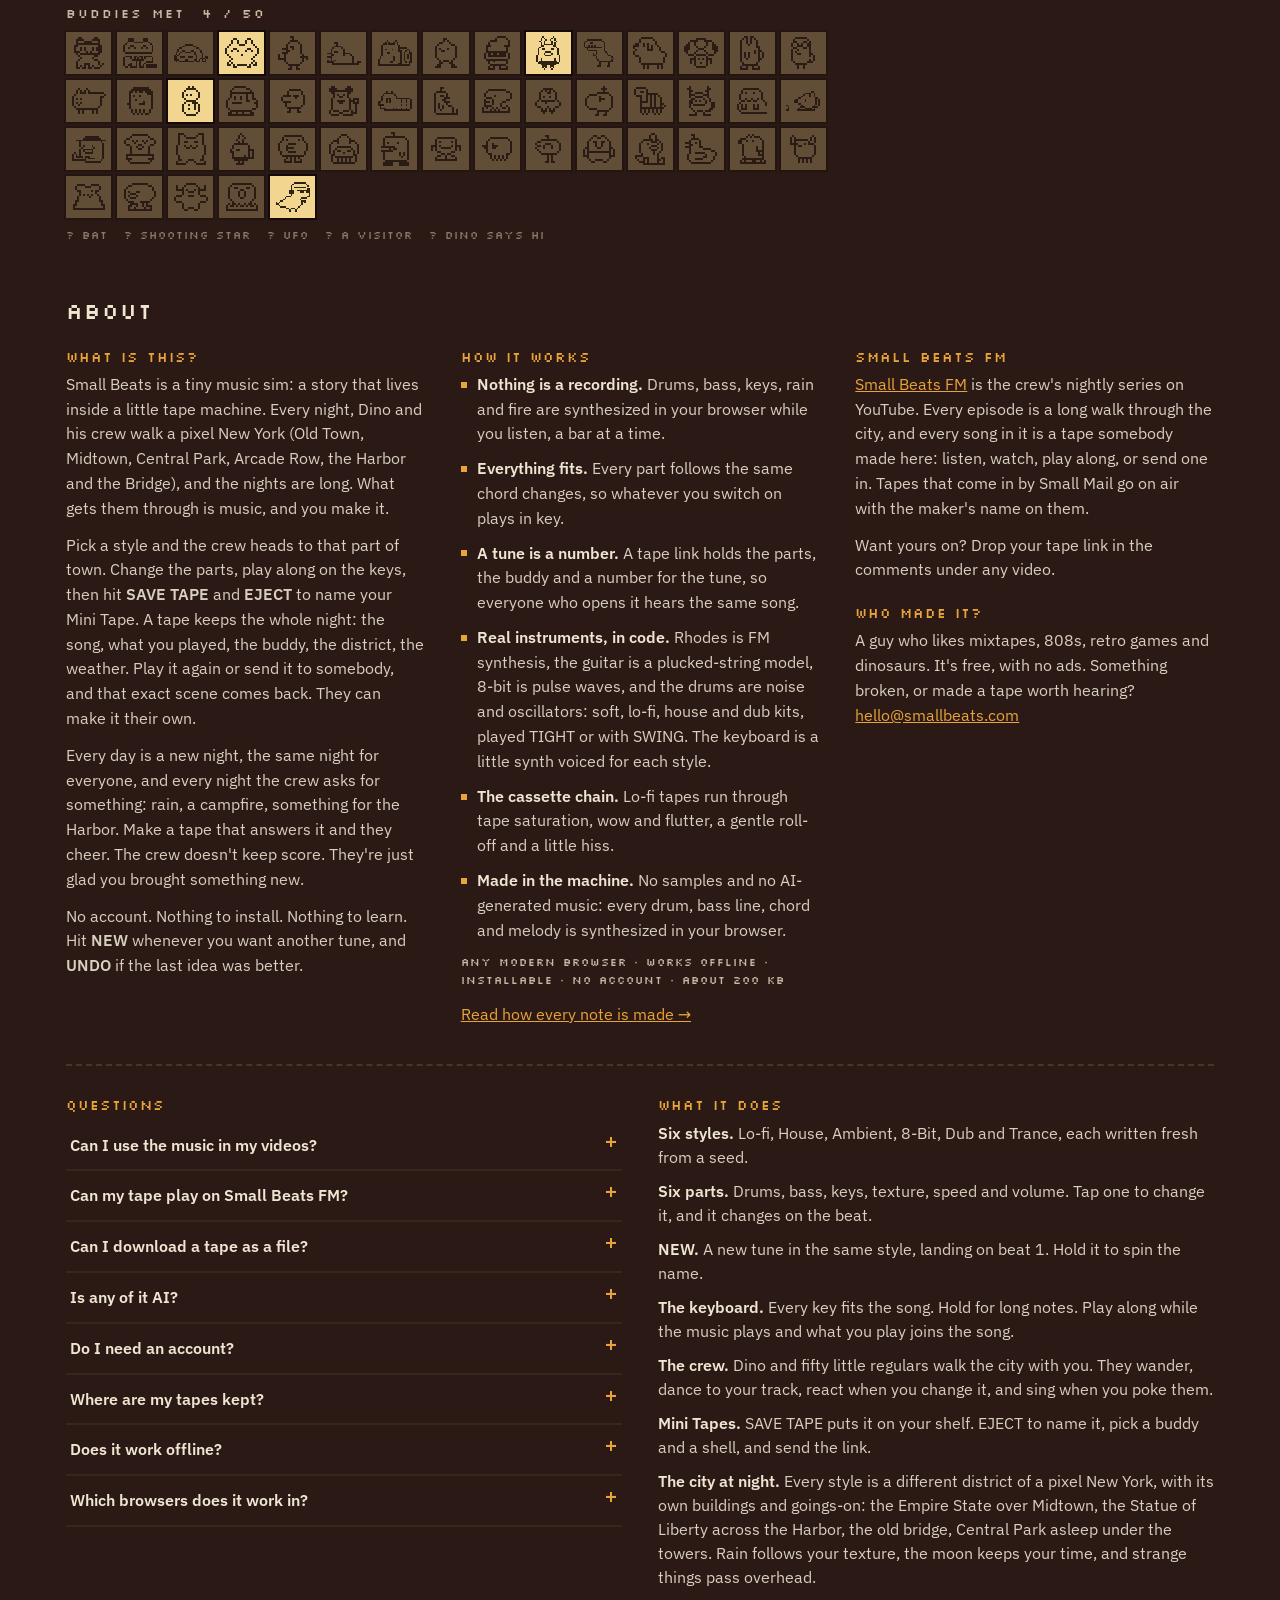
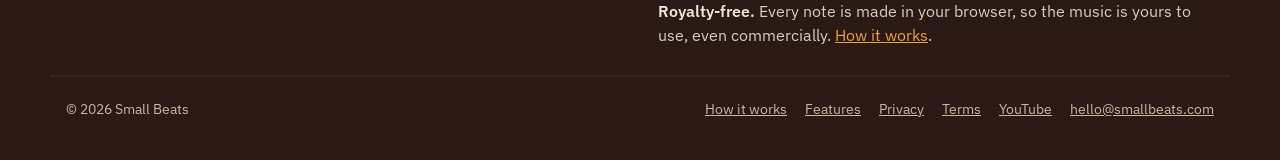
==== commit dba6bfc9: "episodes" ====
--- a/index.html
+++ b/index.html
@@ -2,7 +2,7 @@
 <html lang="en">
 <head>
 <meta charset="utf-8">
-<meta name="build" content="53">
+<meta name="build" content="54">
 <meta name="viewport" content="width=device-width,initial-scale=1,viewport-fit=cover">
 <title>Small Beats · Make your own mixtape</title>
 <meta name="description" content="A tiny music sim in your browser. Dino and his crew walk a pixel New York every night, and you make their soundtrack: make a mixtape, play along, save it to a Mini Tape and send it to somebody. No account. No AI.">
@@ -25,7 +25,7 @@
 <link rel="apple-touch-icon" href="icons/apple-touch-icon.png">
 <link rel="manifest" href="manifest.webmanifest">
 <link rel="preload" href="fonts/silkscreen-400.woff2" as="font" type="font/woff2" crossorigin>
-<link rel="stylesheet" href="app.css?v=53">
+<link rel="stylesheet" href="app.css?v=54">
 <script type="application/ld+json">{"@context":"https://schema.org","@type":"WebApplication","name":"Small Beats","url":"https://smallbeats.com/","applicationCategory":"MusicApplication","operatingSystem":"Any (web browser)","offers":{"@type":"Offer","price":"0","priceCurrency":"USD"},"description":"A tiny music machine for making mixtapes in your browser.","sameAs":["https://www.youtube.com/@smallbeatsfm"]}</script>
 <script type="application/ld+json">{"@context": "https://schema.org", "@type": "FAQPage", "mainEntity": [{"@type": "Question", "name": "Can I use the music in my videos?", "acceptedAnswer": {"@type": "Answer", "text": "Yes. The music is royalty-free: use it in videos, streams, podcasts, games or anything else, even commercially, with no fee and no need to ask. Credit is appreciated, not required. Because anyone can make the same tape, please don't register it with Content ID or resell it as a sample library. The details are in the terms."}}, {"@type": "Question", "name": "Can I download a tape as a file?", "acceptedAnswer": {"@type": "Answer", "text": "Not as a file. The music is made live, so to keep it, record it: your phone or computer's screen recorder works, and so does OBS for longer recordings."}}, {"@type": "Question", "name": "Is any of it AI?", "acceptedAnswer": {"@type": "Answer", "text": "No. Not one note is AI-generated. Everything is synthesized by code in your browser, from the tape's settings and a number for the tune."}}, {"@type": "Question", "name": "Do I need an account?", "acceptedAnswer": {"@type": "Answer", "text": "No. There's nothing to sign up for and nothing to install. It's free, with no ads."}}, {"@type": "Question", "name": "Where are my tapes kept?", "acceptedAnswer": {"@type": "Answer", "text": "In this browser, on this device. Your shelf link (under YOUR TAPES) holds every tape in one link: open it in any other browser or phone to bring them along. Private browsing windows forget everything when they close."}}, {"@type": "Question", "name": "Does it work offline?", "acceptedAnswer": {"@type": "Answer", "text": "Yes, once the page has loaded. Add it to your home screen and it opens like an app. On iPhone it plays even with the ring switch on silent."}}, {"@type": "Question", "name": "Which browsers does it work in?", "acceptedAnswer": {"@type": "Answer", "text": "Current Chrome, Edge, Safari and Firefox, on computers, phones and tablets."}}]}</script>
 </head>
@@ -135,6 +135,10 @@
     <div class="rack" id="friends"></div>
     <p class="hint rack-empty" id="friendsEmpty">Tapes people send you land here, with their name on them.</p>
     </details>
+    <p class="rack-h">NIGHT <span id="nightN"></span> <span class="met-count" id="myNights"></span></p>
+    <p class="met-seen" id="tonight"></p>
+    <p class="met-seen" id="city" aria-label="The districts you've made a tape in"></p>
+    <p class="hint rack-empty" id="cityHint">Save a tape in each part of town to light up the map.</p>
     <p class="rack-h">BUDDIES MET <span class="met-count" id="metCount"></span></p>
     <div class="met" id="met" aria-label="Buddies you've seen on the screen"></div>
     <p class="met-seen" id="metSeen"></p>
@@ -148,7 +152,7 @@
         <h3>What is this?</h3>
         <p>Small Beats is a tiny music sim: a story that lives inside a little tape machine. Every night, Dino and his crew walk a pixel New York (Old Town, Midtown, Central Park, Arcade Row, the Harbor and the Bridge), and the nights are long. What gets them through is music, and you make it.</p>
         <p>Pick a style and the crew heads to that part of town. Change the parts, play along on the keys, then hit <b>SAVE TAPE</b> and <b>EJECT</b> to name your Mini Tape. A tape keeps the whole night: the song, what you played, the buddy, the district, the weather. Play it again or send it to somebody, and that exact scene comes back. They can make it their own.</p>
-        <p>Every day you come back is another night on the road. The crew doesn't keep score. They're just glad you brought something new.</p>
+        <p>Every day is a new night, the same night for everyone, and every night the crew asks for something: rain, a campfire, something for the Harbor. Make a tape that answers it and they cheer. The crew doesn't keep score. They're just glad you brought something new.</p>
         <p>No account. Nothing to install. Nothing to learn. Hit <b>NEW</b> whenever you want another tune, and <b>UNDO</b> if the last idea was better.</p>
       </div>
       <div>
@@ -229,10 +233,11 @@
   </div>
 </div>
 
-<script src="analytics.js?v=53" defer></script>
-<script src="buddies.js?v=53" defer></script>
-<script src="engine.js?v=53" defer></script>
-<script src="composer.js?v=53" defer></script>
-<script src="app.js?v=53" defer></script>
+<script src="analytics.js?v=54" defer></script>
+<script src="buddies.js?v=54" defer></script>
+<script src="engine.js?v=54" defer></script>
+<script src="composer.js?v=54" defer></script>
+<script src="night.js?v=54" defer></script>
+<script src="app.js?v=54" defer></script>
 </body>
 </html>
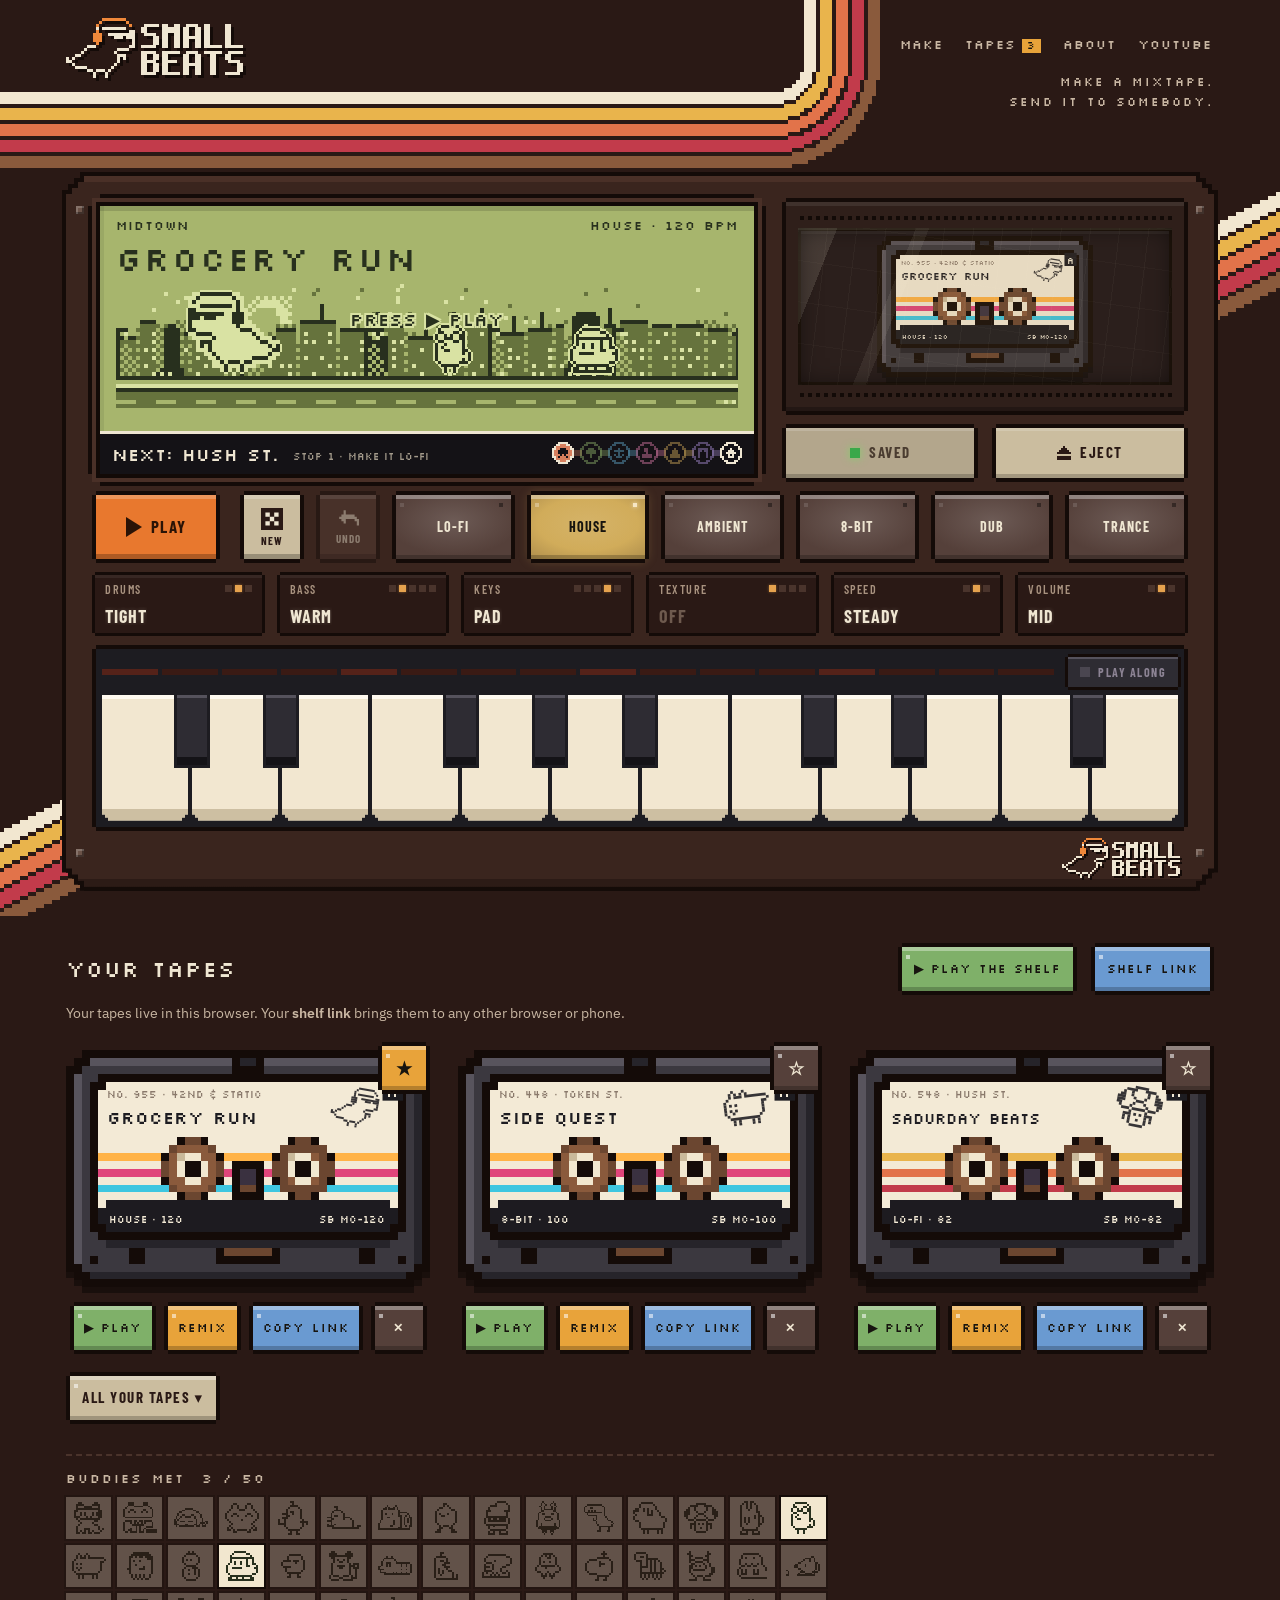
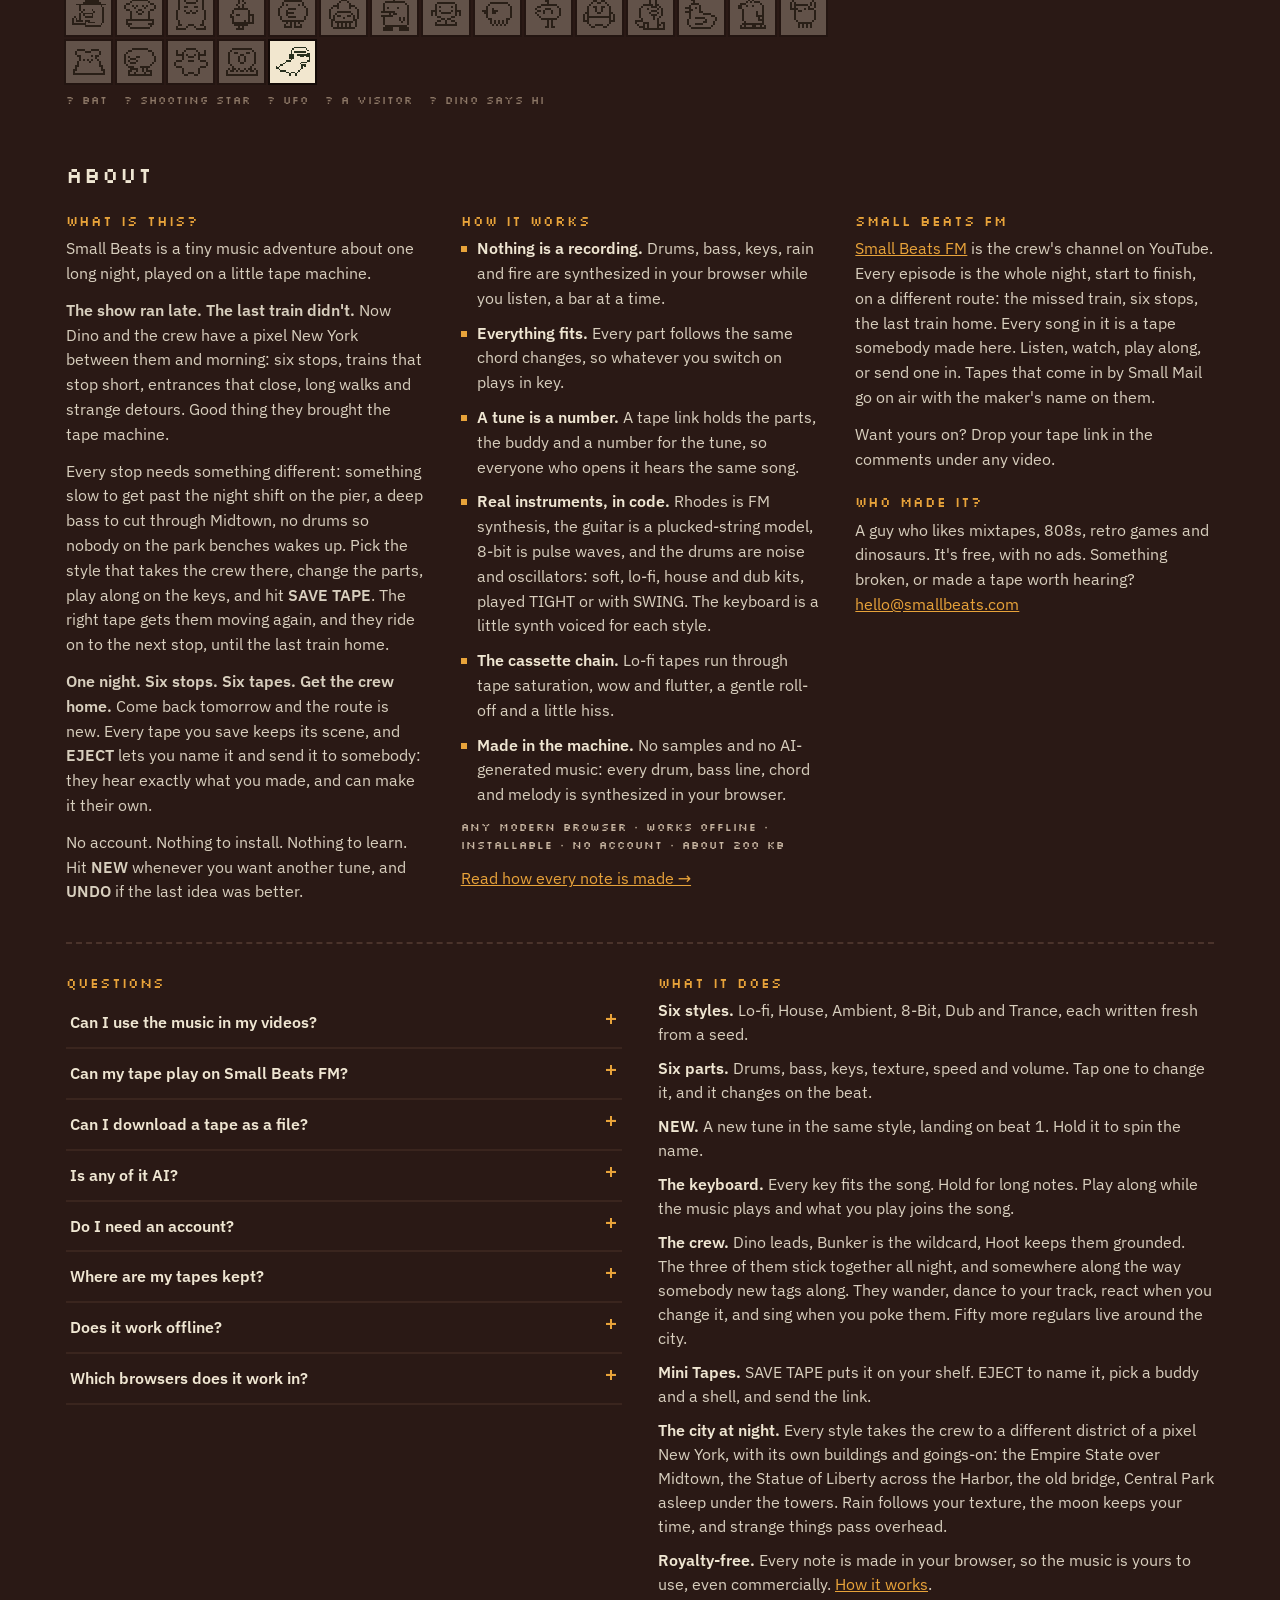
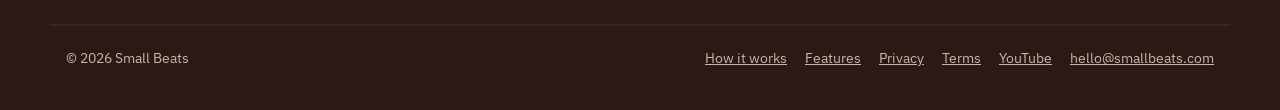
==== commit d4a662ac: "subway" ====
--- a/index.html
+++ b/index.html
@@ -2,31 +2,31 @@
 <html lang="en">
 <head>
 <meta charset="utf-8">
-<meta name="build" content="54">
+<meta name="build" content="67">
 <meta name="viewport" content="width=device-width,initial-scale=1,viewport-fit=cover">
 <title>Small Beats · Make your own mixtape</title>
-<meta name="description" content="A tiny music sim in your browser. Dino and his crew walk a pixel New York every night, and you make their soundtrack: make a mixtape, play along, save it to a Mini Tape and send it to somebody. No account. No AI.">
+<meta name="description" content="The show ran late. The last train didn't. A tiny music adventure about one long night: get Dino and his crew across a pixel New York, one tape per stop. Make a mixtape, play along, send it to somebody. No account. No AI.">
 <link rel="canonical" href="https://smallbeats.com/">
 <meta name="theme-color" content="#2a1915">
 <meta property="og:type" content="website">
 <meta property="og:site_name" content="Small Beats">
 <meta property="og:url" content="https://smallbeats.com/">
 <meta property="og:title" content="Small Beats · Make your own mixtape">
-<meta property="og:description" content="Dino and his crew walk the city every night. Make their soundtrack. Send it to somebody.">
-<meta property="og:image" content="https://smallbeats.com/og.png?v=17">
+<meta property="og:description" content="The show ran late. The last train didn't. One night. Six stops. Six tapes. Get the crew home.">
+<meta property="og:image" content="https://smallbeats.com/og.png?v=67">
 <meta property="og:image:width" content="1200"><meta property="og:image:height" content="630">
-<meta property="og:image:alt" content="A graphite pixel microcassette labelled SMALL BEATS with Dino stamped on it, and the Small Beats logo: Dino drawn in yellow lines with orange headphones and sunglasses, next to the words Make your own mixtape.">
+<meta property="og:image:alt" content="The Small Beats tape machine: a Game Boy green screen where Dino, in sunglasses and orange headphones, walks a pixel New York at night with his crew, a station sign showing tonight's six stops, beside a cassette. One night. Six stops. Six tapes. Get the crew home.">
 <meta name="twitter:card" content="summary_large_image">
 <meta name="twitter:title" content="Small Beats · Make your own mixtape">
-<meta name="twitter:description" content="Dino and his crew walk the city every night. Make their soundtrack. Send it to somebody.">
-<meta name="twitter:image" content="https://smallbeats.com/og.png?v=17">
+<meta name="twitter:description" content="The show ran late. The last train didn't. One night. Six stops. Six tapes. Get the crew home.">
+<meta name="twitter:image" content="https://smallbeats.com/og.png?v=67">
 <link rel="icon" href="favicon.ico" sizes="any">
 <link rel="icon" href="icons/favicon-32.png" sizes="32x32" type="image/png">
 <link rel="apple-touch-icon" href="icons/apple-touch-icon.png">
 <link rel="manifest" href="manifest.webmanifest">
 <link rel="preload" href="fonts/silkscreen-400.woff2" as="font" type="font/woff2" crossorigin>
-<link rel="stylesheet" href="app.css?v=54">
-<script type="application/ld+json">{"@context":"https://schema.org","@type":"WebApplication","name":"Small Beats","url":"https://smallbeats.com/","applicationCategory":"MusicApplication","operatingSystem":"Any (web browser)","offers":{"@type":"Offer","price":"0","priceCurrency":"USD"},"description":"A tiny music machine for making mixtapes in your browser.","sameAs":["https://www.youtube.com/@smallbeatsfm"]}</script>
+<link rel="stylesheet" href="app.css?v=67">
+<script type="application/ld+json">{"@context":"https://schema.org","@type":"WebApplication","name":"Small Beats","url":"https://smallbeats.com/","applicationCategory":"MusicApplication","operatingSystem":"Any (web browser)","offers":{"@type":"Offer","price":"0","priceCurrency":"USD"},"description":"A tiny music adventure about one long night: get Dino and his crew across a pixel New York, one tape per stop. Make a mixtape, play along, send it to somebody.","sameAs":["https://www.youtube.com/@smallbeatsfm"]}</script>
 <script type="application/ld+json">{"@context": "https://schema.org", "@type": "FAQPage", "mainEntity": [{"@type": "Question", "name": "Can I use the music in my videos?", "acceptedAnswer": {"@type": "Answer", "text": "Yes. The music is royalty-free: use it in videos, streams, podcasts, games or anything else, even commercially, with no fee and no need to ask. Credit is appreciated, not required. Because anyone can make the same tape, please don't register it with Content ID or resell it as a sample library. The details are in the terms."}}, {"@type": "Question", "name": "Can I download a tape as a file?", "acceptedAnswer": {"@type": "Answer", "text": "Not as a file. The music is made live, so to keep it, record it: your phone or computer's screen recorder works, and so does OBS for longer recordings."}}, {"@type": "Question", "name": "Is any of it AI?", "acceptedAnswer": {"@type": "Answer", "text": "No. Not one note is AI-generated. Everything is synthesized by code in your browser, from the tape's settings and a number for the tune."}}, {"@type": "Question", "name": "Do I need an account?", "acceptedAnswer": {"@type": "Answer", "text": "No. There's nothing to sign up for and nothing to install. It's free, with no ads."}}, {"@type": "Question", "name": "Where are my tapes kept?", "acceptedAnswer": {"@type": "Answer", "text": "In this browser, on this device. Your shelf link (under YOUR TAPES) holds every tape in one link: open it in any other browser or phone to bring them along. Private browsing windows forget everything when they close."}}, {"@type": "Question", "name": "Does it work offline?", "acceptedAnswer": {"@type": "Answer", "text": "Yes, once the page has loaded. Add it to your home screen and it opens like an app. On iPhone it plays even with the ring switch on silent."}}, {"@type": "Question", "name": "Which browsers does it work in?", "acceptedAnswer": {"@type": "Answer", "text": "Current Chrome, Edge, Safari and Firefox, on computers, phones and tablets."}}]}</script>
 </head>
 <body class="striped">
@@ -72,6 +72,7 @@
         <div class="vfd-top"><span id="vfdSide"></span><span id="vfdStyle"></span></div>
         <div class="vfd-name" id="vfdName" aria-live="polite"></div>
         <canvas class="stage" id="stage" aria-hidden="true"></canvas>
+        <div class="lcd-sign"><canvas id="routeSign" aria-label="Tonight's route"></canvas></div>
         <div class="lcd-strip"><span id="lcdTime">■ A 00:00</span><span id="lcdMood"></span></div>
       </div>
 
@@ -135,10 +136,7 @@
     <div class="rack" id="friends"></div>
     <p class="hint rack-empty" id="friendsEmpty">Tapes people send you land here, with their name on them.</p>
     </details>
-    <p class="rack-h">NIGHT <span id="nightN"></span> <span class="met-count" id="myNights"></span></p>
-    <p class="met-seen" id="tonight"></p>
-    <p class="met-seen" id="city" aria-label="The districts you've made a tape in"></p>
-    <p class="hint rack-empty" id="cityHint">Save a tape in each part of town to light up the map.</p>
+    <p class="rack-h" id="homesH" hidden>GOT THE CREW HOME <span class="met-count" id="homes"></span></p>
     <p class="rack-h">BUDDIES MET <span class="met-count" id="metCount"></span></p>
     <div class="met" id="met" aria-label="Buddies you've seen on the screen"></div>
     <p class="met-seen" id="metSeen"></p>
@@ -150,9 +148,10 @@
     <div class="about-cols">
       <div>
         <h3>What is this?</h3>
-        <p>Small Beats is a tiny music sim: a story that lives inside a little tape machine. Every night, Dino and his crew walk a pixel New York (Old Town, Midtown, Central Park, Arcade Row, the Harbor and the Bridge), and the nights are long. What gets them through is music, and you make it.</p>
-        <p>Pick a style and the crew heads to that part of town. Change the parts, play along on the keys, then hit <b>SAVE TAPE</b> and <b>EJECT</b> to name your Mini Tape. A tape keeps the whole night: the song, what you played, the buddy, the district, the weather. Play it again or send it to somebody, and that exact scene comes back. They can make it their own.</p>
-        <p>Every day is a new night, the same night for everyone, and every night the crew asks for something: rain, a campfire, something for the Harbor. Make a tape that answers it and they cheer. The crew doesn't keep score. They're just glad you brought something new.</p>
+        <p>Small Beats is a tiny music adventure about one long night, played on a little tape machine.</p>
+        <p><b>The show ran late. The last train didn't.</b> Now Dino and the crew have a pixel New York between them and morning: six stops, trains that stop short, entrances that close, long walks and strange detours. Good thing they brought the tape machine.</p>
+        <p>Every stop needs something different: something slow to get past the night shift on the pier, a deep bass to cut through Midtown, no drums so nobody on the park benches wakes up. Pick the style that takes the crew there, change the parts, play along on the keys, and hit <b>SAVE TAPE</b>. The right tape gets them moving again, and they ride on to the next stop, until the last train home.</p>
+        <p><b>One night. Six stops. Six tapes. Get the crew home.</b> Come back tomorrow and the route is new. Every tape you save keeps its scene, and <b>EJECT</b> lets you name it and send it to somebody: they hear exactly what you made, and can make it their own.</p>
         <p>No account. Nothing to install. Nothing to learn. Hit <b>NEW</b> whenever you want another tune, and <b>UNDO</b> if the last idea was better.</p>
       </div>
       <div>
@@ -170,7 +169,7 @@
       </div>
       <div>
         <h3>Small Beats FM</h3>
-        <p><a href="https://www.youtube.com/@smallbeatsfm" target="_blank" rel="noopener">Small Beats FM</a> is the crew's nightly series on YouTube. Every episode is a long walk through the city, and every song in it is a tape somebody made here: listen, watch, play along, or send one in. Tapes that come in by Small Mail go on air with the maker's name on them.</p>
+        <p><a href="https://www.youtube.com/@smallbeatsfm" target="_blank" rel="noopener">Small Beats FM</a> is the crew's channel on YouTube. Every episode is the whole night, start to finish, on a different route: the missed train, six stops, the last train home. Every song in it is a tape somebody made here. Listen, watch, play along, or send one in. Tapes that come in by Small Mail go on air with the maker's name on them.</p>
         <p>Want yours on? Drop your tape link in the comments under any video.</p>
         <h3>Who made it?</h3>
         <p>A guy who likes mixtapes, 808s, retro games and dinosaurs. It's free, with no ads. Something broken, or made a tape worth hearing? <a href="mailto:hello@smallbeats.com">hello@smallbeats.com</a></p>
@@ -188,9 +187,9 @@
           <li><b>Six parts.</b> Drums, bass, keys, texture, speed and volume. Tap one to change it, and it changes on the beat.</li>
           <li><b>NEW.</b> A new tune in the same style, landing on beat 1. Hold it to spin the name.</li>
           <li><b>The keyboard.</b> Every key fits the song. Hold for long notes. Play along while the music plays and what you play joins the song.</li>
-          <li><b>The crew.</b> Dino and fifty little regulars walk the city with you. They wander, dance to your track, react when you change it, and sing when you poke them.</li>
+          <li><b>The crew.</b> Dino leads, Bunker is the wildcard, Hoot keeps them grounded. The three of them stick together all night, and somewhere along the way somebody new tags along. They wander, dance to your track, react when you change it, and sing when you poke them. Fifty more regulars live around the city.</li>
           <li><b>Mini Tapes.</b> SAVE TAPE puts it on your shelf. EJECT to name it, pick a buddy and a shell, and send the link.</li>
-          <li><b>The city at night.</b> Every style is a different district of a pixel New York, with its own buildings and goings-on: the Empire State over Midtown, the Statue of Liberty across the Harbor, the old bridge, Central Park asleep under the towers. Rain follows your texture, the moon keeps your time, and strange things pass overhead.</li>
+          <li><b>The city at night.</b> Every style takes the crew to a different district of a pixel New York, with its own buildings and goings-on: the Empire State over Midtown, the Statue of Liberty across the Harbor, the old bridge, Central Park asleep under the towers. Rain follows your texture, the moon keeps your time, and strange things pass overhead.</li>
           <li><b>Royalty-free.</b> Every note is made in your browser, so the music is yours to use, even commercially. <a href="how-it-works/">How it works</a>.</li>
         </ul>
       </div>
@@ -233,11 +232,11 @@
   </div>
 </div>
 
-<script src="analytics.js?v=54" defer></script>
-<script src="buddies.js?v=54" defer></script>
-<script src="engine.js?v=54" defer></script>
-<script src="composer.js?v=54" defer></script>
-<script src="night.js?v=54" defer></script>
-<script src="app.js?v=54" defer></script>
+<script src="analytics.js?v=67" defer></script>
+<script src="buddies.js?v=67" defer></script>
+<script src="engine.js?v=67" defer></script>
+<script src="composer.js?v=67" defer></script>
+<script src="night.js?v=67" defer></script>
+<script src="app.js?v=67" defer></script>
 </body>
 </html>
--- a/app.css
+++ b/app.css
@@ -7,7 +7,7 @@
 @font-face{font-family:Plex;src:url(fonts/plex-400.woff2) format('woff2');font-weight:400;font-display:swap}
 @font-face{font-family:Plex;src:url(fonts/plex-600.woff2) format('woff2');font-weight:600;font-display:swap}
 
-:root{--lcd:#f2d58e;--acc:#e9b44c;
+:root{--lcd:#d9e2a3;--acc:#e9b44c;
   color-scheme:dark;
   --bg:#2a1915;--panel:#3a251e;--panel2:#452e26;--key:#55403a;--line:#140b08;
   --cream:#efe6d2;--muted:#c9b7a3;--ink:#17140f;
@@ -67,7 +67,7 @@
    chunky transport keys, the sound keys, six part keys, the keyboard. Case labels are smooth (Barlow); only the LCD is pixel type.
    No line of text gets a row of its own: every word sits inside a key or on the screen. ==== */
 .deck{max-width:1180px;margin:0 auto;padding:0 var(--gut) 28px}
-.sb1{--ink2:#2d2414;position:relative;isolation:isolate;display:grid;grid-template-columns:128px minmax(0,1fr) 340px;
+.sb1{--ink2:#28301e;position:relative;isolation:isolate;display:grid;grid-template-columns:128px minmax(0,1fr) 340px;
   grid-template-areas:"scr scr door" "scr scr rs" "play keys keys" "dials dials dials" "kb kb kb";gap:18px 20px;padding:38px 30px 30px}
 .sb1-bg{position:absolute;inset:0;z-index:-1;filter:drop-shadow(4px 0 0 var(--line)) drop-shadow(-4px 0 0 var(--line)) drop-shadow(0 4px 0 var(--line)) drop-shadow(0 -4px 0 var(--line))}
 .sb1-bg::before{content:"";position:absolute;inset:0;clip-path:polygon(0 18px,6px 18px,6px 12px,12px 12px,12px 6px,18px 6px,18px 0px,calc(100% - 18px) 0,calc(100% - 18px) 6px,calc(100% - 12px) 6px,calc(100% - 12px) 12px,calc(100% - 6px) 12px,calc(100% - 6px) 18px,calc(100% - 0px) 18px,100% calc(100% - 18px),calc(100% - 6px) calc(100% - 18px),calc(100% - 6px) calc(100% - 12px),calc(100% - 12px) calc(100% - 12px),calc(100% - 12px) calc(100% - 6px),calc(100% - 18px) calc(100% - 6px),calc(100% - 18px) calc(100% - 0px),18px 100%,18px calc(100% - 6px),12px calc(100% - 6px),12px calc(100% - 12px),6px calc(100% - 12px),6px calc(100% - 18px),0px calc(100% - 18px));
@@ -75,13 +75,12 @@
 .screw{position:absolute;width:8px;height:8px;background:#6b5348;box-shadow:inset 2px 2px 0 rgba(255,255,255,.18),inset -2px -2px 0 rgba(0,0,0,.4)}
 .s1{left:10px;top:30px}.s2{right:10px;top:30px}.s3{left:10px;bottom:30px}.s4{right:10px;bottom:30px}
 
-/* the LCD: always amber, dark ink, the cells just visible. A dark status strip along its foot */
+/* the LCD: Game Boy olive, four shades (the screen is the only green thing on the site), the cells just visible. A dark status strip along its foot */
 .m-screen{grid-area:scr;position:relative;min-width:0;display:flex;flex-direction:column;padding:12px 16px 0;margin:8px;overflow:hidden;
-  background:linear-gradient(rgba(45,36,20,.06) 1px,transparent 1px) 0 0/3px 3px,linear-gradient(90deg,rgba(45,36,20,.06) 1px,transparent 1px) 0 0/3px 3px,
-    radial-gradient(ellipse at 50% 40%,rgba(255,255,255,.28),transparent 70%),var(--lcd);
-  box-shadow:0 0 0 4px #120a07,0 0 0 8px #4a3027,12px 0 0 0 var(--line),-12px 0 0 0 var(--line),0 12px 0 0 var(--line),0 -12px 0 0 var(--line),inset 0 5px 0 rgba(45,36,20,.18),inset 4px 0 0 rgba(45,36,20,.1);
+  background:#a7b56d; /* the night sky: light-mid. The lightest shade is saved for light */
+  box-shadow:0 0 0 4px #120a07,0 0 0 8px #4a3027,12px 0 0 0 var(--line),-12px 0 0 0 var(--line),0 12px 0 0 var(--line),0 -12px 0 0 var(--line),inset 0 5px 0 rgba(40,48,30,.18),inset 4px 0 0 rgba(40,48,30,.1);
   font:400 13px/1.1 Silk,monospace;color:var(--ink2)}
-.vfd-top{display:flex;justify-content:space-between;gap:10px;white-space:nowrap;letter-spacing:1px;opacity:.8}
+.vfd-top{display:flex;justify-content:space-between;gap:10px;white-space:nowrap;letter-spacing:1px;color:var(--ink2)}
 .vfd-top span{overflow:hidden;text-overflow:ellipsis}
 .vfd-name{font-size:clamp(22px,3vw,34px);margin:8px 0 2px;white-space:nowrap;overflow:hidden;text-overflow:ellipsis;letter-spacing:2px;text-transform:uppercase}
 .vfd-name.flash{animation:lcdBlink .42s steps(2,end) 1}
@@ -219,7 +218,7 @@
 .grp-h .step-sub{font:600 13px/1 'Barlow Condensed',system-ui,sans-serif;letter-spacing:1px;color:#a8927f}.grp-h b{color:var(--cream)}
 .send-tape{display:flex;width:calc(100% - 8px);font-size:18px;color:#13213a;margin-bottom:12px}
 .buddies{display:grid;grid-template-columns:repeat(auto-fill,minmax(66px,1fr));gap:9px;max-height:256px;overflow-y:auto;padding:5px}
-.bud{height:70px;border:0;padding:6px 2px 4px;cursor:pointer;display:flex;flex-direction:column;align-items:center;justify-content:space-between;background:var(--lcd,#efe2a6);color:#2d2414;font:400 8px/1 Silk;letter-spacing:.5px;box-shadow:0 0 0 3px var(--line);-webkit-tap-highlight-color:transparent;overflow:hidden}
+.bud{height:70px;border:0;padding:6px 2px 4px;cursor:pointer;display:flex;flex-direction:column;align-items:center;justify-content:space-between;background:#f2e7cf;color:#2d2414;font:400 8px/1 Silk;letter-spacing:.5px;box-shadow:0 0 0 3px var(--line);-webkit-tap-highlight-color:transparent;overflow:hidden}
 .bud canvas{flex:1;object-fit:contain;min-height:0}
 .bud canvas{display:block;image-rendering:pixelated}
 .bud:hover{filter:brightness(1.06)}
@@ -350,9 +349,9 @@
 .broadcast .stage{min-height:200px}
 .broadcast .m-door{display:flex;flex-direction:column;gap:14px;align-items:stretch}
 .broadcast .door-win .cass{max-width:300px}
-.bc-prog{display:flex;flex-direction:column;gap:7px;background:var(--lcd);padding:8px 10px;box-shadow:0 0 0 3px var(--line)}
+.bc-prog{display:flex;flex-direction:column;gap:7px;background:var(--amber);padding:8px 10px;box-shadow:0 0 0 3px var(--line)}
 .bc-prog-t{display:flex;justify-content:space-between;font:400 12px/1 Silk,monospace;color:#2d2414;letter-spacing:1px}
-.bc-prog-bar{display:block;height:6px;background:rgba(45,36,20,.15)}.bc-prog-bar i{display:block;height:100%;width:0;background:#2d2414}
+.bc-prog-bar{display:block;height:6px;background:rgba(45,36,20,.18)}.bc-prog-bar i{display:block;height:100%;width:0;background:#2d2414}
 .m-credits{grid-area:cred;display:flex;align-items:stretch;gap:22px;min-height:62px}
 .cr-now{display:flex;flex-direction:column;justify-content:center;gap:7px;padding:8px 18px;background:var(--amber);color:var(--ink);box-shadow:0 0 0 4px var(--line);margin:4px}
 .cr-now span,.cr-by span,.cr-more span{font:400 10px/1 Silk;letter-spacing:2px}
@@ -476,7 +475,7 @@
 /* buddies met */
 .met-count{color:var(--muted);margin-left:8px}
 .met{display:grid;grid-template-columns:repeat(auto-fill,minmax(42px,1fr));gap:6px;max-width:760px}
-.met-b{display:grid;place-items:center;height:42px;background:var(--lcd);box-shadow:0 0 0 2px var(--line);opacity:.28}
+.met-b{display:grid;place-items:center;height:42px;background:#f2e7cf;box-shadow:0 0 0 2px var(--line);opacity:.28}
 .met-b.seen{opacity:1}
 .met-b canvas{max-width:34px;max-height:34px;image-rendering:pixelated}
 .met-seen{display:flex;flex-wrap:wrap;gap:6px 16px;margin:10px 0 0;font:400 11px/1.4 Silk;letter-spacing:1px;color:#8c7766}
@@ -530,7 +529,7 @@
   html:not(.broadcast) .sb1{padding:10px 10px 27px;gap:7px 8px;grid-template-areas:"scr scr scr" "play door rs" "keys keys keys" "kb kb kb" "dials dials dials"}
   html:not(.broadcast) .s1,html:not(.broadcast) .s2{top:6px}html:not(.broadcast) .s3,html:not(.broadcast) .s4{bottom:4px}
   html:not(.broadcast) .vfd-name{font-size:18px;margin:4px 0 0}
-  html:not(.broadcast) .stage{flex:none;min-height:0;height:clamp(112px,calc(100svh - 568px),220px)} /* a set height: a canvas left to size itself keeps whatever height it last had */
+  html:not(.broadcast) .stage{flex:none;min-height:0;height:clamp(106px,calc(100svh - 590px),210px)} /* a set height: a canvas left to size itself keeps whatever height it last had */
   html:not(.broadcast) .sb1{grid-template-rows:auto 74px}
   html:not(.broadcast) .door-win .cass{max-width:104px}
   html:not(.broadcast) .m-door,html:not(.broadcast) .mk-play,html:not(.broadcast) .m-recsend{min-height:0;height:74px;margin-top:0;margin-bottom:0}
@@ -607,3 +606,29 @@
 .broadcast:not(.bc-tall) .kb{height:126px}
 .broadcast:not(.bc-tall) .kk-b{height:56%}
 .broadcast:not(.bc-tall) .kk-w{box-shadow:inset 0 -12px 0 color-mix(in srgb,var(--glow) calc(var(--lv)*70%),#cdbfa2),inset 0 4px 0 #fffaf0;clip-path:polygon(0 0,100% 0,100% calc(100% - 6px),calc(100% - 3px) calc(100% - 6px),calc(100% - 3px) calc(100% - 3px),calc(100% - 6px) calc(100% - 3px),calc(100% - 6px) 100%,6px 100%,6px calc(100% - 3px),3px calc(100% - 3px),3px calc(100% - 6px),0 calc(100% - 6px))}
+
+/* the screen's top line: STOP 2/6 and the route as six little marks (made, here, still to come) */
+.vfd-top .rt{display:inline-flex;gap:3px;margin-left:6px;vertical-align:1px}.vfd-top .rt b{width:7px;height:7px;box-shadow:inset 0 0 0 2px var(--ink2)}.vfd-top .rt b.d{background:var(--ink2)}.vfd-top .rt b.c{background:var(--ink2);animation:lcdBlink 1s steps(2,end) infinite}
+/* tonight's route, like a fold-out pocket subway guide: one line, a stop marker per district in its own colour, the station under the name */
+.route{list-style:none;margin:6px 4px 4px;padding:0;display:grid;grid-template-columns:repeat(7,minmax(0,1fr));gap:0;position:relative}
+.route li{position:relative;padding:28px 6px 0 0;min-width:0}
+.route li::before{content:'';position:absolute;left:0;right:0;top:9px;height:6px;background:var(--c,#6b5a4c)}
+.route li.home::before{background:linear-gradient(90deg,#6b5a4c 50%,transparent 50%) 0 0/12px 6px}
+.route li i{position:absolute;left:0;top:0;width:24px;height:24px;border-radius:50%;background:#2a1915;box-shadow:inset 0 0 0 5px var(--c,#efe6d2)}
+.route li.done i{background:var(--c)}.route li.done i::after{content:'✓';position:absolute;inset:0;display:grid;place-items:center;color:#2a1915;font:400 12px/1 Silk}
+.route li.now i{background:#efe6d2;animation:stopPulse 1.2s ease-in-out infinite}
+@keyframes stopPulse{50%{transform:scale(1.18)}}
+.route li.home i{box-shadow:inset 0 0 0 5px #efe6d2}.route li.home.done i{background:#efe6d2}
+.route b{display:block;font:400 11px/1.2 Silk;letter-spacing:1px;color:var(--cream)}
+.route span{display:block;font:400 10px/1.3 Silk;letter-spacing:1px;color:var(--muted);margin-top:3px}
+.route small{display:block;font:400 12px/1.35 system-ui,sans-serif;color:var(--cream);margin-top:6px;padding-right:6px}
+.route li.now b{color:var(--c)}
+@media (max-width:760px){.route{grid-template-columns:1fr;gap:0}.route li{padding:2px 0 14px 36px}.route li::before{left:9px;right:auto;top:0;bottom:0;width:6px;height:auto}.route li.home::before{display:none}.route li i{top:0}}
+
+/* tonight's route, built into the foot of the screen like a station sign: a black panel with a white rule along the top,
+   the stop in big white letters, and the line: a coloured pixel marker per stop with its district's little icon */
+.lcd-sign{margin:6px -16px 0;background:#141216;box-shadow:inset 0 3px 0 #efe6d2;padding:7px 12px 6px}
+.lcd-sign canvas{display:block;width:100%;height:30px;image-rendering:pixelated}
+@media (max-width:760px){.lcd-sign{margin:4px -10px 0;padding:5px 8px 4px}.lcd-sign canvas{height:22px}}
+.lcd-strip{display:none} /* the sign is the screen's foot: one station sign, no second strip */
+.bc-tall .lcd-sign{margin:4px -10px 0}
